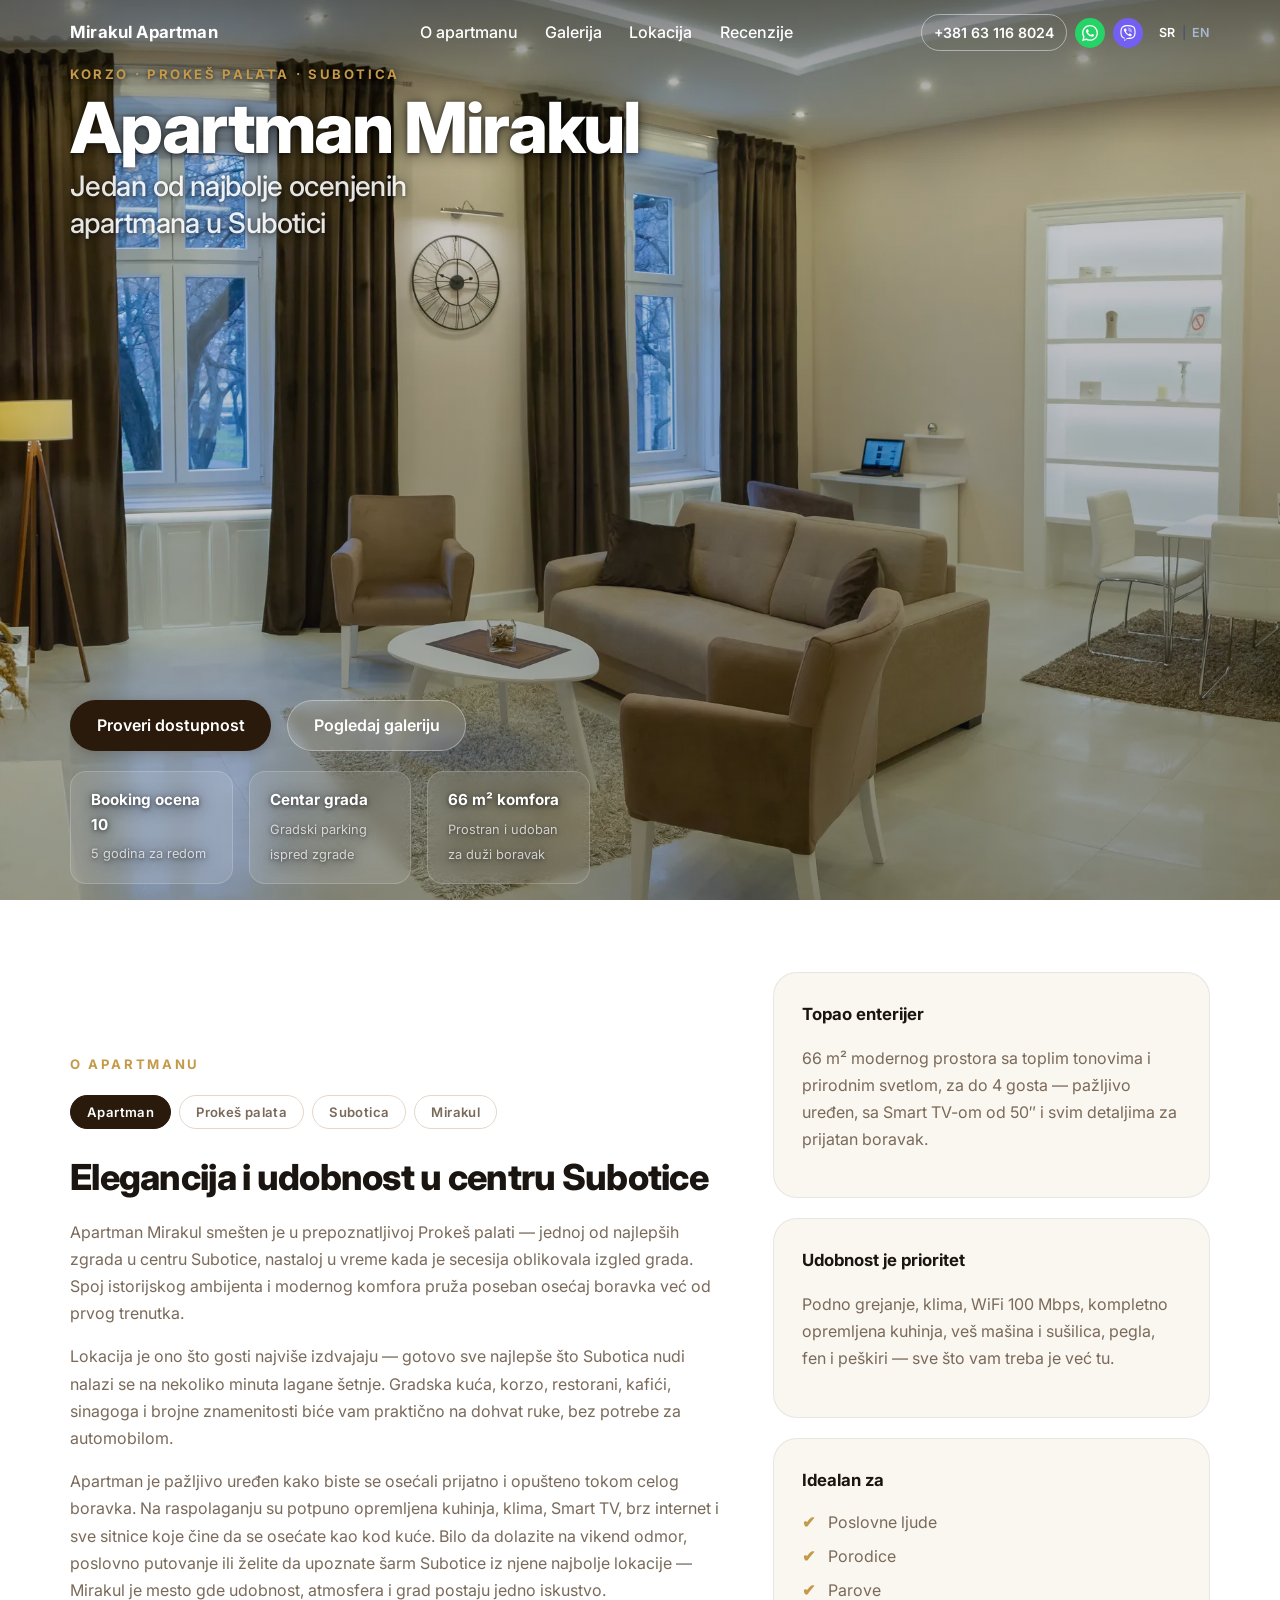
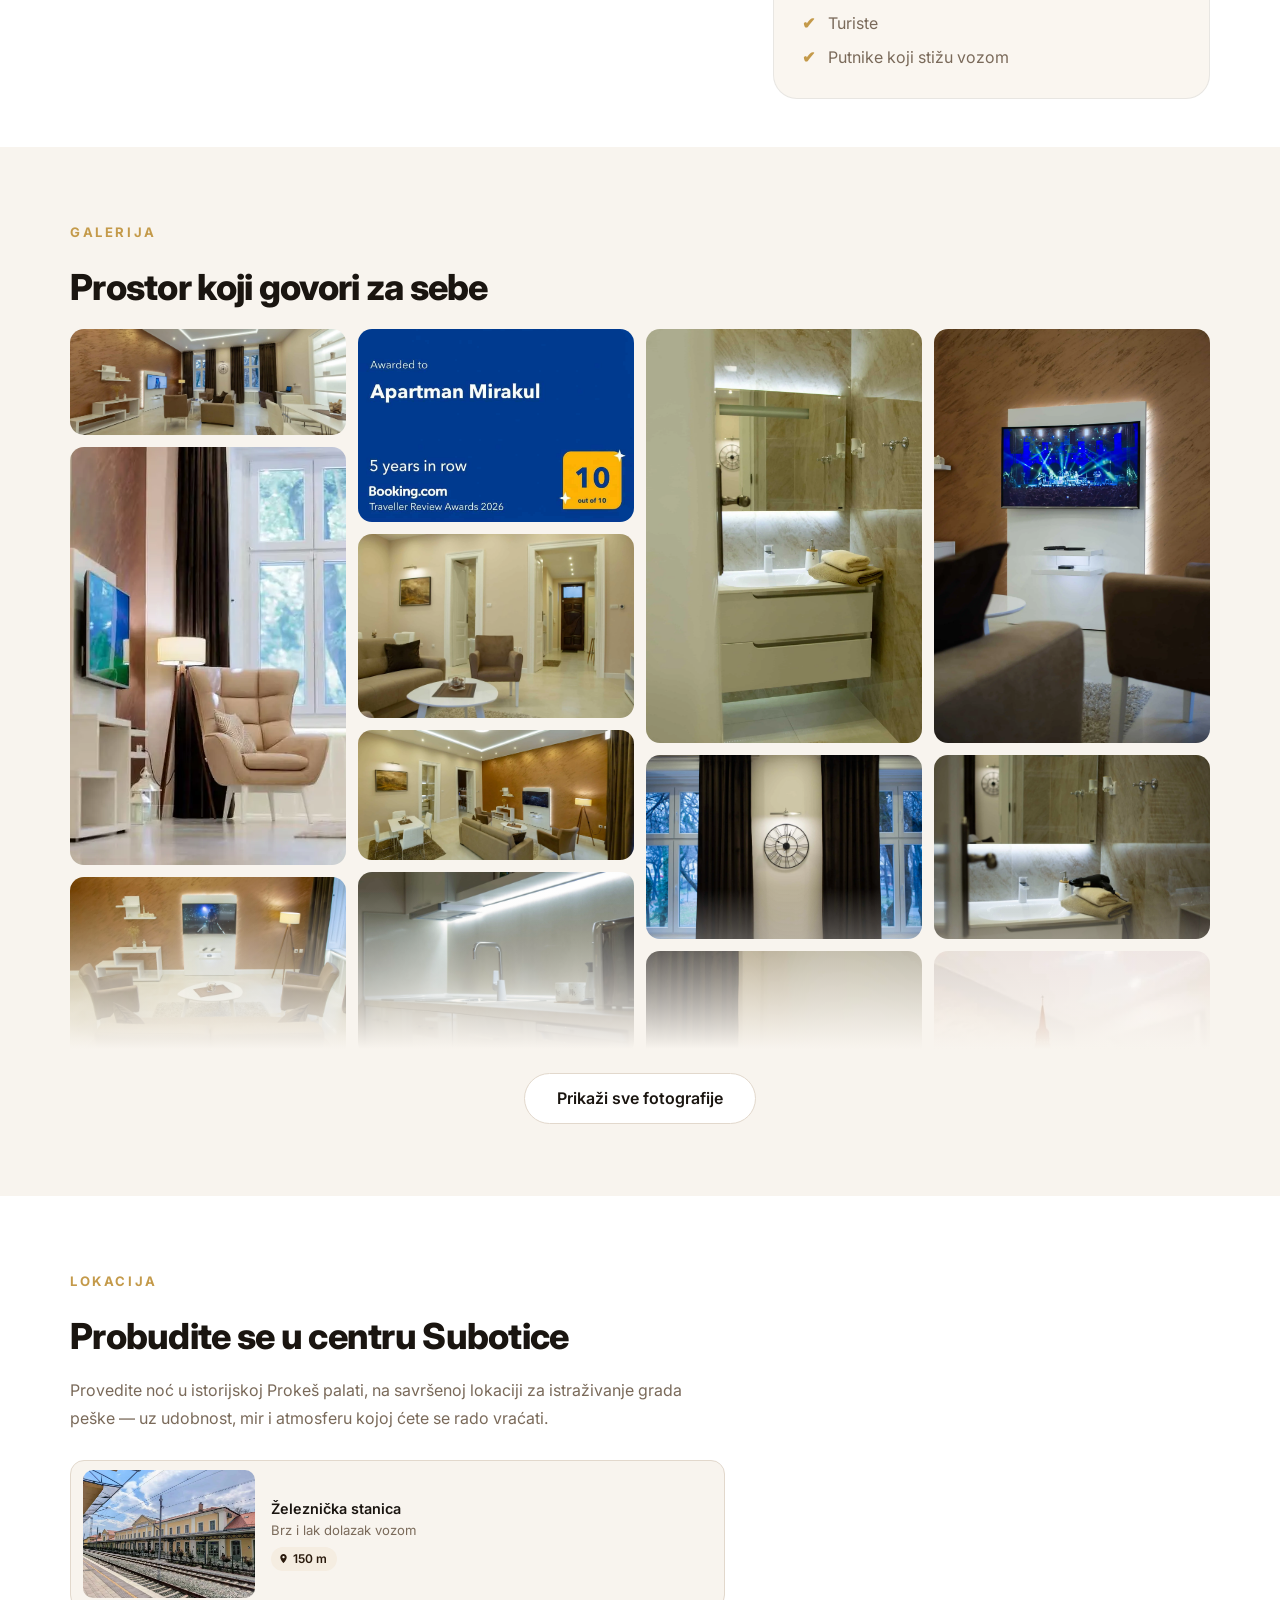
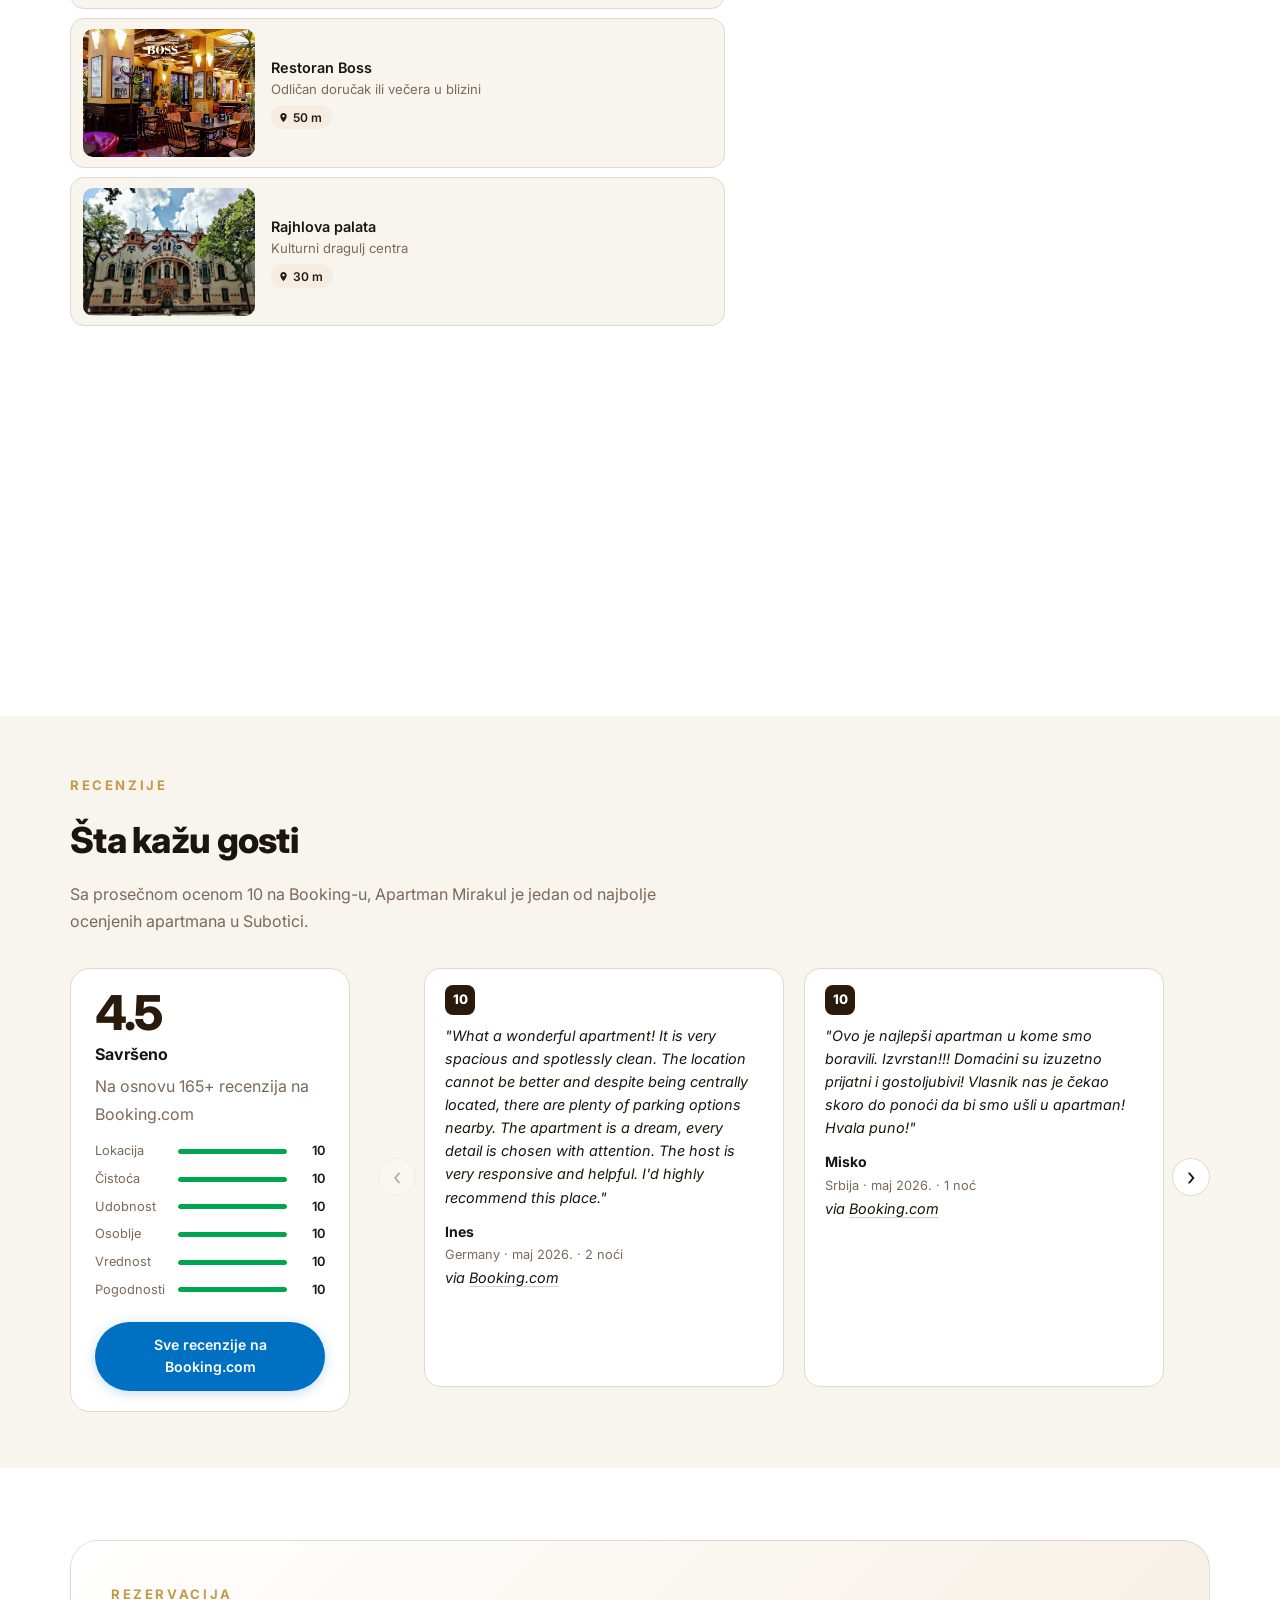
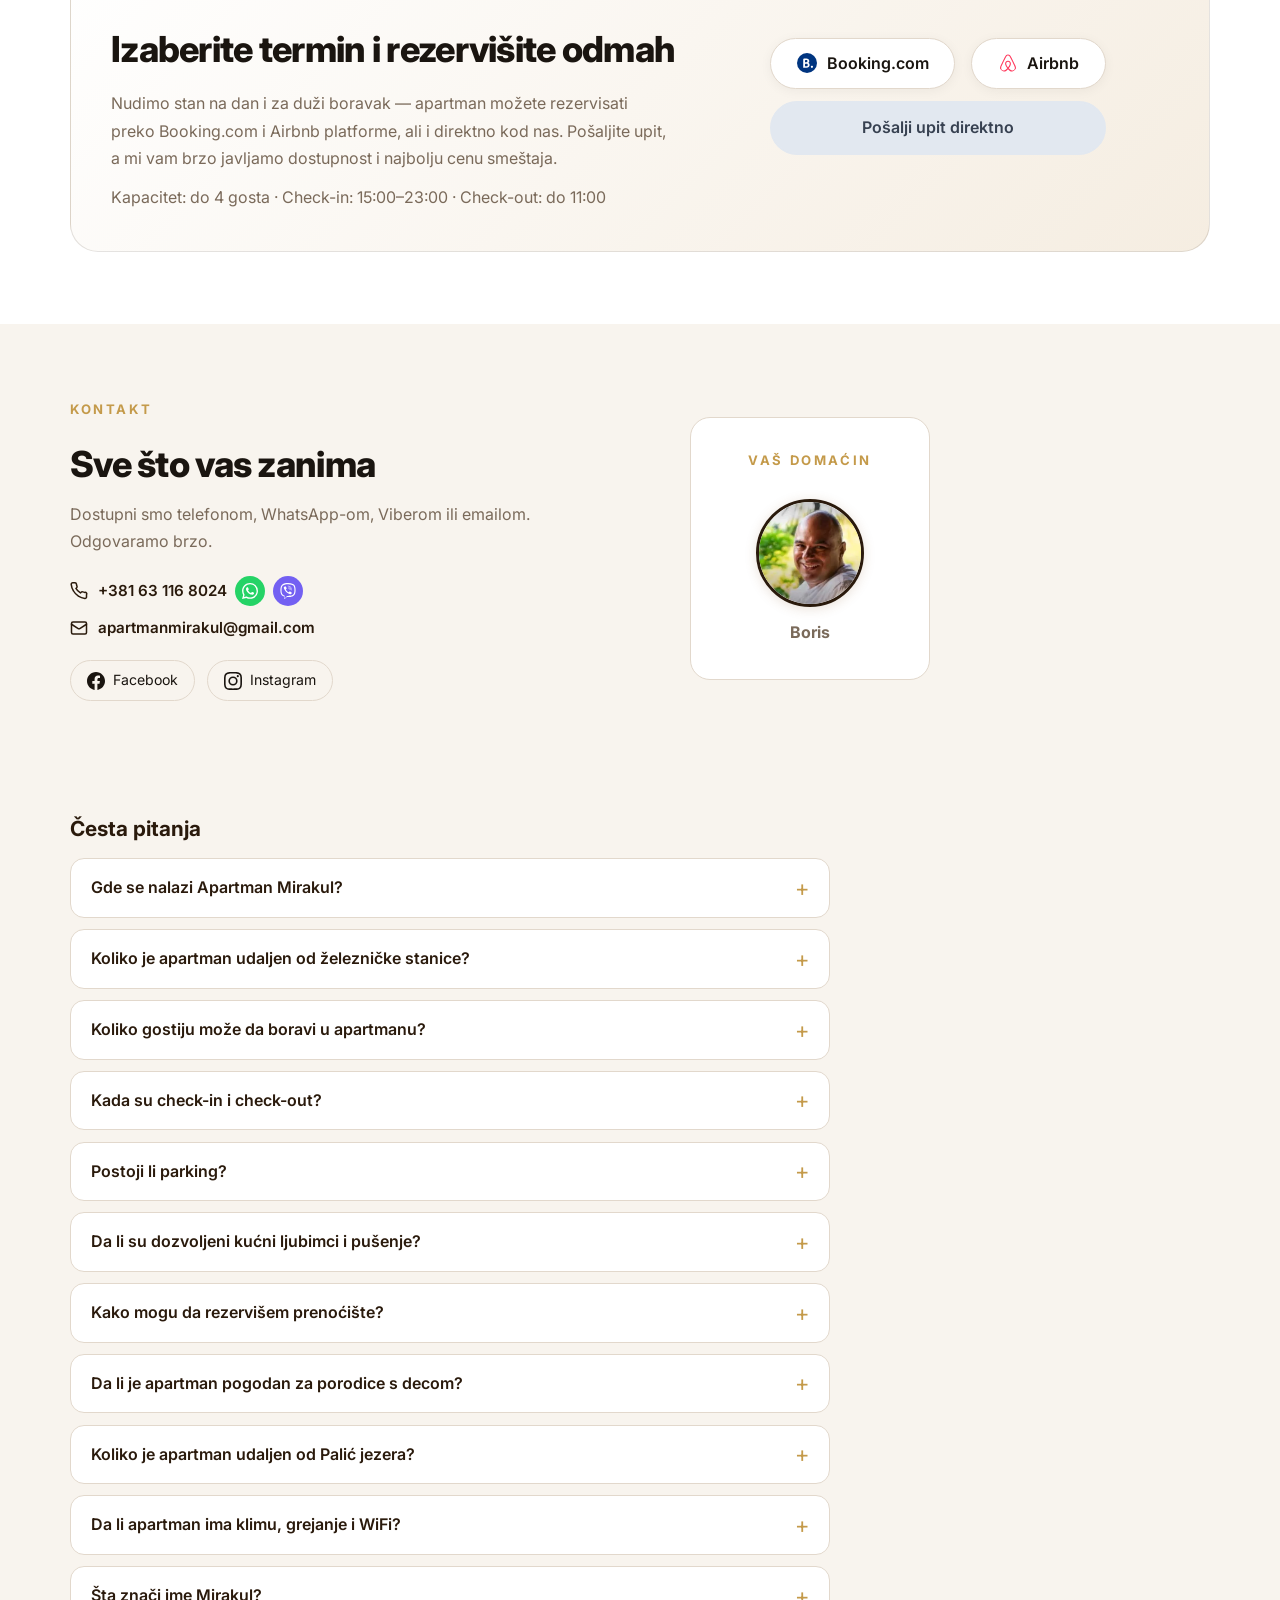
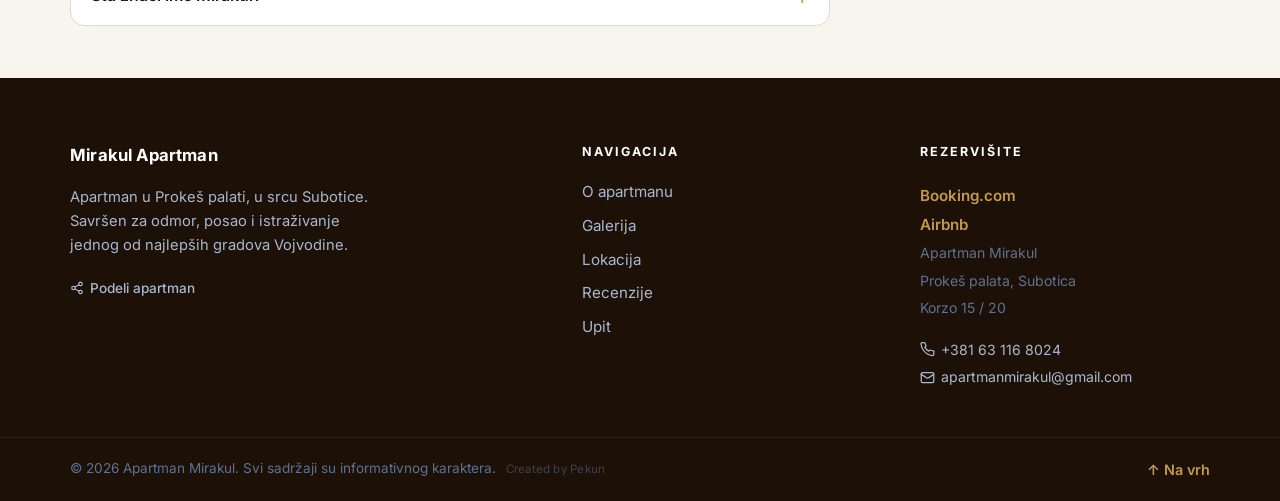
==== index.html @ 8bbc0424 "header: dodaj WhatsApp/Viber ikonice pored telefona + ispravi netačan Viber logo na zvanični" ====
<!DOCTYPE html>
<html lang="sr">
<head>
  <!-- Google tag (gtag.js) -->
  <script async src="https://www.googletagmanager.com/gtag/js?id=G-V2HG1VDQZF"></script>
  <script>
    window.dataLayer = window.dataLayer || [];
    function gtag(){dataLayer.push(arguments);}
    gtag('js', new Date());
    gtag('config', 'G-V2HG1VDQZF');
  </script>
  <meta charset="UTF-8" />
  <meta name="viewport" content="width=device-width, initial-scale=1.0" />
  <meta name="theme-color" content="#2A1A0C" />
  <title>Apartman Mirakul | Smeštaj i prenoćište u centru Subotice</title>
  <meta name="description" content="Apartman Mirakul — smeštaj i prenoćište u centru Subotice (Prokeš palata, Korzo). Booking ocena 10, nadomak železničke stanice. Rezervišite direktno." />

  <!-- Open Graph -->
  <meta property="og:type" content="website" />
  <meta property="og:title" content="Apartman Mirakul | Smeštaj u centru Subotice" />
  <meta property="og:description" content="Elegantno uređen apartman u srcu Subotice — Prokeš palata, Korzo. Booking ocena 10, 165 recenzije. Rezervišite odmah." />
  <meta property="og:image" content="https://apartmanmirakul.rs/images/apartman-mirakul-dnevni-boravak-panorama.webp" />
  <meta property="og:locale" content="sr_RS" />
  <meta property="og:url" content="https://apartmanmirakul.rs/" />

  <!-- hreflang -->
  <link rel="alternate" hreflang="sr" href="https://apartmanmirakul.rs/" />
  <link rel="alternate" hreflang="en" href="https://apartmanmirakul.rs/index-en.html" />
  <link rel="alternate" hreflang="x-default" href="https://apartmanmirakul.rs/" />

  <!-- Structured data -->
  <script type="application/ld+json">
  {
    "@context": "https://schema.org",
    "@type": "LodgingBusiness",
    "name": "Apartman Mirakul",
    "image": "https://apartmanmirakul.rs/images/apartman-mirakul-dnevni-boravak-panorama.webp",
    "url": "https://apartmanmirakul.rs/",
    "description": "Elegantno uređen apartman u srcu Subotice, smešten u Prokeš palati na Korzu. Booking ocena 10 pet godina za redom.",
    "address": {
      "@type": "PostalAddress",
      "streetAddress": "Korzo 15/20",
      "addressLocality": "Subotica",
      "addressRegion": "Severna Bačka",
      "postalCode": "24000",
      "addressCountry": "RS"
    },
    "telephone": "+381631168024",
    "priceRange": "od 45 €",
    "geo": {
      "@type": "GeoCoordinates",
      "latitude": "46.1006",
      "longitude": "19.6636"
    },
    "aggregateRating": {
      "@type": "AggregateRating",
      "ratingValue": "10",
      "bestRating": "10",
      "reviewCount": "165"
    },
    "review": [
      { "@type": "Review", "author": { "@type": "Person", "name": "Ines" }, "datePublished": "2026-05-01", "reviewRating": { "@type": "Rating", "ratingValue": "10", "bestRating": "10" }, "reviewBody": "What a wonderful apartment! It is very spacious and spotlessly clean. The location cannot be better and despite being centrally located, there are plenty of parking options nearby. The apartment is a dream, every detail is chosen with attention. The host is very responsive and helpful." },
      { "@type": "Review", "author": { "@type": "Person", "name": "Daniil" }, "datePublished": "2026-04-01", "reviewRating": { "@type": "Rating", "ratingValue": "10", "bestRating": "10" }, "reviewBody": "Location in the city center but it's pretty quiet there, train station is 2 minutes away, all places of interest are nearby. Apartment looks luxury, very clean. The host is kind, he met and walked us to the place, explained all the details. Bed and pillows very comfortable. Thanks a lot for the good stay!" },
      { "@type": "Review", "author": { "@type": "Person", "name": "Nenad" }, "datePublished": "2026-03-01", "reviewRating": { "@type": "Rating", "ratingValue": "10", "bestRating": "10" }, "reviewBody": "Beautifully presented and refurbished throughout, a great deal of attention to detail has gone into everything. The bed and seating is very comfortable. Location is perfect in the heart of town with everything to hand and the mainline train station is less than a 5 minute walk." },
      { "@type": "Review", "author": { "@type": "Person", "name": "Adil" }, "datePublished": "2025-12-01", "reviewRating": { "@type": "Rating", "ratingValue": "10", "bestRating": "10" }, "reviewBody": "Apartment was great, pretty clean, you feel royal with the high roof and spacious living room, right in the heart of Subotica. Shops and restaurants right next to the apartment building, public parking in front. 140 years old building! Host was really great and accommodating." },
      { "@type": "Review", "author": { "@type": "Person", "name": "Olivier" }, "datePublished": "2025-06-01", "reviewRating": { "@type": "Rating", "ratingValue": "10", "bestRating": "10" }, "reviewBody": "Honestly one of the most beautiful apartments I've stayed in in my whole life! Plus the host is very nice, responsive, and helpful. He kept a parking spot for us right in front of the apartment and helped us pay for it. I highly recommend!" },
      { "@type": "Review", "author": { "@type": "Person", "name": "Martijn" }, "datePublished": "2025-06-01", "reviewRating": { "@type": "Rating", "ratingValue": "10", "bestRating": "10" }, "reviewBody": "Amazing apartment, very spacious, modern and clean. It is located inside a beautiful old building. Friendly hosts. Great location next to the train station. Subotica and this apartment exceeded our expectations. Highly recommended." }
    ],
    "amenityFeature": [
      { "@type": "LocationFeatureSpecification", "name": "Wi-Fi", "value": "100 Mbps" },
      { "@type": "LocationFeatureSpecification", "name": "Kompletno opremljena kuhinja", "value": true },
      { "@type": "LocationFeatureSpecification", "name": "Klima uređaj", "value": true },
      { "@type": "LocationFeatureSpecification", "name": "Podno grejanje", "value": true },
      { "@type": "LocationFeatureSpecification", "name": "Smart TV 50\"", "value": true },
      { "@type": "LocationFeatureSpecification", "name": "Veš mašina i sušilica", "value": true },
      { "@type": "LocationFeatureSpecification", "name": "Pegla", "value": true },
      { "@type": "LocationFeatureSpecification", "name": "Fen", "value": true },
      { "@type": "LocationFeatureSpecification", "name": "Peškiri", "value": true },
      { "@type": "LocationFeatureSpecification", "name": "Besprekorna čistoća", "value": true }
    ]
  }
  </script>

  <!-- Structured data: FAQ -->
  <script type="application/ld+json">
  {
    "@context": "https://schema.org",
    "@type": "FAQPage",
    "mainEntity": [
      { "@type": "Question", "name": "Gde se nalazi Apartman Mirakul?", "acceptedAnswer": { "@type": "Answer", "text": "Apartman se nalazi u samom centru Subotice, u istorijskoj Prokeš palati na Korzu. Gradska kuća, Sinagoga, restorani i kafići su na nekoliko minuta hoda, a železnička stanica je u neposrednoj blizini." } },
      { "@type": "Question", "name": "Koliko je apartman udaljen od železničke stanice?", "acceptedAnswer": { "@type": "Answer", "text": "Železnička stanica Subotica je svega stotinak metara od apartmana — do smeštaja stižete peške za nekoliko minuta, bez potrebe za taksijem. Idealno ako dolazite vozom: brzi voz Soko saobraća do Novog Sada i Beograda, a svakodnevna linija povezuje Suboticu sa Segedinom." } },
      { "@type": "Question", "name": "Koliko gostiju može da boravi u apartmanu?", "acceptedAnswer": { "@type": "Answer", "text": "Apartman prima do 4 gosta i pogodan je za parove, porodice i poslovne goste koji traže smeštaj u centru Subotice." } },
      { "@type": "Question", "name": "Kada su check-in i check-out?", "acceptedAnswer": { "@type": "Answer", "text": "Prijava (check-in) je od 15:00 do 23:00, a odjava (check-out) do 11:00. Vreme možemo prilagoditi po dogovoru, u skladu sa raspoloživošću." } },
      { "@type": "Question", "name": "Postoji li parking?", "acceptedAnswer": { "@type": "Answer", "text": "Ispred zgrade je gradski parking. Radnim danima i subotom se naplaćuje, dok je nedeljom i praznicima besplatan." } },
      { "@type": "Question", "name": "Da li su dozvoljeni kućni ljubimci i pušenje?", "acceptedAnswer": { "@type": "Answer", "text": "Apartman je za nepušače, a kućni ljubimci nažalost nisu dozvoljeni — kako bismo svim gostima obezbedili čist i prijatan prostor." } },
      { "@type": "Question", "name": "Kako mogu da rezervišem prenoćište?", "acceptedAnswer": { "@type": "Answer", "text": "Rezervaciju možete obaviti direktno — telefonom, putem WhatsApp-a, Vibera ili emaila — ili preko Booking.com." } },
      { "@type": "Question", "name": "Da li je apartman pogodan za porodice s decom?", "acceptedAnswer": { "@type": "Answer", "text": "Da. Apartman prima do 4 gosta i pogodan je za porodice — na zahtev je dostupan i dečiji krevetić. Centralna lokacija znači da su park, restorani i znamenitosti na nekoliko minuta hoda." } },
      { "@type": "Question", "name": "Koliko je apartman udaljen od Palić jezera?", "acceptedAnswer": { "@type": "Answer", "text": "Palić jezero je oko 8 km od apartmana — petnaestak minuta vožnje. Idealno za poludnevni izlet: plaže, zoološki vrt i Aqua park." } },
      { "@type": "Question", "name": "Da li apartman ima klimu, grejanje i WiFi?", "acceptedAnswer": { "@type": "Answer", "text": "Da — apartman ima klima uređaj, podno grejanje, brz WiFi, Smart TV i potpuno opremljenu kuhinju, pa je udoban tokom cele godine." } },
      { "@type": "Question", "name": "Šta znači ime Mirakul?", "acceptedAnswer": { "@type": "Answer", "text": "Ime dolazi od latinske reči miraculum (čudo) — izraza koji je u ovim krajevima i danas deo svakodnevnog govora, a dodatno ga je proslavio Gibonni svojim istoimenim hitom iz 2001. godine. Za našu porodicu, prilika da kupimo baš ovaj stan u Prokeš palati bila je pravi mali mirakul — otuda i ime apartmana." } }
    ]
  }
  </script>

  <link rel="preconnect" href="https://fonts.googleapis.com" />
  <link rel="preconnect" href="https://fonts.gstatic.com" crossorigin />
  <link rel="preload" as="style" href="https://fonts.googleapis.com/css2?family=Inter:wght@400;500;600;700;800&display=swap" />
  <link href="https://fonts.googleapis.com/css2?family=Inter:wght@400;500;600;700;800&display=swap" rel="stylesheet" media="print" onload="this.media='all'" />
  <noscript><link href="https://fonts.googleapis.com/css2?family=Inter:wght@400;500;600;700;800&display=swap" rel="stylesheet" /></noscript>
  <link rel="canonical" href="https://apartmanmirakul.rs/" />
  <link rel="manifest" href="manifest.json" />
  <meta name="apple-mobile-web-app-title" content="Mirakul" />
  <link rel="icon" href="favicon.png" type="image/png" />
  <link rel="icon" href="favicon.svg" type="image/svg+xml" />
  <link rel="apple-touch-icon" href="apple-touch-icon.png" />
  <link rel="preload" as="image" href="images/DV778820-Pano.webp" fetchpriority="high" />
  <link rel="stylesheet" href="styles.css" />
</head>
<body>
  <header class="site-header">
    <div class="container header-inner">
      <a href="#hero" class="brand">
        <span class="brand-name">Mirakul Apartman</span>
      </a>
      <button class="nav-toggle" aria-label="Otvori meni" aria-expanded="false" aria-controls="nav-list">
        <svg xmlns="http://www.w3.org/2000/svg" width="28" height="28" viewBox="0 0 24 24" fill="none" stroke="currentColor" stroke-width="2.2" stroke-linecap="round">
          <line x1="3" y1="6" x2="21" y2="6"/>
          <line x1="3" y1="12" x2="21" y2="12"/>
          <line x1="3" y1="18" x2="21" y2="18"/>
        </svg>
      </button>
      <nav class="nav-list" id="nav-list">
        <a href="#about">O apartmanu</a>
        <a href="#gallery">Galerija</a>
        <a href="#location">Lokacija</a>
        <a href="#reviews">Recenzije</a>
        <a class="btn btn-primary nav-cta nav-cta-dropdown" href="#booking">Rezerviši</a>
      </nav>
      <div class="header-cta">
        <a class="header-phone" href="tel:+381631168024">+381 63 116 8024</a>
        <a href="https://wa.me/381631168024" target="_blank" rel="noopener" class="msg-badge wa" id="track-wa-header" title="WhatsApp">
          <svg xmlns="http://www.w3.org/2000/svg" width="16" height="16" viewBox="0 0 24 24" fill="currentColor"><path d="M17.472 14.382c-.297-.149-1.758-.867-2.03-.967-.273-.099-.471-.148-.67.15-.197.297-.767.966-.94 1.164-.173.199-.347.223-.644.075-.297-.15-1.255-.463-2.39-1.475-.883-.788-1.48-1.761-1.653-2.059-.173-.297-.018-.458.13-.606.134-.133.298-.347.446-.52.149-.174.198-.298.298-.497.099-.198.05-.371-.025-.52-.075-.149-.669-1.612-.916-2.207-.242-.579-.487-.5-.669-.51-.173-.008-.371-.01-.57-.01-.198 0-.52.074-.792.372-.272.297-1.04 1.016-1.04 2.479 0 1.462 1.065 2.875 1.213 3.074.149.198 2.096 3.2 5.077 4.487.709.306 1.262.489 1.694.625.712.227 1.36.195 1.871.118.571-.085 1.758-.719 2.006-1.413.248-.694.248-1.289.173-1.413-.074-.124-.272-.198-.57-.347m-5.421 7.403h-.004a9.87 9.87 0 0 1-5.031-1.378l-.361-.214-3.741.982.998-3.648-.235-.374a9.86 9.86 0 0 1-1.51-5.26c.001-5.45 4.436-9.884 9.888-9.884 2.64 0 5.122 1.03 6.988 2.898a9.825 9.825 0 0 1 2.893 6.994c-.003 5.45-4.437 9.884-9.885 9.884m8.413-18.297A11.815 11.815 0 0 0 12.05 0C5.495 0 .16 5.335.157 11.892c0 2.096.547 4.142 1.588 5.945L.057 24l6.305-1.654a11.882 11.882 0 0 0 5.683 1.448h.005c6.554 0 11.89-5.335 11.893-11.893a11.821 11.821 0 0 0-3.48-8.413z"/></svg>
        </a>
        <a href="viber://chat?number=%2B381631168024" class="msg-badge viber" id="track-viber-header" title="Viber">
          <svg xmlns="http://www.w3.org/2000/svg" width="16" height="16" viewBox="0 0 24 24" fill="currentColor"><path d="M11.4 0C9.473.028 5.333.344 3.02 2.467 1.302 4.187.696 6.7.633 9.817.57 12.933.488 18.776 6.12 20.36h.003l-.004 2.416s-.037.977.61 1.177c.777.242 1.234-.5 1.98-1.302.407-.44.972-1.084 1.397-1.58 3.85.326 6.812-.416 7.15-.525.776-.252 5.176-.816 5.892-6.657.74-6.02-.36-9.83-2.34-11.546-.596-.55-3.006-2.3-8.375-2.323 0 0-.395-.025-1.037-.017zm.058 1.693c.545-.004.88.017.88.017 4.542.02 6.717 1.388 7.222 1.846 1.675 1.435 2.53 4.868 1.906 9.897v.002c-.604 4.878-4.174 5.184-4.832 5.395-.28.09-2.882.737-6.153.524 0 0-2.436 2.94-3.197 3.704-.12.12-.26.167-.352.144-.13-.033-.166-.188-.165-.414l.02-4.018c-4.762-1.32-4.485-6.292-4.43-8.895.054-2.604.543-4.738 1.996-6.173 1.96-1.773 5.474-2.018 7.11-2.03zm.38 2.602c-.167 0-.303.135-.304.302 0 .167.133.303.3.305 1.624.01 2.946.537 4.028 1.592 1.073 1.046 1.62 2.468 1.633 4.334.002.167.14.3.307.3.166-.002.3-.138.3-.304-.014-1.984-.618-3.596-1.816-4.764-1.19-1.16-2.692-1.753-4.447-1.765zm-3.96.695c-.19-.032-.4.005-.616.117l-.01.002c-.43.247-.816.562-1.146.932-.002.004-.006.004-.008.008-.267.323-.42.638-.46.948-.008.046-.01.093-.007.14 0 .136.022.27.065.4l.013.01c.135.48.473 1.276 1.205 2.604.42.768.903 1.5 1.446 2.186.27.344.56.673.87.984l.132.132c.31.308.64.6.984.87.686.543 1.418 1.027 2.186 1.447 1.328.733 2.126 1.07 2.604 1.206l.01.014c.13.042.265.064.402.063.046.002.092 0 .138-.008.31-.036.627-.19.948-.46.004 0 .003-.002.008-.005.37-.33.683-.72.93-1.148l.003-.01c.225-.432.15-.842-.18-1.12-.004 0-.698-.58-1.037-.83-.36-.255-.73-.492-1.113-.71-.51-.285-1.032-.106-1.248.174l-.447.564c-.23.283-.657.246-.657.246-3.12-.796-3.955-3.955-3.955-3.955s-.037-.426.248-.656l.563-.448c.277-.215.456-.737.17-1.248-.217-.383-.454-.756-.71-1.115-.25-.34-.826-1.033-.83-1.035-.137-.165-.31-.265-.502-.297zm4.49.88c-.158.002-.29.124-.3.282-.01.167.115.312.282.324 1.16.085 2.017.466 2.645 1.15.63.688.93 1.524.906 2.57-.002.168.13.306.3.31.166.003.305-.13.31-.297.025-1.175-.334-2.193-1.067-2.994-.74-.81-1.777-1.253-3.05-1.346h-.024zm.463 1.63c-.16.002-.29.127-.3.287-.008.167.12.31.288.32.523.028.875.175 1.113.422.24.245.388.62.416 1.164.01.167.15.295.318.287.167-.008.295-.15.287-.317-.03-.644-.215-1.178-.58-1.557-.367-.378-.893-.574-1.52-.607h-.018z"/></svg>
        </a>
      </div>
      <div class="lang-switch">
        <span class="lang-active">SR</span>
        <span>|</span>
        <a href="index-en.html">EN</a>
      </div>
    </div>
  </header>

  <main>
    <section id="hero" class="hero-section">
      <div class="hero-backdrop"></div>
      <div class="container hero-content">
        <span class="eyebrow">Korzo · Prokeš palata · Subotica</span>
        <div class="hero-brand">Apartman Mirakul</div>
        <h1>Jedan od najbolje ocenjenih apartmana u Subotici</h1>
        <div class="hero-actions">
          <a class="btn btn-primary" href="#booking">Proveri dostupnost</a>
          <a class="btn btn-ghost" href="#gallery">Pogledaj galeriju</a>
        </div>
        <div class="hero-meta">
          <div>
            <strong>Booking ocena 10</strong>
            <span>5 godina za redom</span>
          </div>
          <div>
            <strong>Centar grada</strong>
            <span>Gradski parking ispred zgrade</span>
          </div>
          <div>
            <strong>66 m² komfora</strong>
            <span>Prostran i udoban za duži boravak</span>
          </div>
        </div>
      </div>
    </section>

    <section id="about" class="section section-about">
      <div class="container">
        <div class="grid-two">
          <div>
            <span class="eyebrow">O apartmanu</span>
            <div class="about-tabs">
              <button class="about-tab active" onclick="switchAboutTab('apartman', this)">Apartman</button>
              <button class="about-tab" onclick="switchAboutTab('prokes', this)">Prokeš palata</button>
              <button class="about-tab" onclick="switchAboutTab('subotica', this)">Subotica</button>
              <button class="about-tab" onclick="switchAboutTab('mirakul', this)">Mirakul</button>
            </div>

            <div class="about-panel" id="about-apartman">
              <h2>Elegancija i udobnost u centru Subotice</h2>
              <p>Apartman Mirakul smešten je u prepoznatljivoj Prokeš palati — jednoj od najlepših zgrada u centru Subotice, nastaloj u vreme kada je secesija oblikovala izgled grada. Spoj istorijskog ambijenta i modernog komfora pruža poseban osećaj boravka već od prvog trenutka.</p>
              <p>Lokacija je ono što gosti najviše izdvajaju — gotovo sve najlepše što Subotica nudi nalazi se na nekoliko minuta lagane šetnje. Gradska kuća, korzo, restorani, kafići, sinagoga i brojne znamenitosti biće vam praktično na dohvat ruke, bez potrebe za automobilom.</p>
              <p>Apartman je pažljivo uređen kako biste se osećali prijatno i opušteno tokom celog boravka. Na raspolaganju su potpuno opremljena kuhinja, klima, Smart TV, brz internet i sve sitnice koje čine da se osećate kao kod kuće. Bilo da dolazite na vikend odmor, poslovno putovanje ili želite da upoznate šarm Subotice iz njene najbolje lokacije — Mirakul je mesto gde udobnost, atmosfera i grad postaju jedno iskustvo.</p>
            </div>

            <div class="about-panel" id="about-prokes" hidden>
              <h2>Prokeš palata — srce subotičkog Korzoa</h2>
              <p>Prokeš palata podignuta je 1887. godine prema projektu subotičkog arhitekte Géze Koczke. Prostire se između Korzoa, Engelsove ulice i ulice Đure Đakovića, a u vreme izgradnje bila je najveća najamna zgrada u Subotici.</p>
              <p>Građena u duhu italijanske renesanse, sa masivnim prizemljem, rustičnom obradom fasade i lučnim portalima, palata i danas predstavlja jedno od prepoznatljivih zdanja u centru Subotice. Kao prirodan završetak Korzoa, više od jednog veka oblikuje izgled i identitet gradskog jezgra.</p>
              <p>Apartman Mirakul smešten je upravo u Prokeš palati, u samom centru Subotice. Odatle su Gradska kuća, Sinagoga, Rajhlova palata i druge znamenitosti udaljene svega nekoliko minuta hoda, pa vaš boravak počinje u jednom od najznačajnijih istorijskih objekata grada.</p>
            </div>

            <div class="about-panel" id="about-subotica" hidden>
              <h2>Subotica i železnica — grad koji je izrastao uz prugu</h2>
              <p>Dolaskom železnice u drugoj polovini 19. veka, Subotica je od panonske varoši prerasla u jedan od najvećih i najbogatijih gradova tadašnje Ugarske. Železnica je donela trgovinu, industriju i nove stanovnike, pokrenuvši razvoj koji je trajno oblikovao izgled grada.</p>
              <p>Upravo zahvaljujući tom procvatu nastale su mnoge građevine po kojima je Subotica danas poznata — Gradska kuća, Sinagoga, secesijske palate i reprezentativne zgrade Korzoa, među kojima je i Prokeš palata. Kao važan železnički centar, Subotica je bila mesto susreta trgovačkih i kulturnih puteva srednje Evrope.</p>
              <p>I danas je grad odlično povezan železnicom. Brzi voz povezuje Suboticu sa Novim Sadom i Beogradom, svakodnevne linije sa Segedinom, a očekuje se i puna uspostava brze pruge prema Budimpešti. Apartman Mirakul nalazi se na svega nekoliko minuta hoda od železničke stanice u Subotici, pa za mnoge goste boravak praktično počinje već po izlasku iz voza.</p>
            </div>

            <div class="about-panel" id="about-mirakul" hidden>
              <h2>O nazivu Mirakul</h2>
              <p>Reč <em>mirakul</em> stiže iz latinskog <em>miraculum</em> — čudo — i u ovim krajevima je odavno deo svakodnevnog govora, izraz čuđenja i oduševljenja pred nečim posebnim. Dodatno ju je proslavio Gibonni svojim istoimenim hitom iz 2001. godine.</p>
              <p>Spletom srećnih okolnosti dobili smo priliku da kupimo baš ovaj stan u srcu Subotice, u Prokeš palati — i to je za našu porodicu bio pravi mali mirakul. Otuda i ime.</p>
              <p>Trudimo se da svaki gost, čim pređe prag, oseti bar deo tog osećaja: da mu boravak u centru grada, okružen istorijom i pažljivo biranim detaljima, ostane u sećanju kao svoj mali mirakul.</p>
            </div>
          </div>
          <div class="feature-cards">
            <article class="card">
              <h3>Topao enterijer</h3>
              <p>66 m² modernog prostora sa toplim tonovima i prirodnim svetlom, za do 4 gosta — pažljivo uređen, sa Smart TV-om od 50″ i svim detaljima za prijatan boravak.</p>
            </article>
            <article class="card">
              <h3>Udobnost je prioritet</h3>
              <p>Podno grejanje, klima, WiFi 100 Mbps, kompletno opremljena kuhinja, veš mašina i sušilica, pegla, fen i peškiri — sve što vam treba je već tu.</p>
            </article>
            <article class="card">
              <h3>Idealan za</h3>
              <ul class="ideal-for-list">
                <li>Poslovne ljude</li>
                <li>Porodice</li>
                <li>Parove</li>
                <li>Turiste</li>
                <li>Putnike koji stižu vozom</li>
              </ul>
            </article>
          </div>
        </div>
      </div>
    </section>


    <section id="gallery" class="section section-gallery">
      <div class="container">
        <span class="eyebrow">Galerija</span>
        <h2>Prostor koji govori za sebe</h2>
        <div class="gallery-wrapper">
        <div class="gallery-masonry">
          <a href="images/apartman-mirakul-dnevni-boravak-panorama.webp"><img src="images/apartman-mirakul-dnevni-boravak-panorama.webp" alt="Apartman Mirakul - dnevni boravak, panorama" loading="lazy" /></a>
          <a href="images/apartman-mirakul-fotelja-prozor.webp"><img src="images/apartman-mirakul-fotelja-prozor.webp" alt="Apartman Mirakul - fotelja pored prozora" loading="lazy" /></a>
          <a href="images/apartman-mirakul-dnevni-boravak-tv-sofa.webp"><img src="images/apartman-mirakul-dnevni-boravak-tv-sofa.webp" alt="Apartman Mirakul - dnevni boravak sa Smart TV-om" loading="lazy" /></a>
          <a href="images/apartman-mirakul-dnevni-boravak-siri-ugao.webp"><img src="images/apartman-mirakul-dnevni-boravak-siri-ugao.webp" alt="Apartman Mirakul - dnevni boravak i trpezarija" loading="lazy" /></a>
          <a href="images/apartman-mirakul-booking-ocena-10.webp"><img src="images/apartman-mirakul-booking-ocena-10.webp" alt="Booking.com nagrada - Apartman Mirakul, ocena 10" loading="lazy" /></a>
          <a href="images/apartman-mirakul-hodnik-ulazna-vrata.webp"><img src="images/apartman-mirakul-hodnik-ulazna-vrata.webp" alt="Apartman Mirakul - hodnik i ulazna vrata" loading="lazy" /></a>
          <a href="images/apartman-mirakul-enterijer-puni-pogled.webp"><img src="images/apartman-mirakul-enterijer-puni-pogled.webp" alt="Apartman Mirakul - enterijer, puni pogled" loading="lazy" /></a>
          <a href="images/apartman-mirakul-kuhinja.webp"><img src="images/apartman-mirakul-kuhinja.webp" alt="Apartman Mirakul - kuhinja" loading="lazy" /></a>
          <a href="images/apartman-mirakul-spavaca-soba-bracni-krevet.webp"><img src="images/apartman-mirakul-spavaca-soba-bracni-krevet.webp" alt="Apartman Mirakul - spavaca soba, bracni krevet" loading="lazy" /></a>
          <a href="images/apartman-mirakul-kupatilo-lavabo.webp"><img src="images/apartman-mirakul-kupatilo-lavabo.webp" alt="Apartman Mirakul - kupatilo, lavabo" loading="lazy" /></a>
          <a href="images/apartman-mirakul-prozori-zidni-sat.webp"><img src="images/apartman-mirakul-prozori-zidni-sat.webp" alt="Apartman Mirakul - prozori i zidni sat" loading="lazy" /></a>
          <a href="images/apartman-mirakul-radni-sto-laptop.webp"><img src="images/apartman-mirakul-radni-sto-laptop.webp" alt="Apartman Mirakul - radni sto sa laptopom" loading="lazy" /></a>
          <a href="images/apartman-mirakul-smart-tv.webp"><img src="images/apartman-mirakul-smart-tv.webp" alt="Apartman Mirakul - Smart TV 50 inca" loading="lazy" /></a>
          <a href="images/apartman-mirakul-kupatilo-detalji.webp"><img src="images/apartman-mirakul-kupatilo-detalji.webp" alt="Apartman Mirakul - kupatilo, detalji" loading="lazy" /></a>
          <a href="images/apartman-mirakul-logo.webp"><img src="images/apartman-mirakul-logo.webp" alt="Apartman Mirakul - logo, Subotica" loading="lazy" /></a>
          <a href="images/apartman-mirakul-dnevni-boravak-prirodno-svetlo.webp"><img src="images/apartman-mirakul-dnevni-boravak-prirodno-svetlo.webp" alt="Apartman Mirakul - dnevni boravak, prirodno svetlo" loading="lazy" /></a>
        </div>
        <div class="gallery-fade"></div>
        </div>
        <div class="gallery-toggle-wrap">
          <button class="btn btn-secondary gallery-toggle" id="galleryToggle">Prikaži sve fotografije</button>
        </div>
      </div>
    </section>

    <section id="location" class="section section-location">
      <div class="container grid-two reverse-sm">
        <div>
          <span class="eyebrow">Lokacija</span>
          <h2>Probudite se u centru Subotice</h2>
          <p>Provedite noć u istorijskoj Prokeš palati, na savršenoj lokaciji za istraživanje grada peške — uz udobnost, mir i atmosferu kojoj ćete se rado vraćati.</p>
          <ul class="location-list">
            <li>
              <img class="location-thumb" src="images/ZStanica.webp" alt="Železnička stanica Subotica" loading="lazy" />
              <div>
                <strong>Železnička stanica</strong>
                <span>Brz i lak dolazak vozom</span>
                <span class="location-dist">150 m</span>
              </div>
            </li>
            <li>
              <a href="https://www.bosscaffe.com/" target="_blank" rel="noopener" class="location-item-link">
                <img class="location-thumb" src="images/Boss restoran.webp" alt="Boss Caffe, Subotica" loading="lazy" />
                <div>
                  <strong>Restoran Boss</strong>
                  <span>Odličan doručak ili večera u blizini</span>
                  <span class="location-dist">50 m</span>
                </div>
              </a>
            </li>
            <li>
              <img class="location-thumb" src="images/Rajhlova palata.webp" alt="Rajhlova palata, Subotica" loading="lazy" />
              <div>
                <strong>Rajhlova palata</strong>
                <span>Kulturni dragulj centra</span>
                <span class="location-dist">30 m</span>
              </div>
            </li>
            <li>
              <img class="location-thumb" src="images/ulica-starih-zanata.webp" alt="Ulica Starih zanata, Subotica" loading="lazy" />
              <div>
                <strong>Ulica Starih zanata</strong>
                <span>Instagramična lokacija</span>
                <span class="location-dist">100 m</span>
              </div>
            </li>
            <li>
              <img class="location-thumb" src="images/Gradska kuća.webp" alt="Gradska kuća Subotica" loading="lazy" />
              <div>
                <strong>Gradska kuća</strong>
                <span>Simbol Subotice i turistička atrakcija</span>
                <span class="location-dist">300 m</span>
              </div>
            </li>
          </ul>
        </div>
        <div class="location-map">
          <iframe title="Mapa lokacije Apartman Mirakul, Subotica" src="https://maps.google.com/maps?q=Apartman+Mirakul,+Subotica&hl=sr&z=17&output=embed" loading="lazy"></iframe>
        </div>
      </div>
    </section>

    <section id="reviews" class="section section-reviews">
      <div class="container">
        <span class="eyebrow">Recenzije</span>
        <h2>Šta kažu gosti </h2>
        <p class="reviews-intro">Sa prosečnom ocenom 10 na Booking-u, Apartman Mirakul je jedan od najbolje ocenjenih apartmana u Subotici.</p>
        <div class="reviews-layout">
          <div class="reviews-score-card">
            <div class="score-big">10.0</div>
            <div class="score-label">Savršeno</div>
            <p class="score-source">Na osnovu 165+ recenzija na Booking.com</p>
            <div class="score-bars">
              <div class="score-bar-item">
                <span>Lokacija</span>
                <div class="bar-track"><div class="bar-fill" style="width:100%"></div></div>
                <span class="bar-val">10</span>
              </div>
              <div class="score-bar-item">
                <span>Čistoća</span>
                <div class="bar-track"><div class="bar-fill" style="width:100%"></div></div>
                <span class="bar-val">10</span>
              </div>
              <div class="score-bar-item">
                <span>Udobnost</span>
                <div class="bar-track"><div class="bar-fill" style="width:100%"></div></div>
                <span class="bar-val">10</span>
              </div>
              <div class="score-bar-item">
                <span>Osoblje</span>
                <div class="bar-track"><div class="bar-fill" style="width:100%"></div></div>
                <span class="bar-val">10</span>
              </div>
              <div class="score-bar-item">
                <span>Vrednost</span>
                <div class="bar-track"><div class="bar-fill" style="width:100%"></div></div>
                <span class="bar-val">10</span>
              </div>
              <div class="score-bar-item">
                <span>Pogodnosti</span>
                <div class="bar-track"><div class="bar-fill" style="width:100%"></div></div>
                <span class="bar-val">10</span>
              </div>
            </div>
            <a href="https://www.booking.com/Share-hcrB3Bc" target="_blank" rel="noopener" class="btn btn-booking review-btn">Sve recenzije na Booking.com</a>
          </div>
          <div class="review-cards">
            <div class="reviews-carousel-wrap">
              <button class="carousel-btn carousel-prev" aria-label="Prethodna recenzija" disabled>&#8249;</button>
              <div class="reviews-carousel">
                <article class="review-card">
                  <div class="review-rating">10</div>
                  <p>"What a wonderful apartment! It is very spacious and spotlessly clean. The location cannot be better and despite being centrally located, there are plenty of parking options nearby. The apartment is a dream, every detail is chosen with attention. The host is very responsive and helpful. I'd highly recommend this place."</p>
                  <div class="reviewer">
                    <strong>Ines</strong>
                    <span>Germany · maj 2026. · 2 noći</span>
                  </div>
                  <p class="review-source">via <a href="https://www.booking.com/Share-hcrB3Bc" target="_blank" rel="noopener">Booking.com</a></p>
                </article>
                <article class="review-card">
                  <div class="review-rating">10</div>
                  <p>"Ovo je najlepši apartman u kome smo boravili. Izvrstan!!! Domaćini su izuzetno prijatni i gostoljubivi! Vlasnik nas je čekao skoro do ponoći da bi smo ušli u apartman! Hvala puno!"</p>
                  <div class="reviewer">
                    <strong>Misko</strong>
                    <span>Srbija · maj 2026. · 1 noć</span>
                  </div>
                  <p class="review-source">via <a href="https://www.booking.com/Share-hcrB3Bc" target="_blank" rel="noopener">Booking.com</a></p>
                </article>
                <article class="review-card">
                  <div class="review-rating">10</div>
                  <p>"Location in the city center but it's pretty quiet there, trainstation is in 2 minutes, all places of interest are nearby. Apartment looks luxury, very clean. The host is kind, he meet and walked us to the place, explained all the details, shown all the things. My girlfriend especially noted bed and pillows — very comfortable. Thanks a lot for the good stay!"</p>
                  <div class="reviewer">
                    <strong>Daniil</strong>
                    <span>Mađarska · 1 noć · april 2026.</span>
                  </div>
                  <p class="review-source">via <a href="https://www.booking.com/Share-hcrB3Bc" target="_blank" rel="noopener">Booking.com</a></p>
                </article>
                <article class="review-card">
                  <div class="review-rating">10</div>
                  <p>"Beautifully presented and refurbished throughout, a great deal of attention to detail has gone into everything. The bed and seating is very comfortable. Location is perfect in the heart of town with everything to hand and the mainline train station is less than a 5 minute walk."</p>
                  <div class="reviewer">
                    <strong>Nenad</strong>
                    <span>Ujedinjeno Kraljevstvo · 3 noći · mart 2026.</span>
                  </div>
                  <p class="review-source">via <a href="https://www.booking.com/Share-hcrB3Bc" target="_blank" rel="noopener">Booking.com</a></p>
                </article>
                <article class="review-card">
                  <div class="review-rating">10</div>
                  <p>"Apartment was great, pretty clean, you feel royal with the high roof and spacious living room, right in the heart of Subotica. Shops and restaurants right next to the apartment building, public parking in front of the building, 140 years old building! Host was really great and accommodating — thumbs up for him!"</p>
                  <div class="reviewer">
                    <strong>Adil</strong>
                    <span>Poljska · 1 noć · decembar 2025.</span>
                  </div>
                  <p class="review-source">via <a href="https://www.booking.com/Share-hcrB3Bc" target="_blank" rel="noopener">Booking.com</a></p>
                </article>
                <article class="review-card">
                  <div class="review-rating">10</div>
                  <p>"This apartment is excellent! The interior design was beautiful, modern, and very well thought out. Everything was spotlessly clean, which made us feel comfortable from the moment we arrived. What really impressed me were the many thoughtful extras that we didn't expect — they truly made our stay even more enjoyable. It's clear that a lot of care went into making this place feel like a home away from home. Highly recommended, and I would definitely stay here again!"</p>
                  <div class="reviewer">
                    <strong>Veljkovic</strong>
                    <span>Srbija · 1 noć · oktobar 2025.</span>
                  </div>
                  <p class="review-source">via <a href="https://www.booking.com/Share-hcrB3Bc" target="_blank" rel="noopener">Booking.com</a></p>
                </article>
                <article class="review-card">
                  <div class="review-rating">10</div>
                  <p>"Honestly one of the most beautiful apartments I've stayed in in my whole life! Plus the host is very nice, responsive, and helpful. He kept a parking spot for us right in front of the apartment and helped us pay for it. I highly recommend!"</p>
                  <div class="reviewer">
                    <strong>Olivier</strong>
                    <span>Kanada · 1 noć · jun 2025.</span>
                  </div>
                  <p class="review-source">via <a href="https://www.booking.com/Share-hcrB3Bc" target="_blank" rel="noopener">Booking.com</a></p>
                </article>
                <article class="review-card">
                  <div class="review-rating">10</div>
                  <p>"Amazing apartment, very spacious, modern and clean. It is located inside a beautiful old building. Friendly hosts. Great location next to the train station. When direct trains from Budapest return I will certainly come back to this place. Subotica and this apartment exceeded our expectations. Highly recommended."</p>
                  <div class="reviewer">
                    <strong>Martijn</strong>
                    <span>Holandija · 1 noć · jun 2025.</span>
                  </div>
                  <p class="review-source">via <a href="https://www.booking.com/Share-hcrB3Bc" target="_blank" rel="noopener">Booking.com</a></p>
                </article>
              </div>
              <button class="carousel-btn carousel-next" aria-label="Sledeća recenzija">&#8250;</button>
            </div>
            <div class="carousel-dots"></div>
          </div>
        </div>
      </div>
    </section>

    <section id="booking" class="section section-booking">
      <div class="container booking-card">
        <div>
          <span class="eyebrow">Rezervacija</span>
          <h2>Izaberite termin i rezervišite odmah</h2>
          <p>Nudimo stan na dan i za duži boravak — apartman možete rezervisati preko Booking.com i Airbnb platforme, ali i direktno kod nas. Pošaljite upit, a mi vam brzo javljamo dostupnost i najbolju cenu smeštaja.</p>
          <p class="booking-meta"><span>Kapacitet: do 4 gosta</span><span>Check-in: 15:00–23:00</span><span>Check-out: do 11:00</span></p>
        </div>
        <div class="booking-actions">
          <div class="booking-platform-row">
            <a class="btn platform-badge platform-badge-booking" href="https://www.booking.com/Share-hcrB3Bc" target="_blank" rel="noopener">
              <img src="images/icon-booking.svg" alt="" width="20" height="20" loading="lazy" />
              Booking.com
            </a>
            <a class="btn platform-badge platform-badge-airbnb" href="https://www.airbnb.com/rooms/1218246486942867435" target="_blank" rel="noopener">
              <img src="images/icon-airbnb.svg" alt="" width="20" height="20" loading="lazy" />
              Airbnb
            </a>
          </div>
          <button class="btn btn-ghost-dark booking-inquiry-btn" id="openInquiryModal">Pošalji upit direktno</button>
        </div>
      </div>
    </section>

    <section id="contact" class="section section-contact">
      <div class="container">
        <div class="contact-intro">
          <div class="contact-info">
          <span class="eyebrow">Kontakt</span>
          <h2>Sve što vas zanima</h2>
          <p>Dostupni smo telefonom, WhatsApp-om, Viberom ili emailom. Odgovaramo brzo.</p>
          <div class="contact-direct">
            <div class="phone-row">
              <a href="tel:+381631168024" class="contact-direct-link" id="track-phone-contact">
                <svg xmlns="http://www.w3.org/2000/svg" width="18" height="18" viewBox="0 0 24 24" fill="none" stroke="currentColor" stroke-width="2" stroke-linecap="round" stroke-linejoin="round"><path d="M22 16.92v3a2 2 0 0 1-2.18 2 19.79 19.79 0 0 1-8.63-3.07A19.5 19.5 0 0 1 4.69 12 19.79 19.79 0 0 1 1.61 3.18 2 2 0 0 1 3.6 1h3a2 2 0 0 1 2 1.72c.127.96.361 1.903.7 2.81a2 2 0 0 1-.45 2.11L7.91 8.59a16 16 0 0 0 6 6l.95-.95a2 2 0 0 1 2.11-.45c.907.339 1.85.573 2.81.7A2 2 0 0 1 22 16.92z"/></svg>
                +381 63 116 8024
              </a>
              <a href="https://wa.me/381631168024" target="_blank" rel="noopener" class="msg-badge wa" id="track-wa-contact" title="WhatsApp">
                <svg xmlns="http://www.w3.org/2000/svg" width="16" height="16" viewBox="0 0 24 24" fill="currentColor"><path d="M17.472 14.382c-.297-.149-1.758-.867-2.03-.967-.273-.099-.471-.148-.67.15-.197.297-.767.966-.94 1.164-.173.199-.347.223-.644.075-.297-.15-1.255-.463-2.39-1.475-.883-.788-1.48-1.761-1.653-2.059-.173-.297-.018-.458.13-.606.134-.133.298-.347.446-.52.149-.174.198-.298.298-.497.099-.198.05-.371-.025-.52-.075-.149-.669-1.612-.916-2.207-.242-.579-.487-.5-.669-.51-.173-.008-.371-.01-.57-.01-.198 0-.52.074-.792.372-.272.297-1.04 1.016-1.04 2.479 0 1.462 1.065 2.875 1.213 3.074.149.198 2.096 3.2 5.077 4.487.709.306 1.262.489 1.694.625.712.227 1.36.195 1.871.118.571-.085 1.758-.719 2.006-1.413.248-.694.248-1.289.173-1.413-.074-.124-.272-.198-.57-.347m-5.421 7.403h-.004a9.87 9.87 0 0 1-5.031-1.378l-.361-.214-3.741.982.998-3.648-.235-.374a9.86 9.86 0 0 1-1.51-5.26c.001-5.45 4.436-9.884 9.888-9.884 2.64 0 5.122 1.03 6.988 2.898a9.825 9.825 0 0 1 2.893 6.994c-.003 5.45-4.437 9.884-9.885 9.884m8.413-18.297A11.815 11.815 0 0 0 12.05 0C5.495 0 .16 5.335.157 11.892c0 2.096.547 4.142 1.588 5.945L.057 24l6.305-1.654a11.882 11.882 0 0 0 5.683 1.448h.005c6.554 0 11.89-5.335 11.893-11.893a11.821 11.821 0 0 0-3.48-8.413z"/></svg>
              </a>
              <a href="viber://chat?number=%2B381631168024" class="msg-badge viber" id="track-viber-contact" title="Viber">
                <svg xmlns="http://www.w3.org/2000/svg" width="16" height="16" viewBox="0 0 24 24" fill="currentColor"><path d="M11.4 0C9.473.028 5.333.344 3.02 2.467 1.302 4.187.696 6.7.633 9.817.57 12.933.488 18.776 6.12 20.36h.003l-.004 2.416s-.037.977.61 1.177c.777.242 1.234-.5 1.98-1.302.407-.44.972-1.084 1.397-1.58 3.85.326 6.812-.416 7.15-.525.776-.252 5.176-.816 5.892-6.657.74-6.02-.36-9.83-2.34-11.546-.596-.55-3.006-2.3-8.375-2.323 0 0-.395-.025-1.037-.017zm.058 1.693c.545-.004.88.017.88.017 4.542.02 6.717 1.388 7.222 1.846 1.675 1.435 2.53 4.868 1.906 9.897v.002c-.604 4.878-4.174 5.184-4.832 5.395-.28.09-2.882.737-6.153.524 0 0-2.436 2.94-3.197 3.704-.12.12-.26.167-.352.144-.13-.033-.166-.188-.165-.414l.02-4.018c-4.762-1.32-4.485-6.292-4.43-8.895.054-2.604.543-4.738 1.996-6.173 1.96-1.773 5.474-2.018 7.11-2.03zm.38 2.602c-.167 0-.303.135-.304.302 0 .167.133.303.3.305 1.624.01 2.946.537 4.028 1.592 1.073 1.046 1.62 2.468 1.633 4.334.002.167.14.3.307.3.166-.002.3-.138.3-.304-.014-1.984-.618-3.596-1.816-4.764-1.19-1.16-2.692-1.753-4.447-1.765zm-3.96.695c-.19-.032-.4.005-.616.117l-.01.002c-.43.247-.816.562-1.146.932-.002.004-.006.004-.008.008-.267.323-.42.638-.46.948-.008.046-.01.093-.007.14 0 .136.022.27.065.4l.013.01c.135.48.473 1.276 1.205 2.604.42.768.903 1.5 1.446 2.186.27.344.56.673.87.984l.132.132c.31.308.64.6.984.87.686.543 1.418 1.027 2.186 1.447 1.328.733 2.126 1.07 2.604 1.206l.01.014c.13.042.265.064.402.063.046.002.092 0 .138-.008.31-.036.627-.19.948-.46.004 0 .003-.002.008-.005.37-.33.683-.72.93-1.148l.003-.01c.225-.432.15-.842-.18-1.12-.004 0-.698-.58-1.037-.83-.36-.255-.73-.492-1.113-.71-.51-.285-1.032-.106-1.248.174l-.447.564c-.23.283-.657.246-.657.246-3.12-.796-3.955-3.955-3.955-3.955s-.037-.426.248-.656l.563-.448c.277-.215.456-.737.17-1.248-.217-.383-.454-.756-.71-1.115-.25-.34-.826-1.033-.83-1.035-.137-.165-.31-.265-.502-.297zm4.49.88c-.158.002-.29.124-.3.282-.01.167.115.312.282.324 1.16.085 2.017.466 2.645 1.15.63.688.93 1.524.906 2.57-.002.168.13.306.3.31.166.003.305-.13.31-.297.025-1.175-.334-2.193-1.067-2.994-.74-.81-1.777-1.253-3.05-1.346h-.024zm.463 1.63c-.16.002-.29.127-.3.287-.008.167.12.31.288.32.523.028.875.175 1.113.422.24.245.388.62.416 1.164.01.167.15.295.318.287.167-.008.295-.15.287-.317-.03-.644-.215-1.178-.58-1.557-.367-.378-.893-.574-1.52-.607h-.018z"/></svg>
              </a>
            </div>
            <a href="mailto:apartmanmirakul@gmail.com" class="contact-direct-link" id="track-email-contact">
              <svg xmlns="http://www.w3.org/2000/svg" width="18" height="18" viewBox="0 0 24 24" fill="none" stroke="currentColor" stroke-width="2" stroke-linecap="round" stroke-linejoin="round"><rect width="20" height="16" x="2" y="4" rx="2"/><path d="m22 7-8.97 5.7a1.94 1.94 0 0 1-2.06 0L2 7"/></svg>
              apartmanmirakul@gmail.com
            </a>
          </div>
          <div class="social-links">
            <a href="https://www.facebook.com/apartmanmirakul" target="_blank" rel="noopener" class="social-link" id="track-fb">
              <svg xmlns="http://www.w3.org/2000/svg" width="18" height="18" viewBox="0 0 24 24" fill="currentColor"><path d="M24 12.073c0-6.627-5.373-12-12-12s-12 5.373-12 12c0 5.99 4.388 10.954 10.125 11.854v-8.385H7.078v-3.47h3.047V9.43c0-3.007 1.792-4.669 4.533-4.669 1.312 0 2.686.235 2.686.235v2.953H15.83c-1.491 0-1.956.925-1.956 1.874v2.25h3.328l-.532 3.47h-2.796v8.385C19.612 23.027 24 18.062 24 12.073z"/></svg>
              Facebook
            </a>
            <a href="https://www.instagram.com/apartman_mirakul_subotica/" target="_blank" rel="noopener" class="social-link" id="track-insta">
              <svg xmlns="http://www.w3.org/2000/svg" width="18" height="18" viewBox="0 0 24 24" fill="currentColor"><path d="M12 2.163c3.204 0 3.584.012 4.85.07 3.252.148 4.771 1.691 4.919 4.919.058 1.265.069 1.645.069 4.849 0 3.205-.012 3.584-.069 4.849-.149 3.225-1.664 4.771-4.919 4.919-1.266.058-1.644.07-4.85.07-3.204 0-3.584-.012-4.849-.07-3.26-.149-4.771-1.699-4.919-4.92-.058-1.265-.07-1.644-.07-4.849 0-3.204.013-3.583.07-4.849.149-3.227 1.664-4.771 4.919-4.919 1.266-.057 1.645-.069 4.849-.069zM12 0C8.741 0 8.333.014 7.053.072 2.695.272.273 2.69.073 7.052.014 8.333 0 8.741 0 12c0 3.259.014 3.668.072 4.948.2 4.358 2.618 6.78 6.98 6.98C8.333 23.986 8.741 24 12 24c3.259 0 3.668-.014 4.948-.072 4.354-.2 6.782-2.618 6.979-6.98.059-1.28.073-1.689.073-4.948 0-3.259-.014-3.667-.072-4.947-.196-4.354-2.617-6.78-6.979-6.98C15.668.014 15.259 0 12 0zm0 5.838a6.162 6.162 0 100 12.324 6.162 6.162 0 000-12.324zM12 16a4 4 0 110-8 4 4 0 010 8zm6.406-11.845a1.44 1.44 0 100 2.881 1.44 1.44 0 000-2.881z"/></svg>
              Instagram
            </a>
          </div>
          </div><!-- /.contact-info -->
          <div class="host-card">
            <span class="eyebrow">Vaš domaćin</span>
            <img src="images/boris.webp" alt="Boris Matkovic" class="host-photo" />
            <p class="host-name">Boris</p>
          </div>
        </div><!-- /.contact-intro -->
      </div>
    </section>

    <section id="faq" class="section section-faq">
      <div class="container">
        <h2 class="faq-title">Česta pitanja</h2>
        <div class="faq-list">
          <details class="faq-item">
            <summary>Gde se nalazi Apartman Mirakul?</summary>
            <p>Apartman se nalazi u samom centru Subotice, u istorijskoj Prokeš palati na Korzu. Gradska kuća, Sinagoga, restorani i kafići su na nekoliko minuta hoda, a železnička stanica je u neposrednoj blizini.</p>
          </details>
          <details class="faq-item">
            <summary>Koliko je apartman udaljen od železničke stanice?</summary>
            <p>Železnička stanica Subotica je svega stotinak metara od apartmana — do smeštaja stižete peške za nekoliko minuta, bez potrebe za taksijem. Idealno ako dolazite vozom: brzi voz Soko saobraća do Novog Sada i Beograda, a svakodnevna linija povezuje Suboticu sa Segedinom.</p>
          </details>
          <details class="faq-item">
            <summary>Koliko gostiju može da boravi u apartmanu?</summary>
            <p>Apartman prima do 4 gosta i pogodan je za parove, porodice i poslovne goste koji traže smeštaj u centru Subotice.</p>
          </details>
          <details class="faq-item">
            <summary>Kada su check-in i check-out?</summary>
            <p>Prijava (check-in) je od 15:00 do 23:00, a odjava (check-out) do 11:00. Vreme možemo prilagoditi po dogovoru, u skladu sa raspoloživošću.</p>
          </details>
          <details class="faq-item">
            <summary>Postoji li parking?</summary>
            <p>Ispred zgrade je gradski parking. Radnim danima i subotom se naplaćuje, dok je nedeljom i praznicima besplatan.</p>
          </details>
          <details class="faq-item">
            <summary>Da li su dozvoljeni kućni ljubimci i pušenje?</summary>
            <p>Apartman je za nepušače, a kućni ljubimci nažalost nisu dozvoljeni — kako bismo svim gostima obezbedili čist i prijatan prostor.</p>
          </details>
          <details class="faq-item">
            <summary>Kako mogu da rezervišem prenoćište?</summary>
            <p>Rezervaciju možete obaviti direktno — telefonom, putem WhatsApp-a, Vibera ili emaila — ili preko Booking.com.</p>
          </details>
          <details class="faq-item">
            <summary>Da li je apartman pogodan za porodice s decom?</summary>
            <p>Da. Apartman prima do 4 gosta i pogodan je za porodice — na zahtev je dostupan i dečiji krevetić. Centralna lokacija znači da su park, restorani i znamenitosti na nekoliko minuta hoda.</p>
          </details>
          <details class="faq-item">
            <summary>Koliko je apartman udaljen od Palić jezera?</summary>
            <p>Palić jezero je oko 8 km od apartmana — petnaestak minuta vožnje. Idealno za poludnevni izlet: plaže, zoološki vrt i Aqua park.</p>
          </details>
          <details class="faq-item">
            <summary>Da li apartman ima klimu, grejanje i WiFi?</summary>
            <p>Da — apartman ima klima uređaj, podno grejanje, brz WiFi, Smart TV i potpuno opremljenu kuhinju, pa je udoban tokom cele godine.</p>
          </details>
          <details class="faq-item">
            <summary>Šta znači ime Mirakul?</summary>
            <p>Ime dolazi od latinske reči miraculum (čudo) — izraza koji je u ovim krajevima i danas deo svakodnevnog govora, a dodatno ga je proslavio Gibonni svojim istoimenim hitom iz 2001. godine. Za našu porodicu, prilika da kupimo baš ovaj stan u Prokeš palati bila je pravi mali mirakul — otuda i ime apartmana.</p>
          </details>
        </div>
      </div>
    </section>

  <!-- Modal: Upit -->
  <div id="inquiry-modal" class="modal-overlay" role="dialog" aria-modal="true" aria-labelledby="modal-title" hidden>
    <div class="modal-box">
      <div class="modal-header">
        <h2 id="modal-title">Pošaljite nam upit</h2>
        <button class="modal-close" aria-label="Zatvori prozor">
          <svg xmlns="http://www.w3.org/2000/svg" width="22" height="22" viewBox="0 0 24 24" fill="none" stroke="currentColor" stroke-width="2.2" stroke-linecap="round"><line x1="18" y1="6" x2="6" y2="18"/><line x1="6" y1="6" x2="18" y2="18"/></svg>
        </button>
      </div>
      <form class="inquiry-form" action="https://formspree.io/f/xaqvrzva" method="POST">
        <input type="text" name="_gotcha" tabindex="-1" autocomplete="off" style="position:absolute;left:-9999px;opacity:0;height:0;width:0;" aria-hidden="true" />
        <input type="hidden" name="_subject" value="Novi upit — Apartman Mirakul (rezervacija)" />
        <div class="form-group">
          <label for="ime">Ime i prezime</label>
          <input type="text" id="ime" name="ime" placeholder="Vaše ime i prezime" required />
        </div>
        <div class="form-group">
          <label for="kontakt">Email ili telefon</label>
          <input type="text" id="kontakt" name="kontakt" placeholder="vas@email.com ili +381 6X XXX XXXX" required />
        </div>
        <div class="form-row">
          <div class="form-group">
            <label for="checkin">Datum dolaska</label>
            <input type="date" id="checkin" name="checkin" required />
          </div>
          <div class="form-group">
            <label for="checkout">Datum odlaska</label>
            <input type="date" id="checkout" name="checkout" required />
          </div>
        </div>
        <div id="nights-display" class="nights-display" hidden>
          <span id="nights-text"></span>
        </div>
        <input type="hidden" id="nocenja" name="nocenja" />
        <div class="form-row">
          <div class="form-group">
            <label for="odrasli">Odrasli</label>
            <select id="odrasli" name="odrasli" required>
              <option value="1" selected>1 odrasla osoba</option>
              <option value="2">2 odrasle osobe</option>
              <option value="3">3 odrasle osobe</option>
              <option value="4">4 odrasle osobe</option>
            </select>
          </div>
          <div class="form-group">
            <label for="deca">Deca</label>
            <select id="deca" name="deca">
              <option value="0" selected>Bez dece</option>
              <option value="1">1 dete</option>
              <option value="2">2 deteta</option>
              <option value="3">3 dece</option>
            </select>
          </div>
        </div>
        <div id="guests-warning" class="guests-warning" hidden>
          Maksimalan broj gostiju je 4. Smanjite broj odraslih ili dece.
        </div>
        <div class="form-group">
          <label>Ležajevi <span class="label-hint">(šta vam je potrebno)</span></label>
          <div class="bed-options">
            <label class="bed-option">
              <input type="checkbox" name="lezajevi[]" value="Spavaći ležaj" checked />
              <span>🛏 Spavaći ležaj</span>
            </label>
            <label class="bed-option">
              <input type="checkbox" name="lezajevi[]" value="Pomoćni ležaj" />
              <span>🛋 Pomoćni ležaj</span>
            </label>
            <label class="bed-option">
              <input type="checkbox" name="lezajevi[]" value="Dečiji krevetić" />
              <span>🍼 Dečiji krevetić</span>
            </label>
          </div>
          <div id="bed-warning" class="guests-warning" hidden>
            Izaberite bar jedan ležaj (spavaći ili pomoćni). Dečiji krevetić je samo dodatak.
          </div>
        </div>
        <div class="form-group">
          <label for="poruka">Poruka <span class="label-hint">(opciono)</span></label>
          <textarea id="poruka" name="poruka" rows="3" placeholder="Posebni zahtevi, pitanja..."></textarea>
        </div>
        <button type="submit" class="btn btn-primary form-submit">Pošalji upit</button>
        <div id="form-success" class="form-success" hidden>
          Hvala! Vaš upit je primljen. Javićemo vam se uskoro.
        </div>
      </form>
    </div>
  </div>
  </main>

  <footer class="site-footer">
    <div class="container footer-grid">
      <div class="footer-brand">
        <a href="#hero" class="brand footer-brand-link">
          <span class="brand-name">Mirakul Apartman</span>
        </a>
        <p>Apartman u Prokeš palati, u srcu Subotice. Savršen za odmor, posao i istraživanje jednog od najlepših gradova Vojvodine.</p>
        <button class="share-btn" id="shareBtn" hidden>
          <svg xmlns="http://www.w3.org/2000/svg" width="14" height="14" viewBox="0 0 24 24" fill="none" stroke="currentColor" stroke-width="2" stroke-linecap="round" stroke-linejoin="round"><circle cx="18" cy="5" r="3"/><circle cx="6" cy="12" r="3"/><circle cx="18" cy="19" r="3"/><line x1="8.59" y1="13.51" x2="15.42" y2="17.49"/><line x1="15.41" y1="6.51" x2="8.59" y2="10.49"/></svg>
          Podeli apartman
        </button>
      </div>
      <div class="footer-links">
        <h4>Navigacija</h4>
        <ul>
          <li><a href="#about">O apartmanu</a></li>
          <li><a href="#gallery">Galerija</a></li>
          <li><a href="#location">Lokacija</a></li>
          <li><a href="#reviews">Recenzije</a></li>
          <li><a href="#contact">Upit</a></li>
        </ul>
      </div>
      <div class="footer-booking">
        <h4>Rezervišite</h4>
        <a href="https://www.booking.com/Share-hcrB3Bc" target="_blank" rel="noopener" class="footer-platform-link">Booking.com</a>
        <a href="https://www.airbnb.com/rooms/1218246486942867435" target="_blank" rel="noopener" class="footer-platform-link">Airbnb</a>
        <p class="footer-address">Apartman Mirakul</p>
        <p class="footer-address">Prokeš palata, Subotica</p>
        <p class="footer-address">Korzo 15 / 20</p>
        <a href="tel:+381631168024" class="footer-contact-link" id="track-phone-footer">
          <svg xmlns="http://www.w3.org/2000/svg" width="15" height="15" viewBox="0 0 24 24" fill="none" stroke="currentColor" stroke-width="2" stroke-linecap="round" stroke-linejoin="round"><path d="M22 16.92v3a2 2 0 0 1-2.18 2 19.79 19.79 0 0 1-8.63-3.07A19.5 19.5 0 0 1 4.69 12 19.79 19.79 0 0 1 1.61 3.18 2 2 0 0 1 3.6 1h3a2 2 0 0 1 2 1.72c.127.96.361 1.903.7 2.81a2 2 0 0 1-.45 2.11L7.91 8.59a16 16 0 0 0 6 6l.95-.95a2 2 0 0 1 2.11-.45c.907.339 1.85.573 2.81.7A2 2 0 0 1 22 16.92z"/></svg>
          +381 63 116 8024
        </a>
        <a href="mailto:apartmanmirakul@gmail.com" class="footer-contact-link" id="track-email-footer">
          <svg xmlns="http://www.w3.org/2000/svg" width="15" height="15" viewBox="0 0 24 24" fill="none" stroke="currentColor" stroke-width="2" stroke-linecap="round" stroke-linejoin="round"><rect width="20" height="16" x="2" y="4" rx="2"/><path d="m22 7-8.97 5.7a1.94 1.94 0 0 1-2.06 0L2 7"/></svg>
          apartmanmirakul@gmail.com
        </a>
      </div>
    </div>
    <div class="footer-bottom">
      <div class="container footer-bottom-inner">
        <p>&copy; 2026 Apartman Mirakul. Svi sadržaji su informativnog karaktera. <span class="footer-credit">Created by Pekun</span></p>
        <a href="#hero" class="footer-top-link">&#8593; Na vrh</a>
      </div>
    </div>
  </footer>

  <div id="lightbox" class="lightbox" role="dialog" aria-modal="true">
    <button class="lightbox-close" aria-label="Zatvori">&#x2715;</button>
    <button class="lightbox-prev" aria-label="Prethodna">&#8249;</button>
    <button class="lightbox-next" aria-label="Sledeća">&#8250;</button>
    <div class="lightbox-img-wrap">
      <img id="lightbox-img" src="" alt="Apartman Mirakul" />
    </div>
  </div>

  <script src="script.js"></script>
</body>
</html>
---- styles.css ----
:root {
  color-scheme: light;
  font-family: 'Inter', sans-serif;
  font-size: 16px;
  line-height: 1.6;
  color: #1A1510;
  background: #F8F4EE;
  --bg: #F8F4EE;
  --surface: #ffffff;
  --primary: #2A1A0C;
  --accent: #C49A4A;
  --text: #1A1510;
  --muted: #7A6A5A;
  --border: #E2D8CC;
  --footer-bg: #1C1007;
}

* { box-sizing: border-box; }

html {
  scroll-behavior: smooth;
  scroll-padding-top: 72px;
  overflow-x: hidden;
}

body {
  margin: 0;
  min-height: 100%;
  background: var(--bg);
  color: var(--text);
  overflow-x: hidden;
}

img {
  max-width: 100%;
  display: block;
  border-radius: 20px;
}

button, a { font: inherit; }

.container {
  width: min(1140px, calc(100% - 2rem));
  margin: 0 auto;
}

/* ── Header ──────────────────────────────────── */

.site-header {
  position: fixed;
  top: 0;
  left: 0;
  right: 0;
  z-index: 20;
  background: transparent;
  border-bottom: 1px solid transparent;
  transition: background 0.35s ease, box-shadow 0.35s ease, border-color 0.35s ease;
}

.site-header.scrolled {
  backdrop-filter: blur(16px) saturate(1.6);
  -webkit-backdrop-filter: blur(16px) saturate(1.6);
  background: rgba(255, 255, 255, 0.92);
  border-bottom-color: rgba(28, 41, 61, 0.07);
  box-shadow: 0 4px 28px rgba(15, 23, 42, 0.10);
}

.header-inner {
  display: grid;
  grid-template-columns: 1fr auto 1fr auto;
  align-items: center;
  gap: 1rem;
  padding: 0.85rem 0;
}

/* Brand */

.brand {
  display: inline-flex;
  align-items: center;
  gap: 0.6rem;
  text-decoration: none;
  color: var(--text);
}

.brand-mark {
  display: inline-flex;
  align-items: center;
  justify-content: center;
  width: 34px;
  height: 34px;
  background: var(--primary);
  color: #fff;
  border-radius: 10px;
  font-size: 0.88rem;
  font-weight: 800;
  flex-shrink: 0;
  transition: transform 0.22s ease;
}

.brand:hover .brand-mark {
  transform: rotate(-6deg) scale(1.1);
}

.brand-name {
  font-size: 1.05rem;
  font-weight: 700;
  letter-spacing: 0.01em;
}

/* Nav */

.nav-list {
  display: flex;
  align-items: center;
  justify-content: center;
  gap: 0.2rem;
  flex-wrap: wrap;
}

.header-cta {
  display: flex;
  justify-content: flex-end;
  align-items: center;
  gap: 0.5rem;
}

.site-header:not(.scrolled) .brand,
.site-header:not(.scrolled) .nav-toggle {
  color: #fff;
}

@media (min-width: 821px) {
  .site-header:not(.scrolled) .nav-list > a:not(.btn),
  .site-header:not(.scrolled) .header-phone {
    color: #fff;
  }

  .site-header:not(.scrolled) .header-phone {
    border-color: rgba(255, 255, 255, 0.45);
  }

  .site-header:not(.scrolled) .header-phone:hover {
    border-color: #fff;
    color: #fff;
  }

  .site-header:not(.scrolled) .nav-list > a:not(.btn):hover {
    background: rgba(255, 255, 255, 0.12);
    color: #fff;
  }
}

.nav-list > a:not(.btn) {
  position: relative;
  color: var(--text);
  text-decoration: none;
  font-weight: 500;
  padding: 0.4rem 0.75rem;
  border-radius: 8px;
  transition: color 0.18s ease, background 0.18s ease;
}

.nav-list > a:not(.btn)::after {
  content: '';
  position: absolute;
  bottom: 3px;
  left: 0.75rem;
  right: 0.75rem;
  height: 2px;
  background: var(--primary);
  border-radius: 999px;
  transform: scaleX(0);
  transform-origin: left;
  transition: transform 0.22s ease;
}

.nav-list > a:not(.btn):hover {
  color: var(--primary);
  background: rgba(42, 26, 12, 0.06);
}

.nav-list > a:not(.btn):hover::after {
  transform: scaleX(1);
}

/* Buttons */

.btn {
  display: inline-flex;
  align-items: center;
  justify-content: center;
  padding: 0.75rem 1.6rem;
  border-radius: 999px;
  border: 1px solid transparent;
  text-decoration: none;
  font-weight: 600;
  transition: transform 0.2s ease, box-shadow 0.2s ease, background-color 0.2s ease;
}

.btn:hover { transform: translateY(-2px); }
.btn:active { transform: translateY(0); }

.btn-primary {
  background: var(--primary);
  color: #fff;
  box-shadow: 0 2px 12px rgba(42, 26, 12, 0.25);
}

.btn-primary:hover {
  box-shadow: 0 6px 20px rgba(42, 26, 12, 0.35);
}

.btn-secondary {
  background: #fff;
  color: var(--text);
  border-color: var(--border);
}

.btn-booking {
  background: #0071C2;
  color: #fff;
  box-shadow: 0 2px 12px rgba(0, 113, 194, 0.25);
}

.btn-booking:hover {
  box-shadow: 0 6px 20px rgba(0, 113, 194, 0.35);
}

.btn-airbnb {
  background: #FF385C;
  color: #fff;
  box-shadow: 0 2px 12px rgba(255, 56, 92, 0.25);
}

.btn-airbnb:hover {
  box-shadow: 0 6px 20px rgba(255, 56, 92, 0.35);
}

.platform-badge {
  background: #fff;
  color: var(--text);
  border: 1px solid var(--border);
  gap: 0.6rem;
  box-shadow: 0 2px 12px rgba(0, 0, 0, 0.05);
}

.platform-badge img {
  width: 20px;
  height: 20px;
  flex-shrink: 0;
}

.platform-badge-booking:hover {
  border-color: #0071C2;
  box-shadow: 0 6px 20px rgba(0, 113, 194, 0.18);
}

.platform-badge-airbnb:hover {
  border-color: #FF385C;
  box-shadow: 0 6px 20px rgba(255, 56, 92, 0.18);
}

.btn-ghost-dark {
  background: transparent;
  color: var(--text);
  border: 2px solid var(--border);
}

.btn-ghost-dark:hover {
  border-color: var(--primary);
  color: var(--primary);
}

.booking-inquiry-btn {
  text-align: center;
  background: #e2e8f0;
  border-color: #e2e8f0;
  color: #374151;
}

.booking-inquiry-btn:hover {
  background: #cbd5e1;
  border-color: #cbd5e1;
  color: var(--text);
}

.btn-ghost {
  background: rgba(255, 255, 255, 0.14);
  color: #fff;
  border-color: rgba(255, 255, 255, 0.35);
  backdrop-filter: blur(4px);
}

.btn-ghost:hover {
  background: rgba(255, 255, 255, 0.24);
}

.header-phone {
  display: inline-flex;
  align-items: center;
  gap: 0.4rem;
  font-size: 0.88rem;
  font-weight: 600;
  color: var(--text);
  text-decoration: none;
  padding: 0.4rem 0.75rem;
  border-radius: 999px;
  border: 1.5px solid var(--border);
  margin-left: 0.5rem;
  transition: border-color 0.18s, color 0.18s;
  white-space: nowrap;
}

.header-phone:hover {
  border-color: var(--primary);
  color: var(--primary);
}

.nav-cta {
  padding: 0.6rem 1.3rem;
  font-size: 0.9rem;
  margin-left: 0.5rem;
}

.nav-cta-dropdown {
  display: none;
}

/* Mobile toggle */

.nav-toggle {
  display: none;
  border: 0;
  background: transparent;
  cursor: pointer;
  padding: 0.5rem;
  border-radius: 8px;
  transition: background 0.18s;
}

.nav-toggle:hover { background: rgba(0, 0, 0, 0.06); }

.nav-toggle svg {
  display: block;
  color: var(--text);
}

/* ── Hero ─────────────────────────────────────── */

.hero-section {
  position: relative;
  min-height: 100vh;
  color: #ffffff;
  overflow: hidden;
}

.hero-backdrop {
  position: absolute;
  inset: 0;
  background-image:
    linear-gradient(to bottom, rgba(0, 0, 0, 0.40) 0%, rgba(0, 0, 0, 0) 16%),
    linear-gradient(160deg, rgba(6, 14, 30, 0.10) 0%, rgba(6, 14, 30, 0.40) 100%),
    url('images/DV778820-Pano.webp');
  background-size: cover;
  background-position: center;
  filter: saturate(1.08);
}

.hero-content {
  position: relative;
  display: flex;
  flex-direction: column;
  min-height: 100vh;
  padding: 4rem 0 1rem;
  z-index: 1;
  overflow: hidden;
}

.hero-content > * {
  max-width: 100%;
  min-width: 0;
}

.hero-content .eyebrow { margin-bottom: 0.5rem; }

.hero-content .eyebrow,
.hero-brand,
.hero-section h1,
.hero-meta strong,
.hero-meta span {
  text-shadow: 0 2px 16px rgba(0, 0, 0, 0.65), 0 1px 4px rgba(0, 0, 0, 0.55);
}

.eyebrow {
  display: inline-flex;
  margin-bottom: 1rem;
  font-size: 0.82rem;
  font-weight: 700;
  letter-spacing: 0.2em;
  text-transform: uppercase;
  color: var(--accent);
  max-width: 100%;
  overflow: hidden;
  text-overflow: ellipsis;
  white-space: nowrap;
}

.hero-brand {
  font-size: clamp(2.6rem, 5.5vw, 5.5rem);
  font-weight: 800;
  letter-spacing: -0.03em;
  line-height: 1;
  color: #fff;
  margin-bottom: 0.3rem;
}

.hero-section h1 {
  font-size: clamp(1.4rem, 2.2vw, 2.2rem);
  font-weight: 500;
  line-height: 1.3;
  margin: 0;
  opacity: 0.88;
  max-width: 24ch;
  letter-spacing: -0.02em;
}

.hero-section p {
  margin: 1.75rem 0 2.25rem;
  max-width: 600px;
  color: rgba(255, 255, 255, 0.92);
  font-size: 1.1rem;
  line-height: 1.7;
}

.hero-actions {
  display: flex;
  flex-wrap: wrap;
  gap: 1rem;
  margin-top: auto;
}

.hero-meta {
  display: grid;
  grid-template-columns: repeat(3, minmax(0, 1fr));
  gap: 1rem;
  max-width: 520px;
  margin-top: 1.25rem;
}

.hero-meta div,
.hero-meta a {
  background: rgba(255, 255, 255, 0.10);
  border: 1px solid rgba(255, 255, 255, 0.18);
  border-radius: 16px;
  padding: 1rem 1.25rem;
  backdrop-filter: blur(8px);
  text-decoration: none;
  color: inherit;
}

.hero-meta strong {
  display: block;
  font-size: 0.95rem;
  font-weight: 700;
  margin-bottom: 0.2rem;
}

.hero-meta span {
  font-size: 0.8rem;
  color: rgba(255, 255, 255, 0.72);
}

/* ── Sections ─────────────────────────────────── */

.section { padding: 4.5rem 0; overflow-x: hidden; }

.section-about { padding-bottom: 3rem; }

.about-tabs {
  display: flex;
  flex-wrap: wrap;
  gap: 0.5rem;
  margin-top: 0.25rem;
  margin-bottom: 1.75rem;
}

.about-tab {
  padding: 0.35rem 1rem;
  border: 1.5px solid var(--border);
  border-radius: 2rem;
  background: transparent;
  font-size: 0.82rem;
  font-weight: 600;
  letter-spacing: 0.03em;
  color: var(--muted);
  cursor: pointer;
  transition: background 0.18s, border-color 0.18s, color 0.18s;
}

.about-tab:hover {
  border-color: var(--primary);
  color: var(--primary);
}

.about-tab.active {
  background: var(--primary);
  border-color: var(--primary);
  color: #fff;
}

.about-panel {
  animation: aboutFadeIn 0.25s ease;
}

@keyframes aboutFadeIn {
  from { opacity: 0; transform: translateY(5px); }
  to   { opacity: 1; transform: translateY(0); }
}

.section-about,
.section-location,
.section-booking {
  background: #fff;
}

.section-nearby,
.section-gallery {
  background: var(--bg);
}

.grid-two {
  display: grid;
  grid-template-columns: 1.2fr 0.8fr;
  gap: 3rem;
  align-items: center;
}

.grid-two > *,
.booking-card > *,
.contact-layout > *,
.reviews-layout > * {
  min-width: 0;
}

.feature-cards,
.grid-three,
.nearby-grid,
.gallery-grid {
  display: grid;
  gap: 1.25rem;
}

.feature-cards {
  grid-template-columns: 1fr;
}

.grid-three {
  grid-template-columns: repeat(3, minmax(0, 1fr));
}

.nearby-grid {
  grid-template-columns: repeat(2, minmax(0, 1fr));
}

.gallery-grid {
  grid-template-columns: repeat(4, minmax(0, 1fr));
}

/* Masonry gallery */
.gallery-wrapper {
  position: relative;
  max-height: 720px;
  overflow: hidden;
  transition: max-height 0.6s ease;
}

.gallery-wrapper.expanded {
  max-height: 9999px;
}

.gallery-fade {
  position: absolute;
  bottom: 0;
  left: 0;
  right: 0;
  height: 160px;
  background: linear-gradient(to bottom, transparent, var(--bg));
  pointer-events: none;
  transition: opacity 0.4s ease;
}

.gallery-wrapper.expanded .gallery-fade {
  opacity: 0;
}

.gallery-toggle-wrap {
  display: flex;
  justify-content: center;
  margin-top: 1.5rem;
}

.gallery-toggle {
  padding: 0.75rem 2rem;
  font-weight: 600;
}

.gallery-masonry {
  columns: 4 180px;
  column-gap: 0.75rem;
}

.gallery-masonry a {
  display: block;
  break-inside: avoid;
  margin-bottom: 0.75rem;
  border-radius: 14px;
  overflow: hidden;
  cursor: zoom-in;
}

.gallery-masonry img {
  width: 100%;
  height: auto;
  border-radius: 0;
  display: block;
  transition: transform 0.3s ease, opacity 0.2s ease;
}

.gallery-masonry a:hover img {
  transform: scale(1.04);
  opacity: 0.88;
}

/* Lightbox */
.lightbox {
  position: fixed;
  inset: 0;
  z-index: 200;
  background: rgba(8, 12, 22, 0.95);
  display: flex;
  align-items: center;
  justify-content: center;
  opacity: 0;
  pointer-events: none;
  transition: opacity 0.25s ease;
  backdrop-filter: blur(8px);
}

.lightbox.open {
  opacity: 1;
  pointer-events: auto;
}

.lightbox-img-wrap {
  display: flex;
  align-items: center;
  justify-content: center;
  max-width: 92vw;
  max-height: 92vh;
}

.lightbox-img-wrap img {
  max-width: 92vw;
  max-height: 90vh;
  object-fit: contain;
  border-radius: 12px;
  border: none;
  display: block;
}

.lightbox-close,
.lightbox-prev,
.lightbox-next {
  position: absolute;
  background: rgba(255, 255, 255, 0.12);
  border: 1px solid rgba(255, 255, 255, 0.15);
  color: #fff;
  border-radius: 50%;
  cursor: pointer;
  display: flex;
  align-items: center;
  justify-content: center;
  transition: background 0.18s ease;
  font-family: inherit;
}

.lightbox-close:hover,
.lightbox-prev:hover,
.lightbox-next:hover {
  background: rgba(255, 255, 255, 0.24);
}

.lightbox-close {
  top: 1.25rem;
  right: 1.25rem;
  width: 44px;
  height: 44px;
  font-size: 1.1rem;
}

.lightbox-prev,
.lightbox-next {
  top: 50%;
  transform: translateY(-50%);
  width: 52px;
  height: 52px;
  font-size: 1.8rem;
}

.lightbox-prev { left: 1.25rem; }
.lightbox-next { right: 1.25rem; }

.card,
.feature-item,
.nearby-card {
  background: #fff;
  border: 1px solid rgba(28, 41, 61, 0.08);
  border-radius: 24px;
  padding: 1.75rem;
}

.section-about .card {
  background: #faf6f0;
  transition: transform 0.25s ease, box-shadow 0.25s ease;
}

.section-about .card:hover {
  transform: translateY(-4px);
  box-shadow: 0 12px 28px rgba(28, 41, 61, 0.10);
}

.card h3,
.feature-item h3,
.nearby-card h3 {
  margin-top: 0;
  font-size: 1.05rem;
  font-weight: 700;
}

.ideal-for-list {
  list-style: none;
  margin: 0;
  padding: 0;
  display: grid;
  gap: 0.5rem;
}

.ideal-for-list li {
  position: relative;
  padding-left: 1.6rem;
  color: var(--muted);
}

.ideal-for-list li::before {
  content: "✔";
  position: absolute;
  left: 0;
  color: var(--accent);
  font-weight: 700;
}

.feature-icon {
  font-size: 1.6rem;
  margin-bottom: 0.85rem;
  color: var(--primary);
  line-height: 1;
}

.section h2 {
  font-size: clamp(2rem, 2.8vw, 2.8rem);
  font-weight: 800;
  letter-spacing: -0.02em;
  margin-top: 0.5rem;
  margin-bottom: 1.25rem;
  line-height: 1.15;
  overflow-wrap: break-word;
}

.section p {
  color: var(--muted);
  font-size: 1rem;
  line-height: 1.7;
}

/* Reviews */

.section-reviews {
  background: var(--bg);
  padding: 3.5rem 0;
}

.reviews-layout {
  display: grid;
  grid-template-columns: 280px 1fr;
  gap: 1.75rem;
  align-items: start;
  margin-top: 2rem;
}

.reviews-score-card {
  background: #fff;
  border: 1px solid var(--border);
  border-radius: 20px;
  padding: 1.25rem 1.5rem;
  display: flex;
  flex-direction: column;
  gap: 0.35rem;
}

.score-big {
  font-size: 3rem;
  font-weight: 800;
  color: var(--primary);
  line-height: 1;
  letter-spacing: -0.03em;
}

.score-label {
  font-size: 1rem;
  font-weight: 700;
  color: var(--text);
}

.score-source {
  font-size: 0.78rem;
  color: var(--muted);
  margin: 0 0 0.5rem;
}

.score-bars {
  display: grid;
  gap: 0.45rem;
  margin-bottom: 0.5rem;
}

.score-bar-item {
  display: grid;
  grid-template-columns: 75px 1fr 30px;
  align-items: center;
  gap: 0.5rem;
  font-size: 0.8rem;
  color: var(--muted);
}

.bar-track {
  height: 5px;
  background: var(--border);
  border-radius: 999px;
  overflow: hidden;
}

.bar-fill {
  height: 100%;
  background: #00a550;
  border-radius: 999px;
  transition: width 1.1s cubic-bezier(0.22, 0.61, 0.36, 1);
}

.bar-val {
  font-weight: 600;
  color: var(--text);
  text-align: right;
}

.review-btn {
  margin-top: 0.5rem;
  font-size: 0.88rem;
  padding: 0.7rem 1rem;
  text-align: center;
}

.review-cards {
  display: flex;
  flex-direction: column;
  gap: 1rem;
}

.reviews-carousel-wrap {
  display: flex;
  align-items: center;
  gap: 0.5rem;
}

.reviews-carousel {
  flex: 1;
  min-width: 0;
  display: flex;
  gap: 1.25rem;
  overflow-x: auto;
  scroll-snap-type: x mandatory;
  scroll-behavior: smooth;
  scrollbar-width: none;
  -webkit-overflow-scrolling: touch;
}

.reviews-carousel::-webkit-scrollbar {
  display: none;
}

.reviews-carousel .review-card {
  flex: 0 0 calc(50% - 0.625rem);
  scroll-snap-align: start;
}

.carousel-btn {
  flex-shrink: 0;
  width: 38px;
  height: 38px;
  border-radius: 50%;
  background: #fff;
  border: 1px solid var(--border);
  cursor: pointer;
  font-size: 1.5rem;
  line-height: 1;
  display: flex;
  align-items: center;
  justify-content: center;
  color: var(--text);
  transition: background 0.18s, border-color 0.18s, color 0.18s;
}

.carousel-btn:hover {
  background: var(--bg);
  border-color: var(--primary);
  color: var(--primary);
}

.carousel-btn:disabled {
  opacity: 0.3;
  cursor: default;
  pointer-events: none;
}

.carousel-dots {
  display: none;
  justify-content: center;
  gap: 0.5rem;
}

.carousel-dot {
  width: 7px;
  height: 7px;
  border-radius: 50%;
  background: var(--border);
  border: none;
  cursor: pointer;
  padding: 0;
  transition: background 0.2s, transform 0.2s;
}

.carousel-dot.active {
  background: var(--primary);
  transform: scale(1.3);
}

@media (max-width: 640px) {
  .reviews-carousel .review-card {
    flex: 0 0 100%;
  }

  .carousel-btn {
    display: none;
  }

  .carousel-dots {
    display: flex;
  }
}

.review-card {
  background: #fff;
  border: 1px solid var(--border);
  border-radius: 16px;
  padding: 1rem 1.25rem;
}

.review-rating {
  display: inline-flex;
  align-items: center;
  justify-content: center;
  width: 30px;
  height: 30px;
  background: var(--primary);
  color: #fff;
  font-weight: 800;
  font-size: 0.82rem;
  border-radius: 8px;
  margin-bottom: 0.6rem;
}

.review-card p {
  font-size: 0.9rem;
  color: var(--text);
  line-height: 1.6;
  margin: 0 0 0.75rem;
  font-style: italic;
}

.reviewer {
  display: flex;
  flex-direction: column;
  gap: 0.15rem;
}

.reviewer strong {
  font-size: 0.88rem;
  color: var(--text);
}

.reviewer span {
  font-size: 0.8rem;
  color: var(--muted);
}

.review-source {
  margin: 0.5rem 0 0;
  font-size: 0.72rem;
  font-style: italic;
  color: rgba(42, 26, 12, 0.38);
}

.review-source a {
  color: inherit;
  text-decoration: none;
  border-bottom: 1px solid rgba(42, 26, 12, 0.2);
  transition: color 0.2s, border-color 0.2s;
}

.review-source a:hover {
  color: rgba(42, 26, 12, 0.65);
  border-color: rgba(42, 26, 12, 0.45);
}

/* Location */

.location-map iframe {
  width: 100%;
  height: 420px;
  border: 0;
  border-radius: 20px;
}

.location-list {
  list-style: none;
  padding: 0;
  margin: 1.75rem 0 0;
  display: grid;
  gap: 0.6rem;
}

.location-list li {
  display: flex;
  align-items: center;
  gap: 1rem;
  padding: 0.6rem 0.75rem;
  background: var(--bg);
  border-radius: 14px;
  border: 1px solid var(--border);
}

.location-item-link {
  display: flex;
  align-items: center;
  gap: 1rem;
  text-decoration: none;
  color: inherit;
  width: 100%;
}

.location-item-link:hover .location-thumb {
  opacity: 0.85;
}

.location-thumb {
  width: 172px;
  height: 128px;
  object-fit: cover;
  border-radius: 10px;
  flex-shrink: 0;
}

.location-dist {
  display: inline-flex;
  align-items: center;
  gap: 0.25rem;
  margin-top: 0.35rem;
  font-size: 0.75rem;
  font-weight: 600;
  color: var(--primary);
  background: #F5EDE1;
  border-radius: 999px;
  padding: 0.15rem 0.6rem 0.15rem 0.45rem;
  width: fit-content;
}

.location-dist::before {
  content: '';
  display: inline-block;
  width: 11px;
  height: 11px;
  background: url("data:image/svg+xml,%3Csvg xmlns='http://www.w3.org/2000/svg' viewBox='0 0 24 24' fill='%232A1A0C'%3E%3Cpath d='M12 2C8.13 2 5 5.13 5 9c0 5.25 7 13 7 13s7-7.75 7-13c0-3.87-3.13-7-7-7zm0 9.5c-1.38 0-2.5-1.12-2.5-2.5s1.12-2.5 2.5-2.5 2.5 1.12 2.5 2.5-1.12 2.5-2.5 2.5z'/%3E%3C/svg%3E") no-repeat center / contain;
  flex-shrink: 0;
}

.location-list li strong {
  display: block;
  font-size: 0.9rem;
  font-weight: 600;
  color: var(--text);
}

.location-list li span:not(.location-dist) {
  display: block;
  font-size: 0.82rem;
  color: var(--muted);
}

/* Booking */

.booking-card {
  display: grid;
  grid-template-columns: 1.1fr 0.9fr;
  gap: 2rem;
  align-items: center;
  background: linear-gradient(135deg, #fff 0%, #F5EDE1 100%);
  border: 1px solid rgba(42, 26, 12, 0.12);
  border-radius: 28px;
  padding: 2.5rem;
}

.booking-platform-row {
  display: flex;
  gap: 1rem;
}

.booking-actions {
  display: inline-flex;
  flex-direction: column;
  gap: 0.75rem;
  margin: 0 auto;
  max-width: 100%;
}

/* ── Contact ─────────────────────────────── */

.section-contact { background: var(--bg); }

.contact-intro {
  display: grid;
  grid-template-columns: 1fr 240px;
  gap: 2rem 4rem;
  align-items: center;
  max-width: 860px;
}

.contact-info h2 {
  margin-bottom: 0.75rem;
}

/* ── Modal ─────────────────────────────── */

.modal-overlay {
  position: fixed;
  inset: 0;
  background: rgba(20, 10, 4, 0.6);
  backdrop-filter: blur(4px);
  z-index: 1000;
  display: flex;
  align-items: center;
  justify-content: center;
  padding: 16px;
}

.modal-overlay[hidden] { display: none; }

.modal-box {
  background: #fff;
  border-radius: 20px;
  width: 100%;
  max-width: 560px;
  max-height: 90vh;
  overflow-y: auto;
  box-shadow: 0 24px 64px rgba(0,0,0,0.22);
}

.modal-header {
  display: flex;
  align-items: center;
  justify-content: space-between;
  padding: 24px 28px 0;
  position: sticky;
  top: 0;
  background: #fff;
  z-index: 1;
  padding-bottom: 16px;
  border-bottom: 1px solid var(--border);
}

.modal-header h2 {
  font-size: 1.2rem;
  margin: 0;
}

.modal-close {
  background: none;
  border: none;
  cursor: pointer;
  padding: 4px;
  color: var(--text-muted);
  border-radius: 8px;
  display: flex;
  align-items: center;
  transition: color 0.18s, background 0.18s;
}

.modal-close:hover {
  color: var(--text);
  background: var(--surface);
}

.modal-box .inquiry-form {
  padding: 24px 28px 28px;
}

.social-links {
  display: flex;
  gap: 0.75rem;
  margin-top: 1.25rem;
}

.social-link {
  display: inline-flex;
  align-items: center;
  gap: 0.5rem;
  padding: 0.5rem 1rem;
  border-radius: 100px;
  border: 1px solid var(--border);
  font-size: 0.88rem;
  color: var(--text);
  text-decoration: none;
  transition: background 0.18s, border-color 0.18s;
}

.social-link:hover {
  background: var(--surface);
  border-color: var(--text-muted);
}

.booking-meta {
  font-size: 0.82rem;
  color: var(--muted);
  margin-top: -0.25rem;
  margin-bottom: 0;
  display: flex;
  flex-wrap: wrap;
  align-items: center;
  gap: 0;
}

.booking-meta span + span::before {
  content: '\00a0·\00a0';
}

@media (max-width: 560px) {
  .booking-meta {
    flex-direction: column;
    align-items: flex-start;
    gap: 0.15rem;
  }

  .booking-meta span + span::before {
    content: none;
  }
}

.inquiry-form {
  background: #fff;
  border: 1px solid var(--border);
  border-radius: 24px;
  padding: 2rem;
  display: flex;
  flex-direction: column;
  gap: 1rem;
}

.form-row {
  display: grid;
  grid-template-columns: 1fr 1fr;
  gap: 1rem;
}

.form-group {
  display: flex;
  flex-direction: column;
  gap: 0.4rem;
}

.form-group label {
  font-size: 0.85rem;
  font-weight: 600;
  color: var(--text);
}

.label-hint {
  font-weight: 400;
  color: var(--muted);
}

.form-group input,
.form-group select,
.form-group textarea {
  padding: 0.75rem 1rem;
  border: 1px solid var(--border);
  border-radius: 12px;
  font: inherit;
  font-size: 0.95rem;
  color: var(--text);
  background: var(--bg);
  transition: border-color 0.18s ease, box-shadow 0.18s ease;
  outline: none;
  width: 100%;
}

.form-group input[type="date"] {
  position: relative;
  cursor: pointer;
}

.form-group input[type="date"]::-webkit-calendar-picker-indicator {
  position: absolute;
  top: 0;
  left: 0;
  right: 0;
  bottom: 0;
  width: auto;
  height: auto;
  opacity: 0;
  cursor: pointer;
}

.form-group input:focus,
.form-group select:focus,
.form-group textarea:focus {
  border-color: var(--primary);
  box-shadow: 0 0 0 3px rgba(42, 26, 12, 0.1);
}

.form-group textarea {
  resize: vertical;
  min-height: 90px;
}

.bed-options {
  display: flex;
  flex-wrap: wrap;
  gap: 0.65rem;
  margin-top: 0.25rem;
}

.bed-option {
  display: flex;
  align-items: center;
  gap: 0;
  cursor: pointer;
}

.bed-option input[type="checkbox"] {
  display: none;
}

.bed-option span {
  display: inline-flex;
  align-items: center;
  gap: 0.4rem;
  padding: 0.6rem 1rem;
  border: 1.5px solid var(--border);
  border-radius: 999px;
  font-size: 0.9rem;
  color: var(--muted);
  background: var(--bg);
  transition: border-color 0.18s, background 0.18s, color 0.18s;
  user-select: none;
}

.bed-option input:checked + span {
  border-color: var(--primary);
  background: #F5EDE1;
  color: var(--primary);
  font-weight: 600;
}

.bed-option:hover span {
  border-color: var(--primary);
}

.bed-option.disabled {
  cursor: not-allowed;
  pointer-events: none;
}

.bed-option.disabled span {
  opacity: 0.35;
  border-color: var(--border);
  background: transparent;
  color: var(--muted);
}

.form-hint {
  font-size: 0.8rem;
  color: var(--muted);
  margin: -0.5rem 0 0;
}

.nights-display {
  background: #F5EDE1;
  border: 1px solid rgba(42, 26, 12, 0.2);
  border-radius: 10px;
  padding: 0.7rem 1rem;
  font-size: 0.92rem;
  color: var(--primary);
  font-weight: 600;
}

.guests-warning {
  background: #FBF3E3;
  border: 1px solid #C49A4A;
  border-radius: 10px;
  padding: 0.7rem 1rem;
  font-size: 0.88rem;
  color: #856404;
}

.form-submit {
  width: 100%;
  padding: 0.9rem;
  font-size: 1rem;
  margin-top: 0.25rem;
}

.form-success {
  background: #d1fae5;
  border: 1px solid #6ee7b7;
  border-radius: 10px;
  padding: 0.85rem 1rem;
  font-size: 0.92rem;
  color: #065f46;
  text-align: center;
}

@media (max-width: 980px) {
  .contact-layout {
    grid-template-columns: 1fr;
    gap: 2rem;
  }
}

@media (max-width: 640px) {
  .contact-intro {
    grid-template-columns: 1fr;
  }

  .host-card {
    flex-direction: row;
    gap: 1.25rem;
    padding: 1.25rem;
    text-align: left;
    align-items: center;
  }

  .host-photo {
    width: 72px;
    height: 72px;
    flex-shrink: 0;
  }
}

@media (max-width: 560px) {
  .form-row {
    grid-template-columns: 1fr;
  }

  .inquiry-form {
    padding: 1.5rem;
  }
}

/* ── Footer ───────────────────────────────────── */

.site-footer {
  background: var(--footer-bg);
  color: #a8b8d0;
}

.footer-grid {
  display: grid;
  grid-template-columns: 1.6fr 1fr 1fr;
  gap: 3rem;
  padding: 4rem 0 3rem;
}

.footer-brand p {
  margin: 1rem 0 0;
  font-size: 0.92rem;
  line-height: 1.65;
  max-width: 300px;
}

.footer-brand-link {
  color: #fff;
}

.footer-brand-link .brand-mark {
  background: var(--primary);
}

.footer-links h4,
.footer-booking h4 {
  color: #fff;
  font-size: 0.78rem;
  font-weight: 700;
  letter-spacing: 0.16em;
  text-transform: uppercase;
  margin: 0 0 1.1rem;
}

.footer-links ul {
  list-style: none;
  padding: 0;
  margin: 0;
  display: grid;
  gap: 0.5rem;
}

.footer-links ul a {
  color: #a8b8d0;
  text-decoration: none;
  font-size: 0.95rem;
  transition: color 0.18s;
}

.footer-links ul a:hover { color: #fff; }

.footer-booking {
  display: flex;
  flex-direction: column;
  gap: 0.3rem;
}

.footer-platform-link {
  color: var(--accent);
  text-decoration: none;
  font-weight: 600;
  font-size: 0.95rem;
  transition: opacity 0.18s;
}

.footer-platform-link:hover { opacity: 0.75; }

.footer-address {
  font-size: 0.88rem;
  color: #5e7291;
  margin: 0;
}

.footer-platform-link:last-of-type + .footer-address {
  margin-top: 1rem;
}

.footer-address + .footer-contact-link {
  margin-top: 0.9rem;
}

.footer-contact-link {
  display: inline-flex;
  align-items: center;
  gap: 0.4rem;
  color: #a8b8d0;
  text-decoration: none;
  font-size: 0.88rem;
  transition: color 0.18s;
}

.footer-contact-link:hover { color: #fff; }

.contact-direct {
  display: flex;
  flex-direction: column;
  gap: 0.65rem;
  margin-top: 1.25rem;
}

.contact-direct-link {
  display: inline-flex;
  align-items: center;
  gap: 0.6rem;
  color: var(--primary);
  text-decoration: none;
  font-weight: 600;
  font-size: 0.95rem;
  transition: opacity 0.18s;
}

.contact-direct-link:hover { opacity: 0.75; }

.phone-row {
  display: flex;
  align-items: center;
  gap: 0.5rem;
}

.msg-badge {
  display: inline-flex;
  align-items: center;
  justify-content: center;
  width: 30px;
  height: 30px;
  border-radius: 50%;
  transition: transform 0.18s ease, opacity 0.18s;
}

.msg-badge:hover {
  transform: scale(1.12);
  opacity: 0.85;
}

.msg-badge.wa {
  background: #25D366;
  color: #fff;
}

.msg-badge.viber {
  background: #7360f2;
  color: #fff;
}

.share-btn {
  display: inline-flex;
  align-items: center;
  gap: 0.4rem;
  background: transparent;
  border: none;
  color: #a8b8d0;
  font-size: 0.85rem;
  font-weight: 500;
  cursor: pointer;
  padding: 0;
  margin-top: 1.25rem;
  transition: color 0.18s;
}

.share-btn:hover {
  color: #fff;
}

.lang-switch {
  display: flex;
  align-items: center;
  gap: 0.35rem;
  font-size: 0.78rem;
  font-weight: 600;
  letter-spacing: 0.05em;
  color: #4a5a6a;
}

.lang-switch a {
  color: #a8b8d0;
  text-decoration: none;
  transition: color 0.18s;
}

.lang-switch a:hover {
  color: #fff;
}

.lang-switch .lang-active {
  color: #fff;
}

.host-card {
  display: flex;
  flex-direction: column;
  align-items: center;
  background: var(--surface);
  border: 1px solid var(--border);
  border-radius: 20px;
  padding: 2rem 1.5rem;
  gap: 0.75rem;
}

.host-photo {
  width: 108px;
  height: 108px;
  border-radius: 50%;
  object-fit: cover;
  object-position: center top;
  border: 3px solid var(--primary);
  box-shadow: 0 2px 12px rgba(140,91,47,.18);
}

.host-name {
  margin: 0;
  font-weight: 700;
  font-size: 1rem;
  color: var(--text);
}

.footer-bottom {
  border-top: 1px solid rgba(255, 255, 255, 0.07);
}

.footer-bottom-inner {
  display: flex;
  align-items: center;
  justify-content: space-between;
  gap: 1rem;
  padding: 1.25rem 0;
}

.footer-bottom-inner p {
  margin: 0;
  font-size: 0.85rem;
  color: #5e7291;
}

.footer-top-link {
  color: var(--accent);
  text-decoration: none;
  font-size: 0.9rem;
  font-weight: 600;
  transition: opacity 0.18s;
}

.footer-top-link:hover { opacity: 0.75; }

/* ── Responsive ───────────────────────────────── */

@media (max-width: 980px) {
  .grid-two,
  .feature-cards,
  .grid-three,
  .gallery-grid,
  .booking-card,
  .hero-meta,
  .reviews-layout,
  .contact-layout {
    grid-template-columns: 1fr;
  }

  .contact-layout {
    gap: 2rem;
  }

  .gallery-grid {
    grid-template-columns: repeat(2, 1fr);
  }

  .footer-grid {
    grid-template-columns: 1fr 1fr;
  }

  .footer-brand {
    grid-column: 1 / -1;
  }

  .booking-actions {
    margin: 0;
  }
}

@media (max-width: 820px) {
  .header-inner {
    grid-template-columns: 1fr auto auto;
  }

  .header-cta {
    display: none;
  }

  .lang-switch {
    order: 1;
  }

  .nav-toggle {
    display: inline-flex;
    order: 2;
  }

  .nav-list {
    position: absolute;
    top: calc(100% + 6px);
    right: 0.75rem;
    left: 0.75rem;
    background: rgba(255, 255, 255, 0.98);
    backdrop-filter: blur(20px);
    flex-direction: column;
    padding: 0.75rem;
    border-radius: 20px;
    box-shadow: 0 24px 48px rgba(15, 23, 42, 0.16);
    transform: translateY(-10px) scale(0.97);
    transform-origin: top right;
    opacity: 0;
    pointer-events: none;
    transition: transform 0.22s ease, opacity 0.22s ease;
    gap: 0.2rem;
  }

  .nav-list.open {
    opacity: 1;
    pointer-events: auto;
    transform: translateY(0) scale(1);
  }

  .nav-list > a:not(.btn) {
    width: 100%;
    padding: 0.75rem 1rem;
    border-radius: 12px;
  }

  .nav-list > a:not(.btn)::after {
    display: none;
  }

  .header-phone {
    width: 100%;
    justify-content: center;
    margin-left: 0;
    border: none;
    padding: 0.4rem 0;
  }

  .nav-cta-dropdown {
    display: flex;
    width: 100%;
    justify-content: center;
    margin-left: 0;
    margin-top: 0.3rem;
    padding: 0.85rem;
  }

  .hero-section {
    min-height: 100svh;
  }

  .hero-content {
    min-height: 100svh;
    padding: 4.25rem 0 2rem;
  }

  .hero-actions {
    margin-top: auto;
    padding-bottom: 2rem;
  }

  .hero-meta {
    display: none;
  }

  .footer-grid {
    grid-template-columns: 1fr;
    gap: 2rem;
    padding: 3rem 0 2rem;
  }

  .footer-brand {
    grid-column: auto;
  }
}

@media (max-width: 560px) {
  .nearby-grid {
    grid-template-columns: 1fr;
  }

  .hero-brand {
    font-size: clamp(1.8rem, 8vw, 2.4rem);
  }

  .hero-section h1 {
    font-size: 1.05rem;
    max-width: 100%;
  }

  .hero-actions {
    flex-direction: column;
  }

  .hero-actions .btn {
    width: 100%;
    text-align: center;
  }

  .booking-card {
    padding: 1.75rem;
  }

  .booking-platform-row {
    flex-direction: column;
  }

  .booking-platform-row .btn {
    width: 100%;
    text-align: center;
  }

  .location-thumb {
    width: 88px;
    height: 68px;
  }

  .footer-bottom-inner {
    flex-direction: column;
    align-items: flex-start;
  }
}

@media (max-width: 640px) {
  .feature-cards {
    display: none;
  }

  .gallery-wrapper {
    max-height: none;
    overflow: visible;
  }

  .gallery-masonry {
    display: flex;
    flex-direction: row;
    overflow-x: scroll;
    scroll-snap-type: x mandatory;
    -webkit-overflow-scrolling: touch;
    gap: 0.75rem;
    padding: 0 1rem 1rem;
    scrollbar-width: none;
  }

  .gallery-masonry::-webkit-scrollbar {
    display: none;
  }

  .gallery-masonry a {
    flex: 0 0 80vw;
    scroll-snap-align: center;
    border-radius: 12px;
    overflow: hidden;
    margin-bottom: 0;
  }

  .gallery-masonry img {
    width: 100%;
    height: 260px;
    object-fit: cover;
    border-radius: 12px;
  }

  .gallery-fade {
    display: none;
  }

  .gallery-toggle-wrap {
    display: none;
  }
}

@media (max-width: 400px) {
  .brand-name {
    font-size: 0.88rem;
  }

  .nav-cta {
    padding: 0.5rem 0.9rem;
    font-size: 0.82rem;
  }
}

@media (max-width: 820px) {
  .section { padding: 3.5rem 0; }
  .section-about { padding-bottom: 2.5rem; }
}

@media (max-width: 640px) {
  .section { padding: 2.75rem 0; }
  .section-about { padding-bottom: 2rem; }
}

/* ── FAQ ─────────────────────────────────────── */

.section-faq { background: var(--bg); padding-top: 2.75rem; padding-bottom: 3.25rem; }

.section-faq .faq-title {
  font-size: 1.3rem;
  font-weight: 700;
  letter-spacing: 0;
  margin: 0 0 1.1rem;
  color: var(--primary);
}

.faq-list {
  max-width: 760px;
  margin-top: 0.5rem;
  display: flex;
  flex-direction: column;
  gap: 0.7rem;
}

.faq-item {
  background: #fff;
  border: 1px solid var(--border);
  border-radius: 14px;
  padding: 0 1.25rem;
}

.faq-item summary {
  list-style: none;
  cursor: pointer;
  padding: 1rem 0;
  font-weight: 600;
  color: var(--primary);
  display: flex;
  justify-content: space-between;
  align-items: center;
  gap: 1rem;
}

.faq-item summary::-webkit-details-marker { display: none; }

.faq-item summary::after {
  content: '+';
  font-size: 1.4rem;
  font-weight: 400;
  line-height: 1;
  color: var(--accent);
  flex-shrink: 0;
}

.faq-item[open] summary::after { content: '\2212'; }

.faq-item p {
  margin: 0 0 1.1rem;
  color: var(--muted);
  line-height: 1.65;
  font-size: 0.95rem;
}

.footer-credit {
  opacity: 0.5;
  font-size: 0.85em;
  letter-spacing: 0.02em;
  margin-left: 0.35rem;
}

.reviews-intro {
  max-width: 640px;
  margin: 0 0 1.75rem;
  color: var(--muted);
  font-size: 1.05rem;
  line-height: 1.6;
}

/* Scroll-reveal (dodaje se automatski iz script.js) */

.reveal {
  opacity: 0;
  transform: translateY(24px);
  transition: opacity 0.6s ease, transform 0.6s ease;
}

.reveal.in-view {
  opacity: 1;
  transform: translateY(0);
}
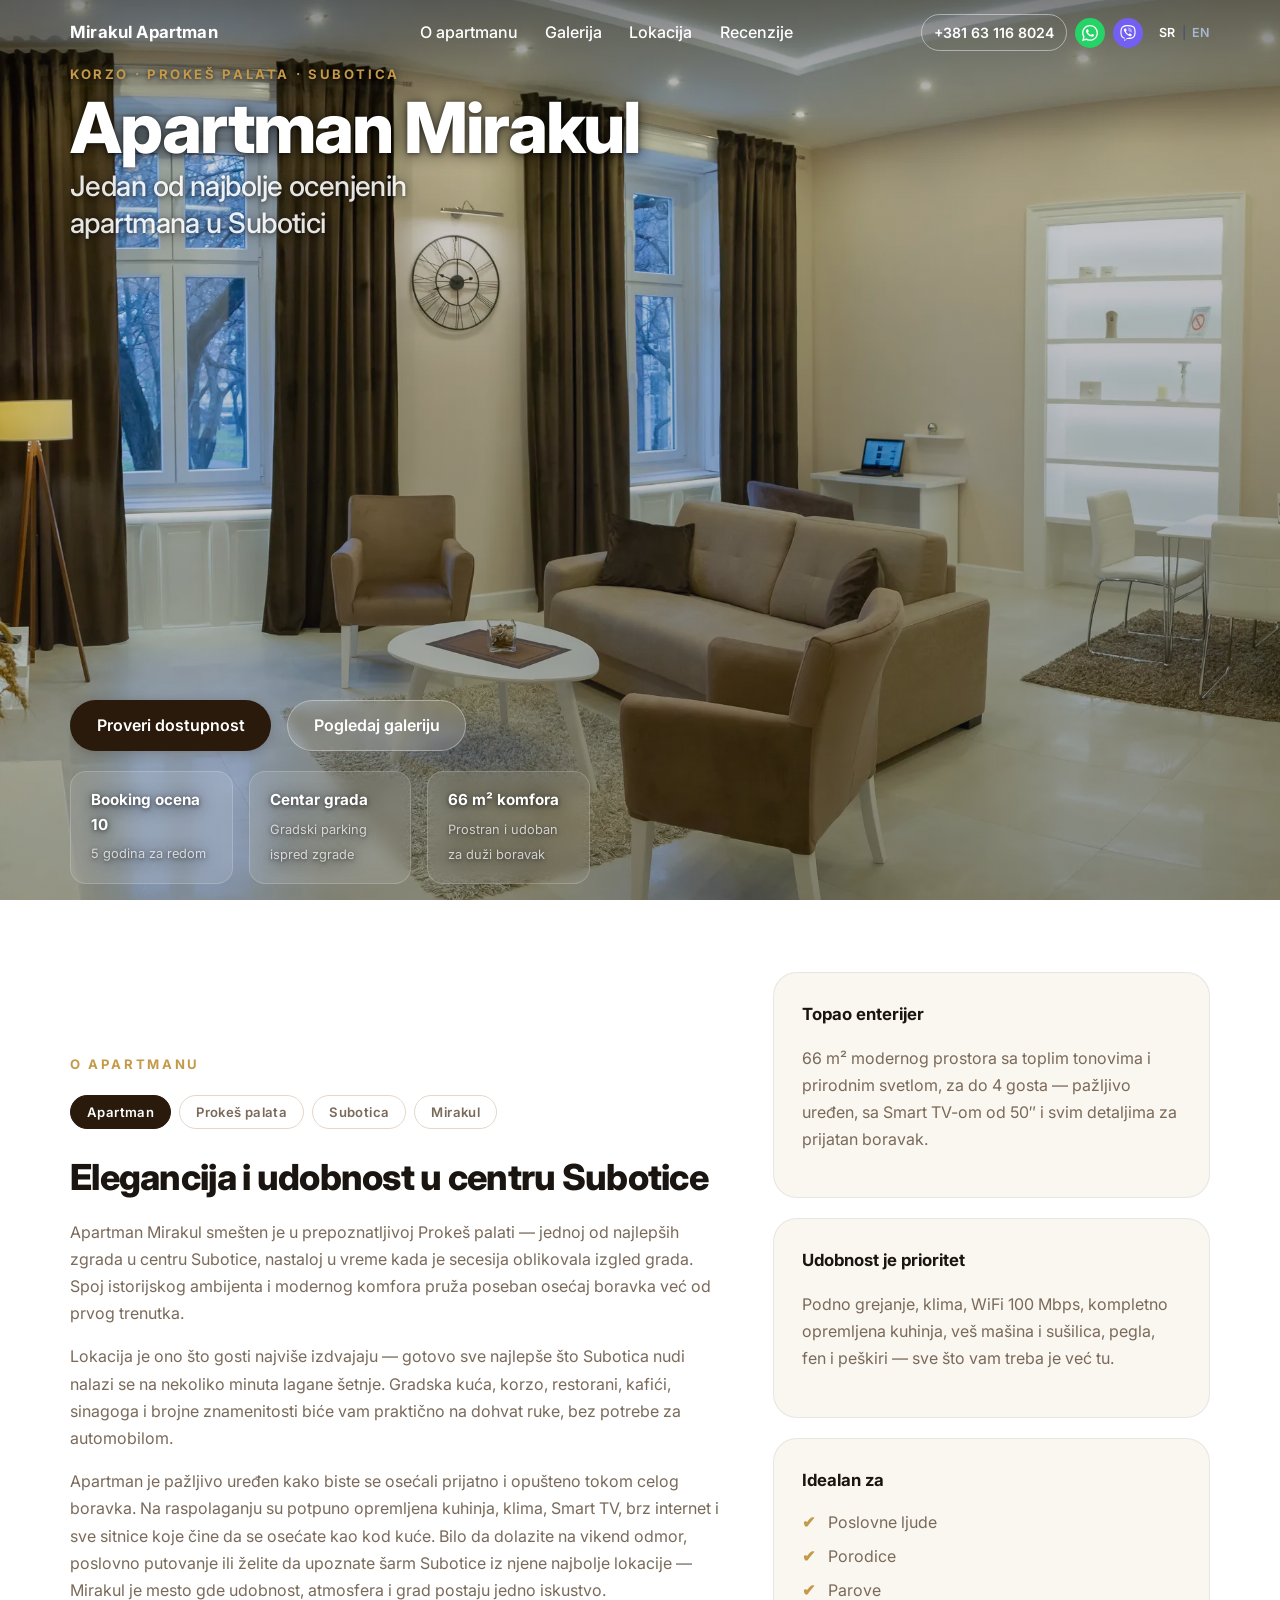
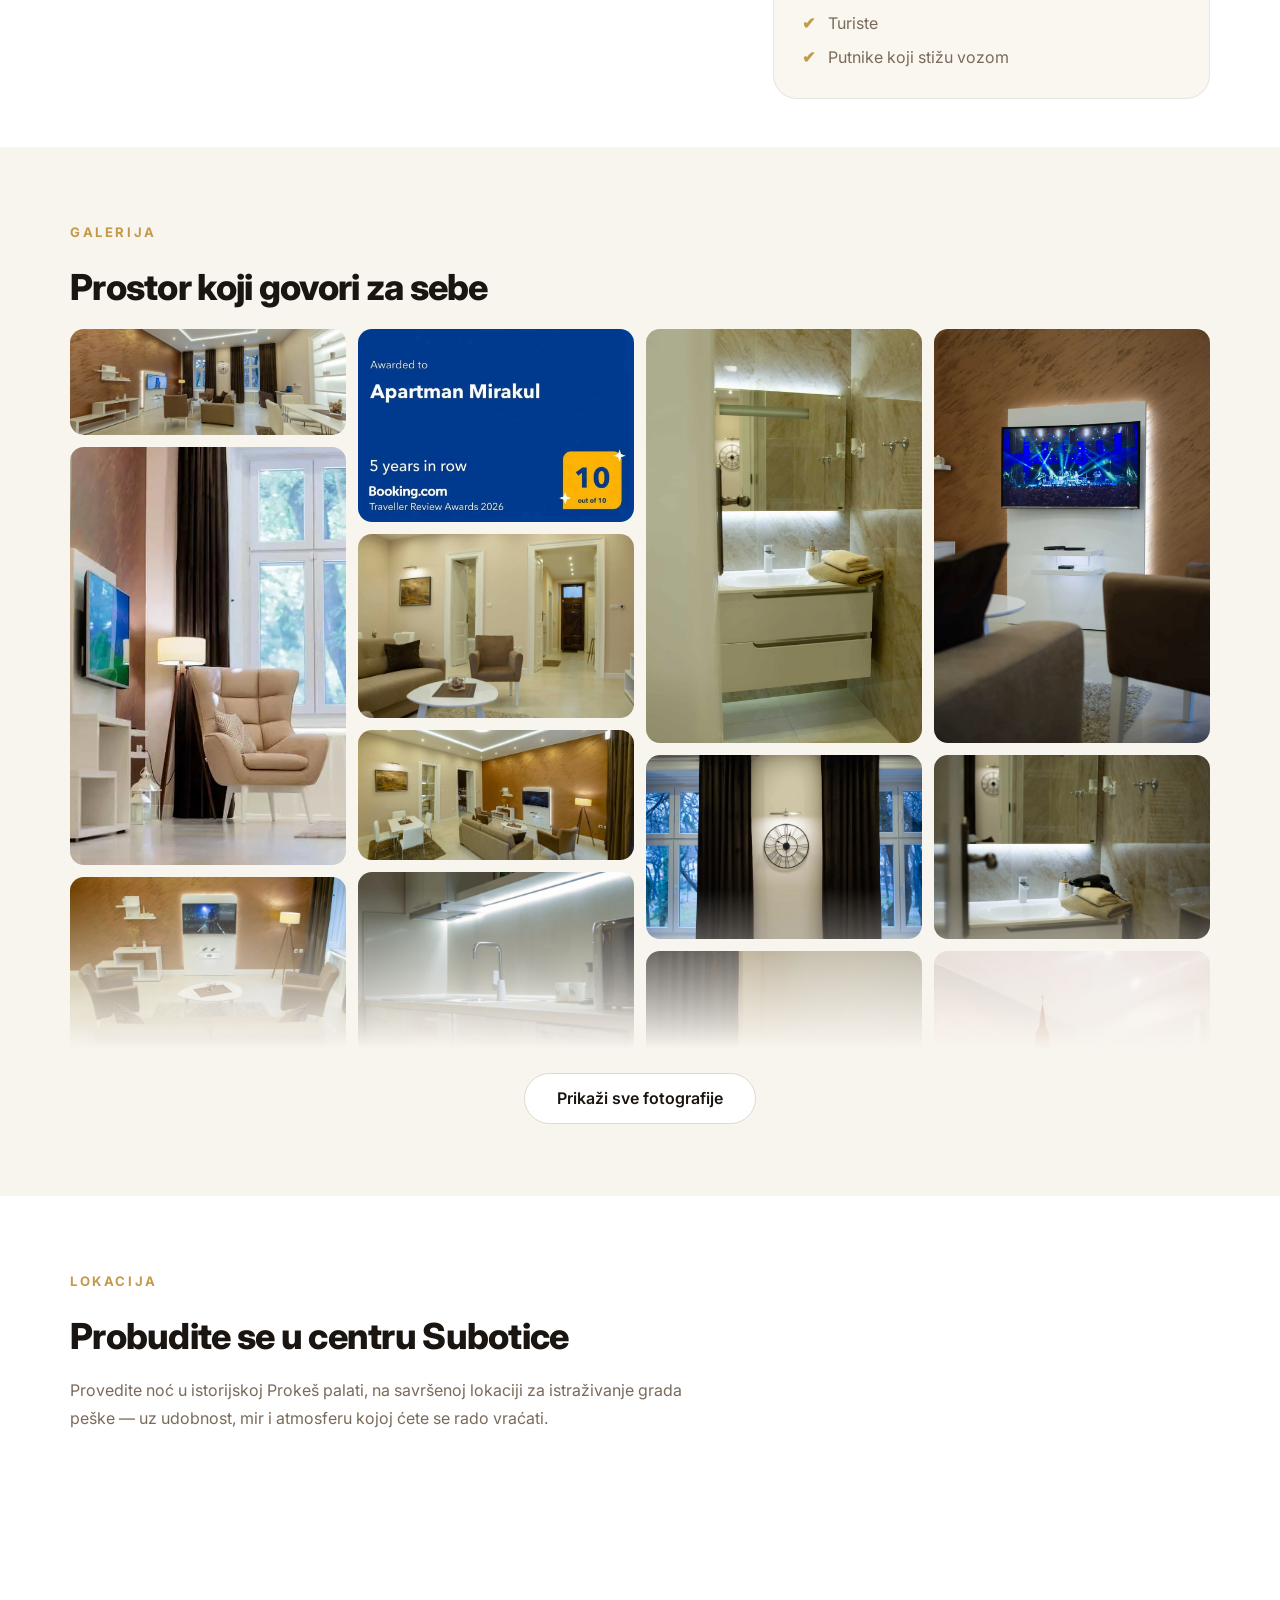
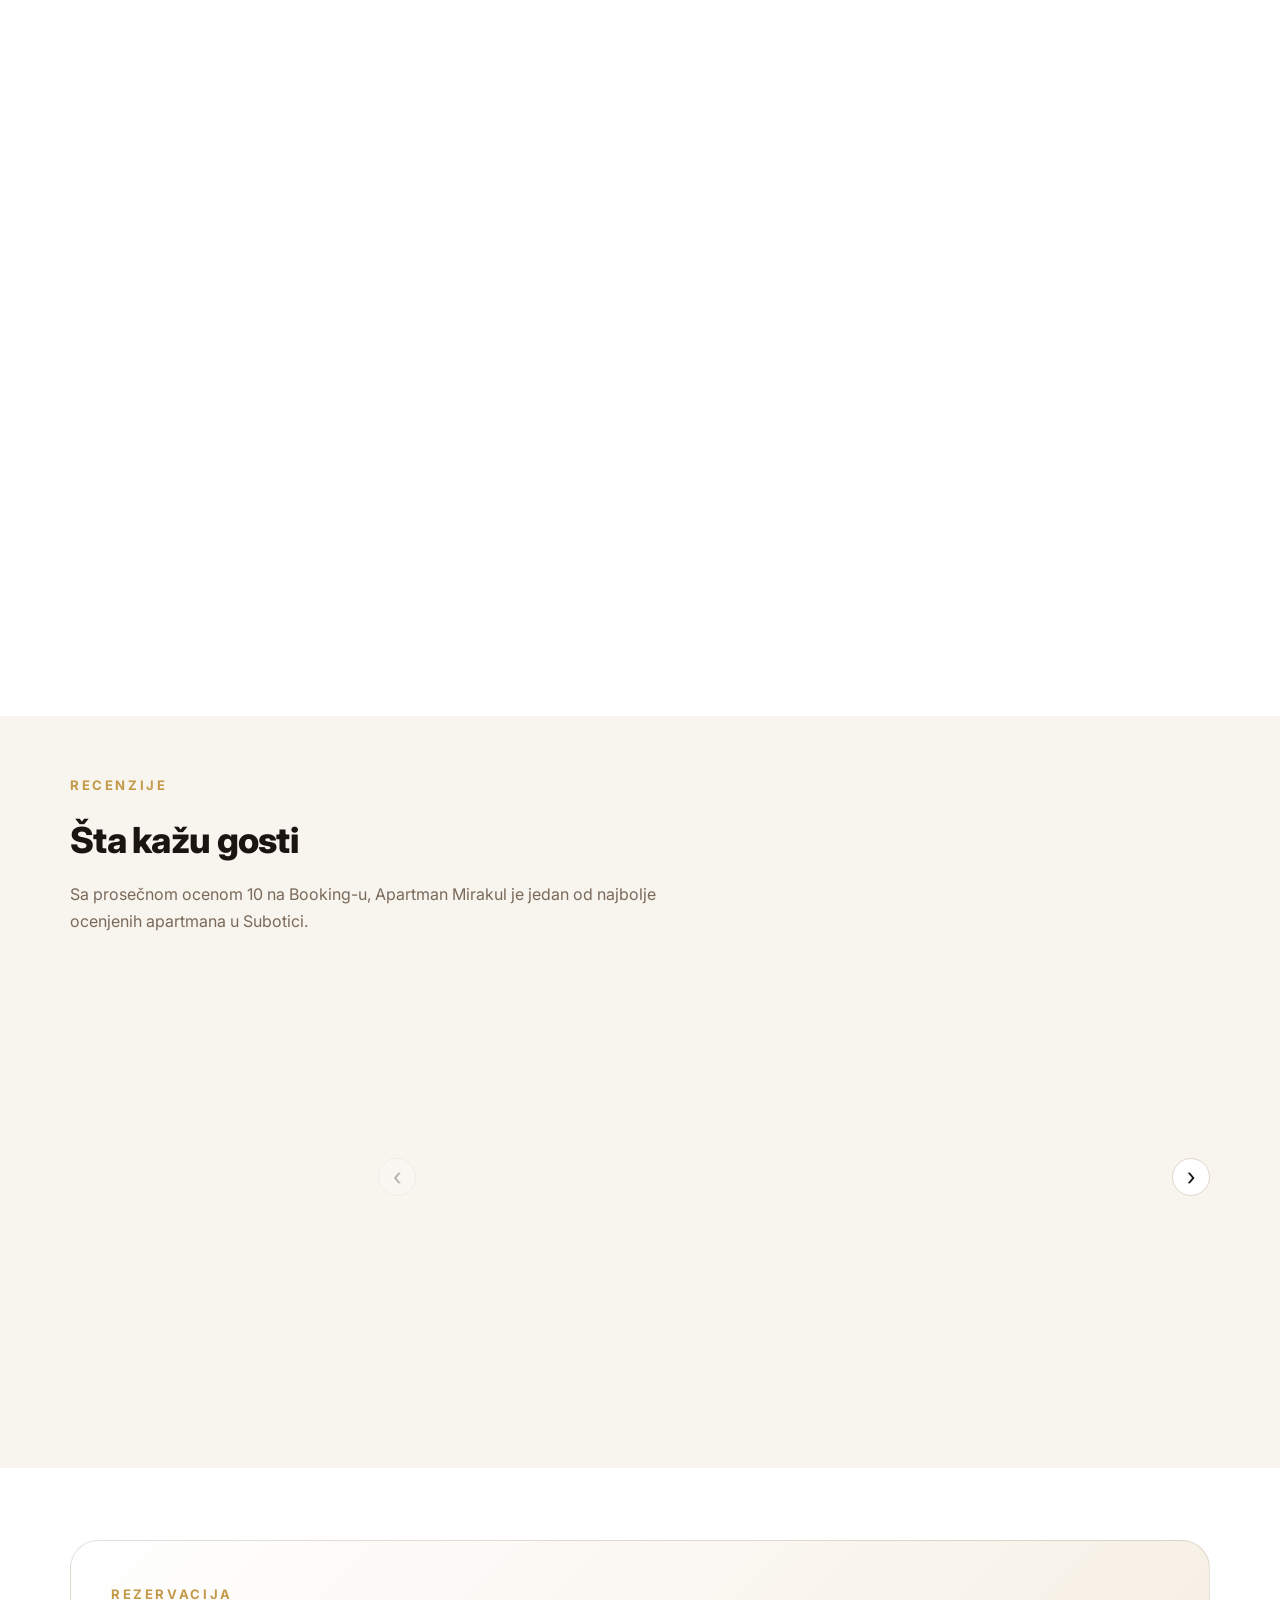
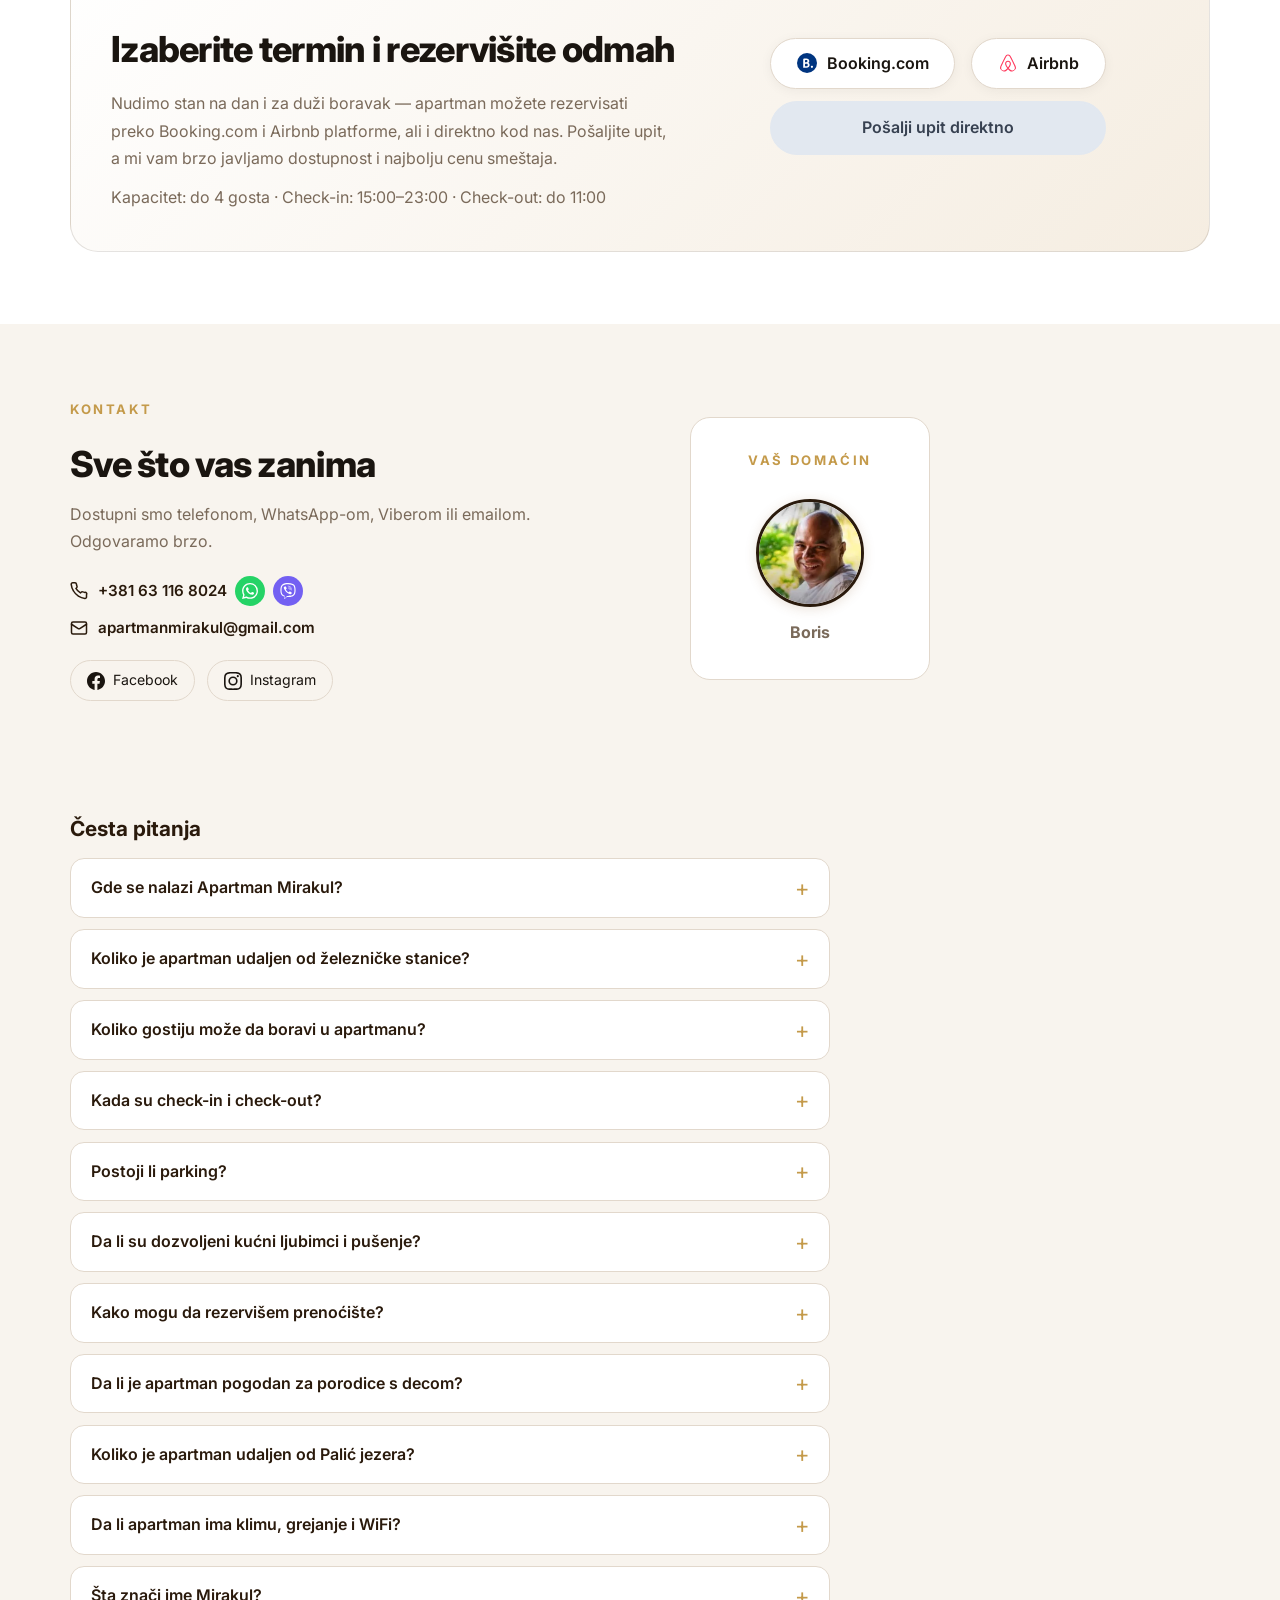
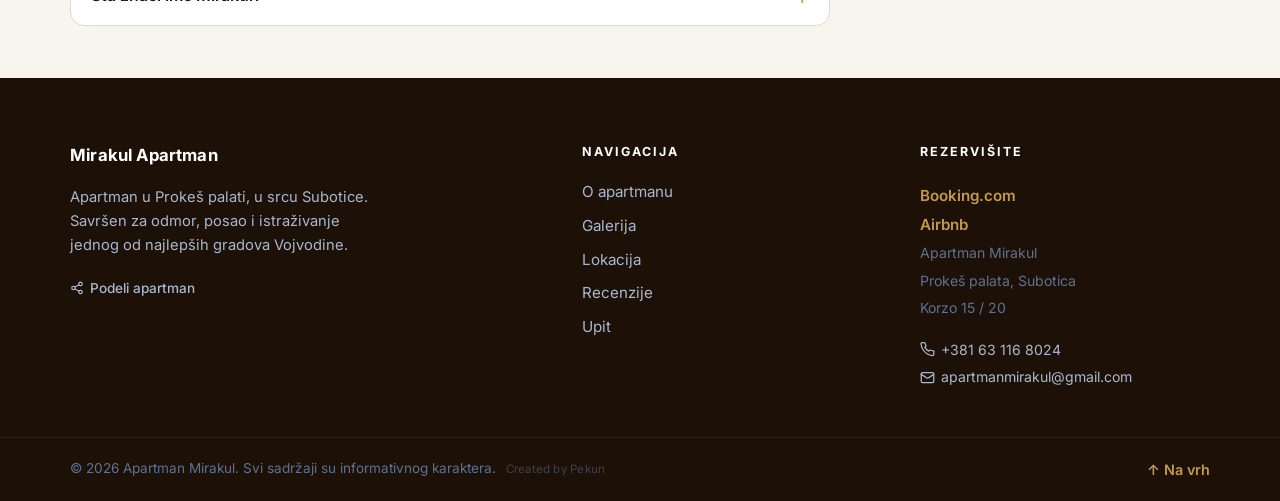
==== commit d75ddd6a: "header: dodaj ikonicu telefona za mobilnu verziju" ====
--- a/index.html
+++ b/index.html
@@ -121,6 +121,9 @@
     <div class="container header-inner">
       <a href="#hero" class="brand">
         <span class="brand-name">Mirakul Apartman</span>
+      </a>
+      <a href="tel:+381631168024" class="header-phone-icon" aria-label="Pozovite nas" id="track-phone-header-icon">
+        <svg xmlns="http://www.w3.org/2000/svg" width="17" height="17" viewBox="0 0 24 24" fill="none" stroke="currentColor" stroke-width="2" stroke-linecap="round" stroke-linejoin="round"><path d="M22 16.92v3a2 2 0 0 1-2.18 2 19.79 19.79 0 0 1-8.63-3.07A19.5 19.5 0 0 1 4.69 12 19.79 19.79 0 0 1 1.61 3.18 2 2 0 0 1 3.6 1h3a2 2 0 0 1 2 1.72c.127.96.361 1.903.7 2.81a2 2 0 0 1-.45 2.11L7.91 8.59a16 16 0 0 0 6 6l.95-.95a2 2 0 0 1 2.11-.45c.907.339 1.85.573 2.81.7A2 2 0 0 1 22 16.92z"/></svg>
       </a>
       <button class="nav-toggle" aria-label="Otvori meni" aria-expanded="false" aria-controls="nav-list">
         <svg xmlns="http://www.w3.org/2000/svg" width="28" height="28" viewBox="0 0 24 24" fill="none" stroke="currentColor" stroke-width="2.2" stroke-linecap="round">
--- a/styles.css
+++ b/styles.css
@@ -125,6 +125,10 @@
   gap: 0.5rem;
 }
 
+.header-phone-icon {
+  display: none;
+}
+
 .site-header:not(.scrolled) .brand,
 .site-header:not(.scrolled) .nav-toggle {
   color: #fff;
@@ -1770,20 +1774,32 @@
 
 @media (max-width: 820px) {
   .header-inner {
-    grid-template-columns: 1fr auto auto;
+    grid-template-columns: 1fr auto auto auto;
   }
 
   .header-cta {
     display: none;
   }
 
+  .header-phone-icon {
+    display: inline-flex;
+    align-items: center;
+    justify-content: center;
+    width: 32px;
+    height: 32px;
+    border-radius: 50%;
+    background: var(--accent);
+    color: #fff;
+    order: 1;
+  }
+
   .lang-switch {
-    order: 1;
+    order: 2;
   }
 
   .nav-toggle {
     display: inline-flex;
-    order: 2;
+    order: 3;
   }
 
   .nav-list {
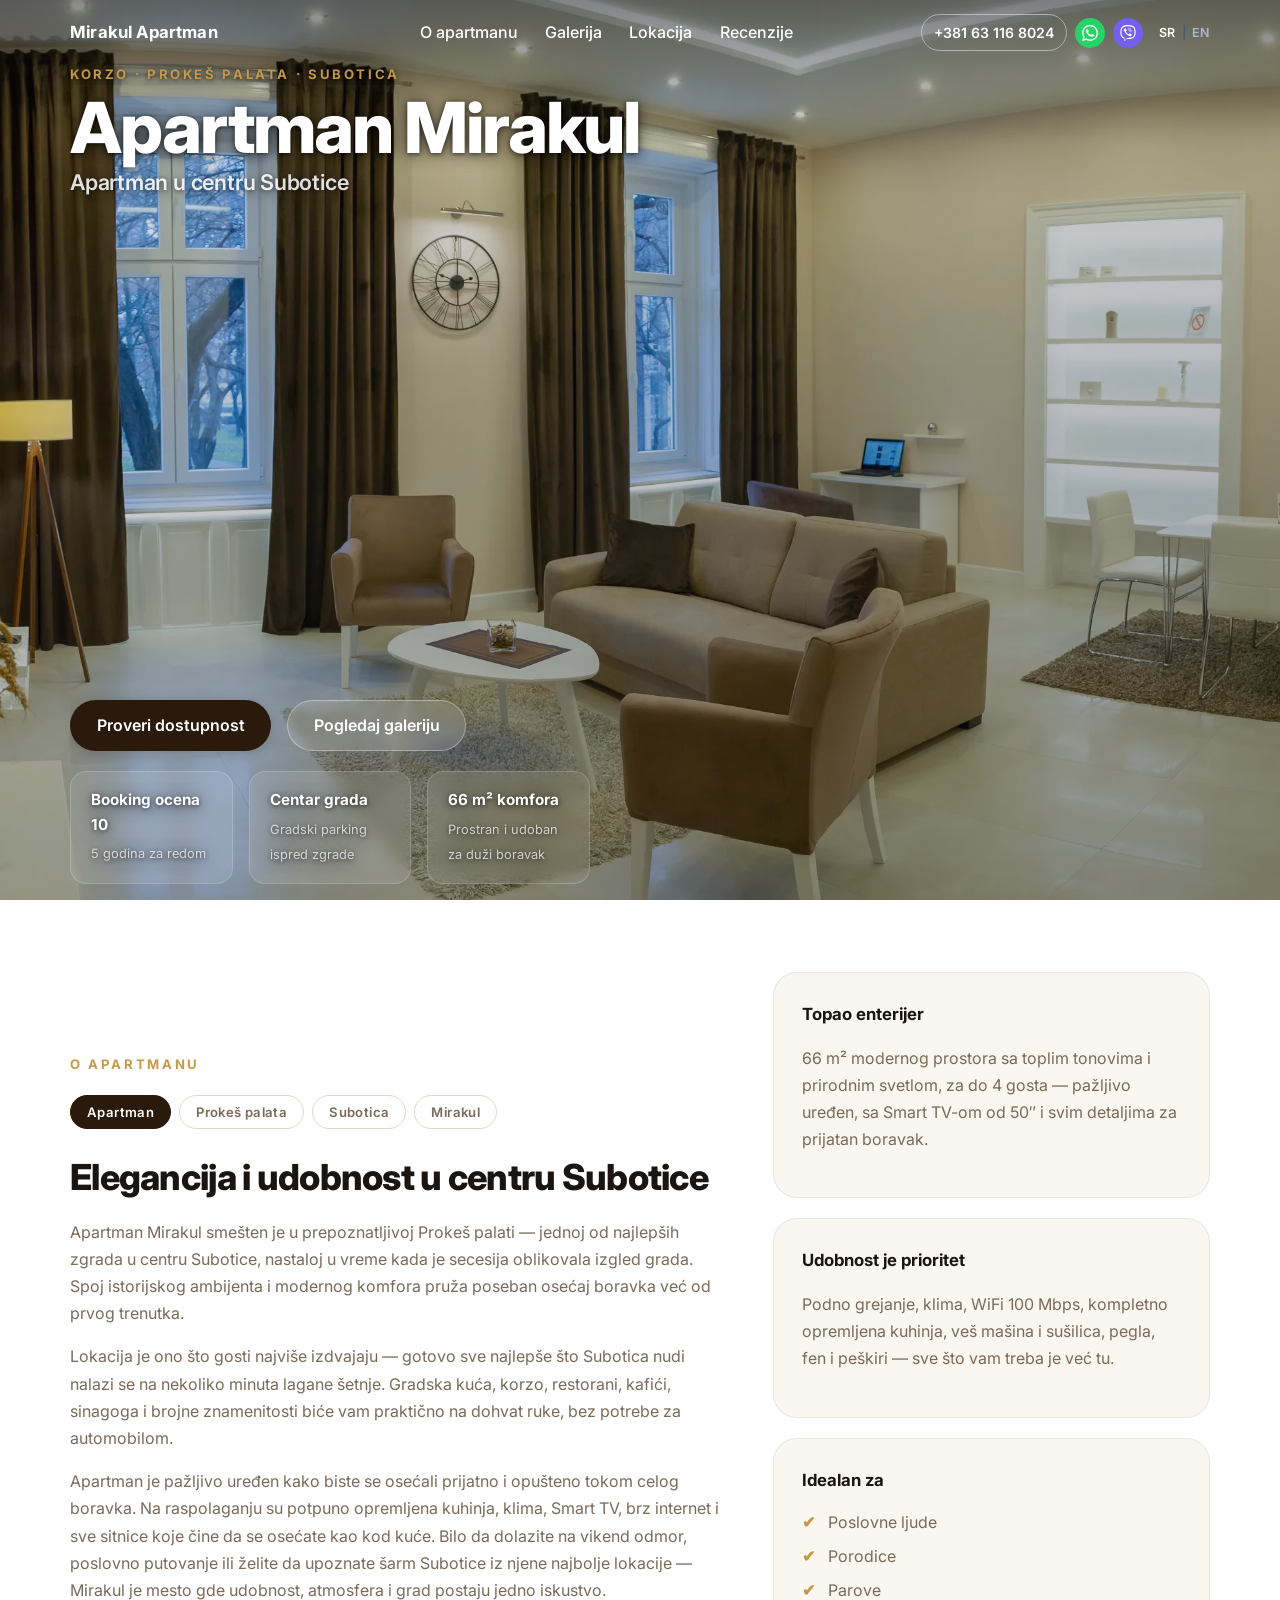
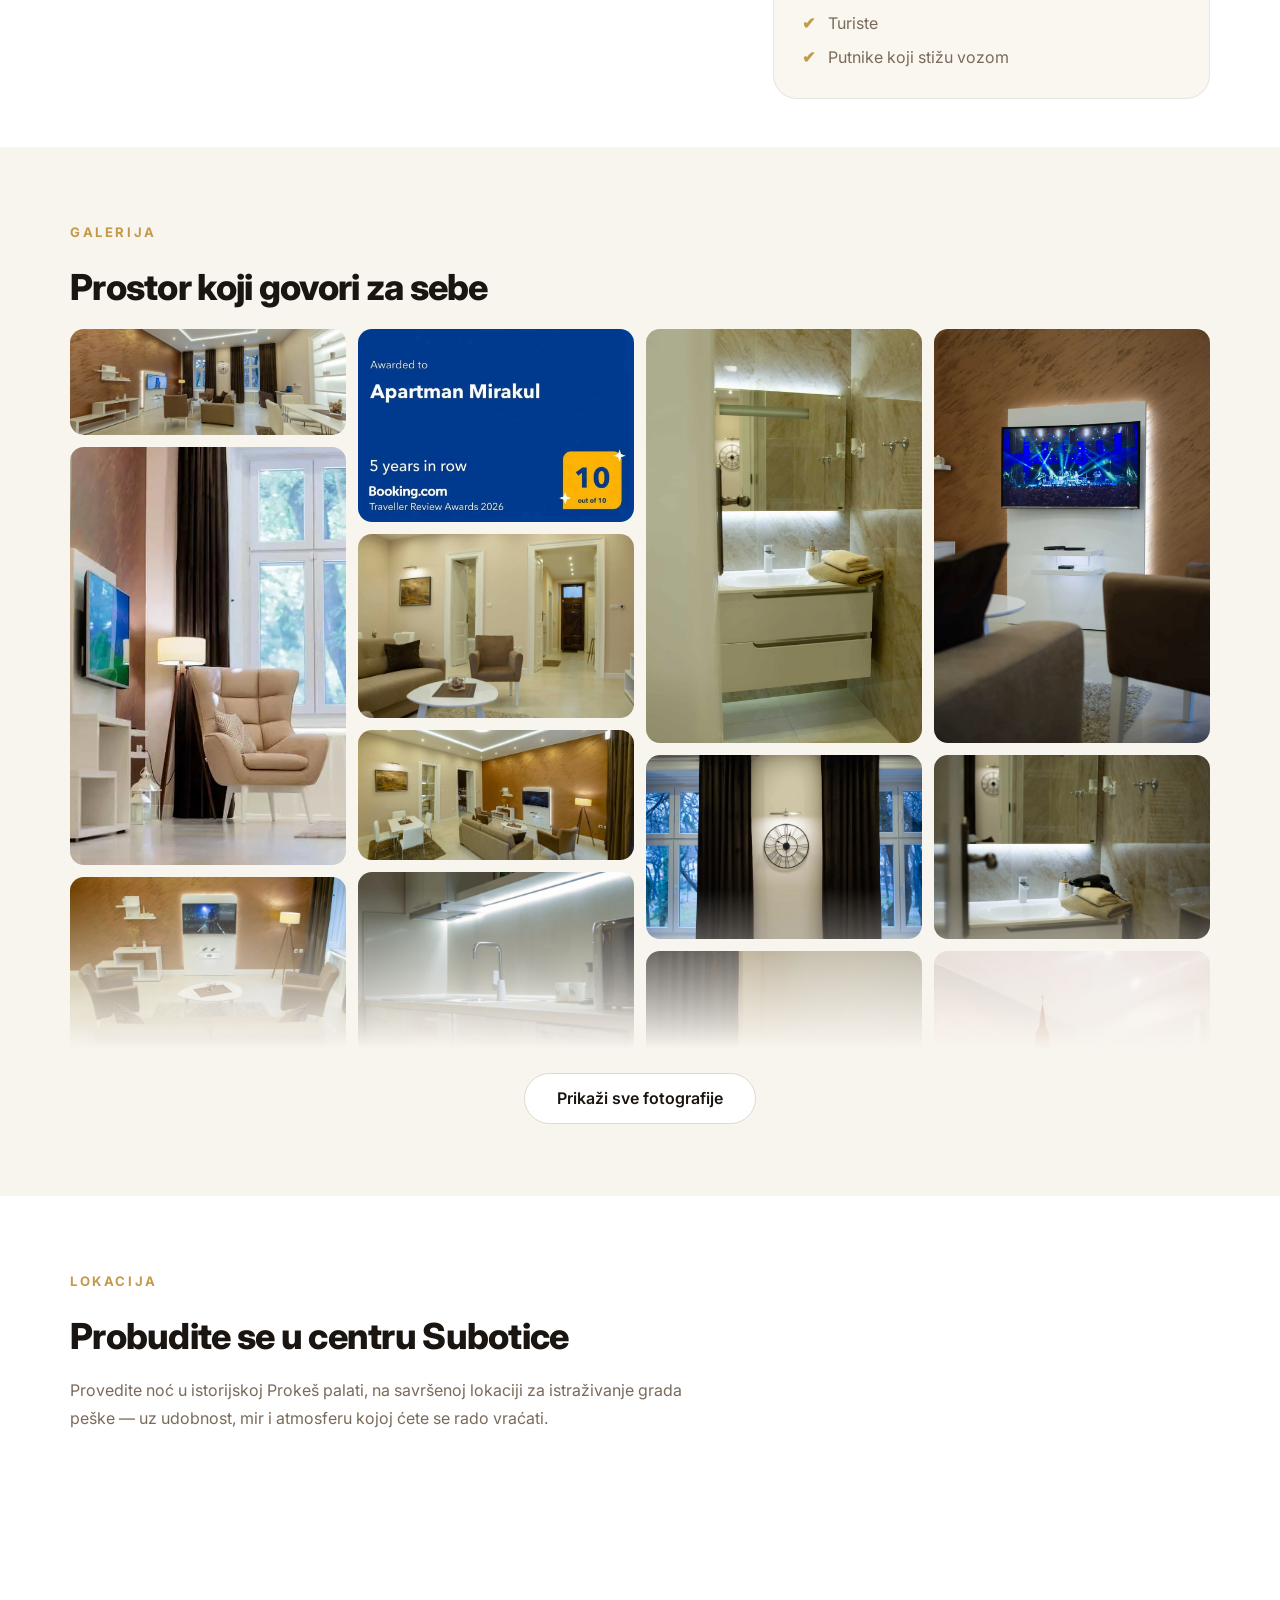
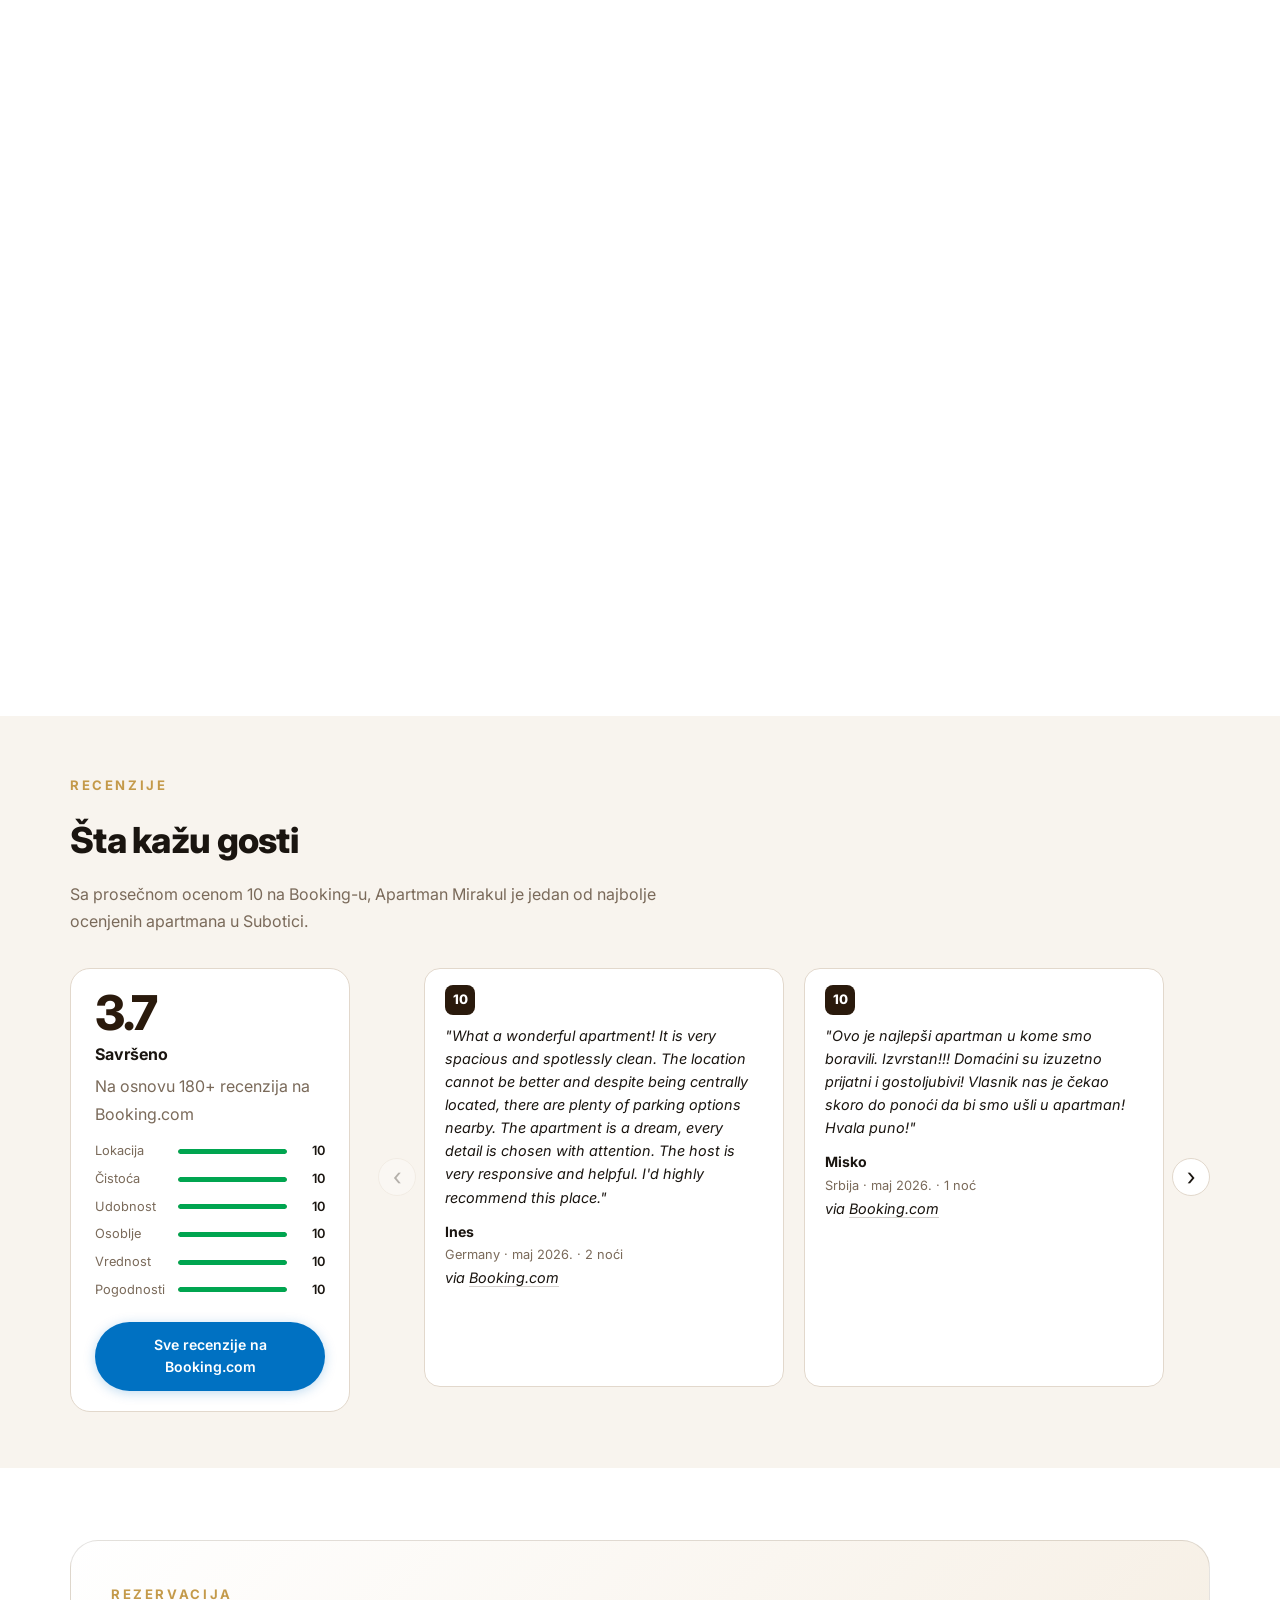
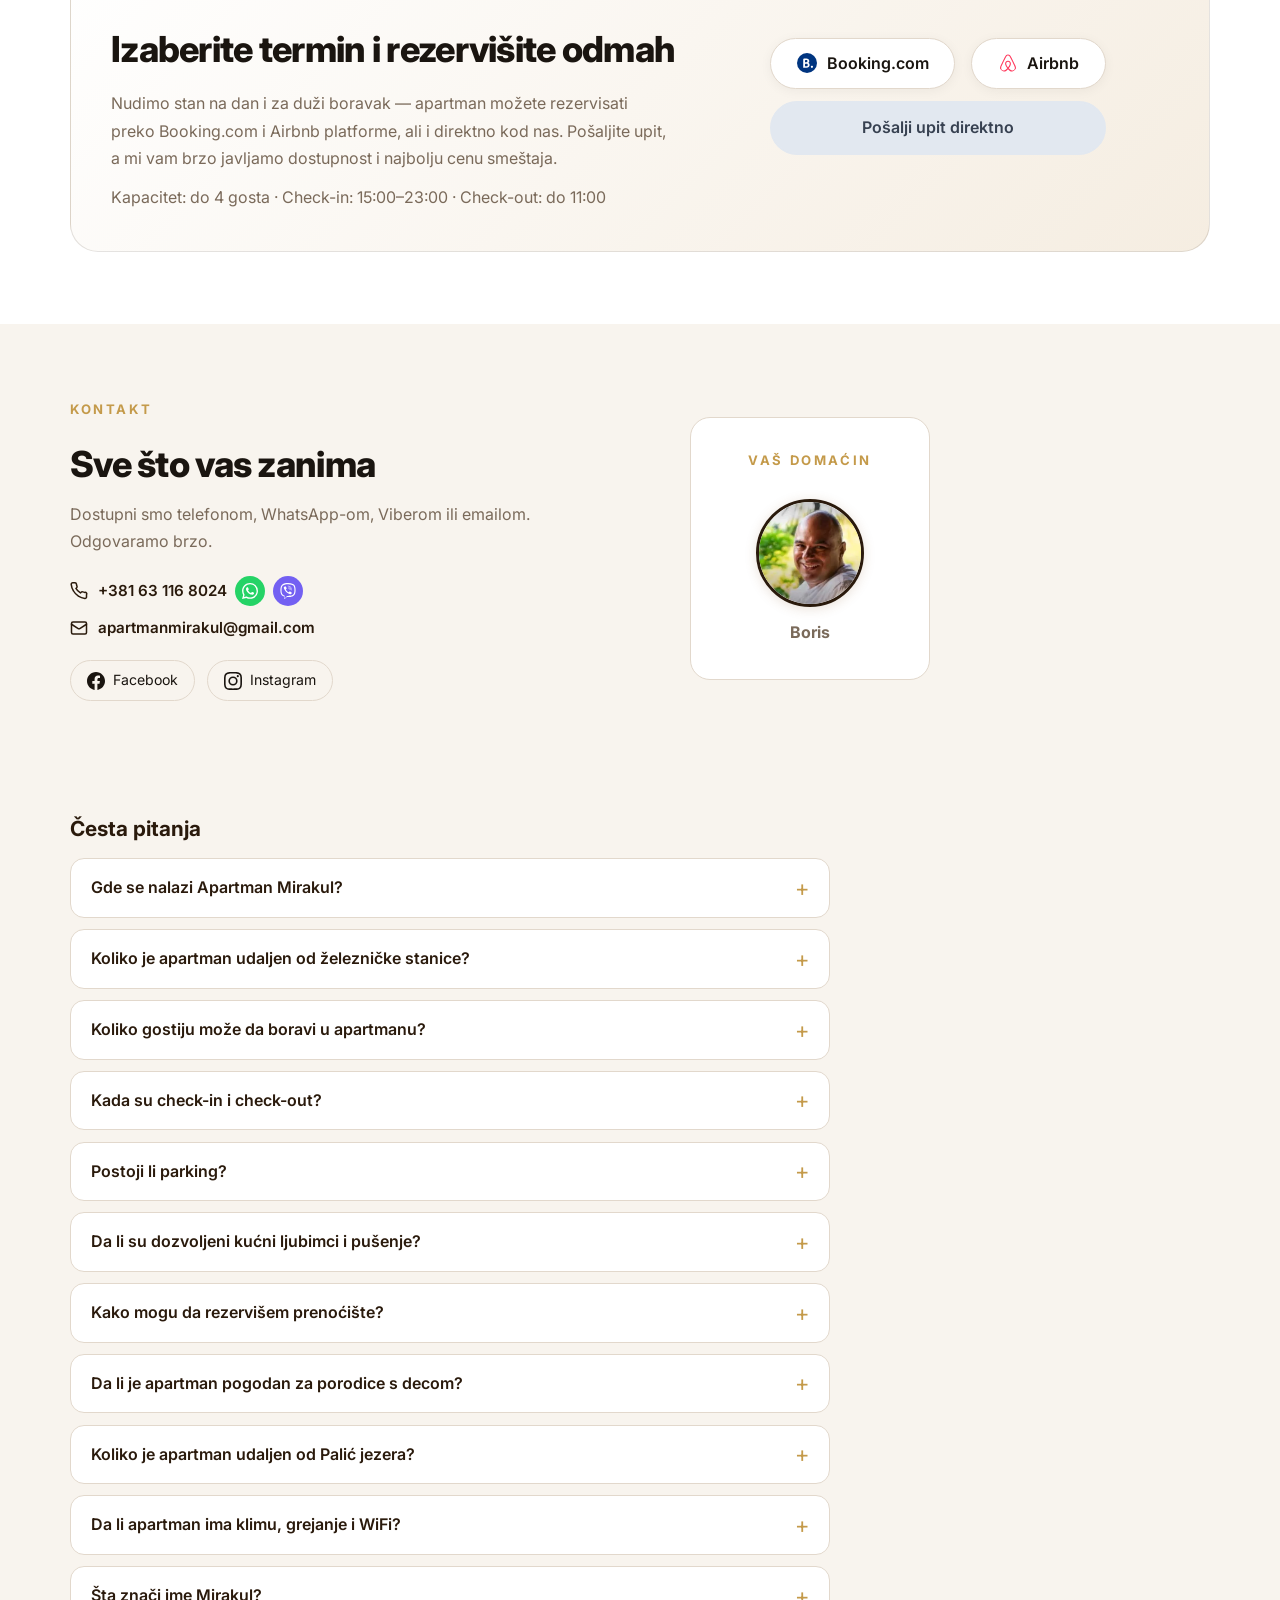
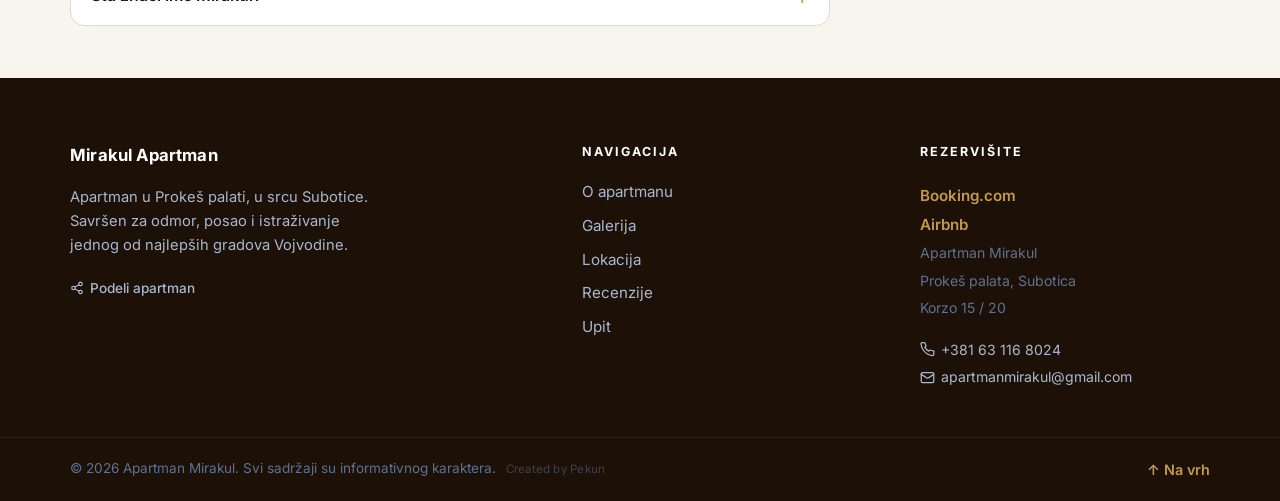
==== commit 2abacbbc: "index.html/en: poboljsaj H1/hero (bez ponavljanja imena); guest.html preimenovan u guest-guide.html " ====
--- a/index.html
+++ b/index.html
@@ -18,7 +18,7 @@
   <!-- Open Graph -->
   <meta property="og:type" content="website" />
   <meta property="og:title" content="Apartman Mirakul | Smeštaj u centru Subotice" />
-  <meta property="og:description" content="Elegantno uređen apartman u srcu Subotice — Prokeš palata, Korzo. Booking ocena 10, 165 recenzije. Rezervišite odmah." />
+  <meta property="og:description" content="Elegantno uređen apartman u srcu Subotice — Prokeš palata, Korzo. Booking ocena 10, 180+ recenzija. Rezervišite odmah." />
   <meta property="og:image" content="https://apartmanmirakul.rs/images/apartman-mirakul-dnevni-boravak-panorama.webp" />
   <meta property="og:locale" content="sr_RS" />
   <meta property="og:url" content="https://apartmanmirakul.rs/" />
@@ -56,7 +56,7 @@
       "@type": "AggregateRating",
       "ratingValue": "10",
       "bestRating": "10",
-      "reviewCount": "165"
+      "reviewCount": "180"
     },
     "review": [
       { "@type": "Review", "author": { "@type": "Person", "name": "Ines" }, "datePublished": "2026-05-01", "reviewRating": { "@type": "Rating", "ratingValue": "10", "bestRating": "10" }, "reviewBody": "What a wonderful apartment! It is very spacious and spotlessly clean. The location cannot be better and despite being centrally located, there are plenty of parking options nearby. The apartment is a dream, every detail is chosen with attention. The host is very responsive and helpful." },
@@ -162,7 +162,7 @@
       <div class="container hero-content">
         <span class="eyebrow">Korzo · Prokeš palata · Subotica</span>
         <div class="hero-brand">Apartman Mirakul</div>
-        <h1>Jedan od najbolje ocenjenih apartmana u Subotici</h1>
+        <h1>Apartman u centru Subotice</h1>
         <div class="hero-actions">
           <a class="btn btn-primary" href="#booking">Proveri dostupnost</a>
           <a class="btn btn-ghost" href="#gallery">Pogledaj galeriju</a>
@@ -346,7 +346,7 @@
           <div class="reviews-score-card">
             <div class="score-big">10.0</div>
             <div class="score-label">Savršeno</div>
-            <p class="score-source">Na osnovu 165+ recenzija na Booking.com</p>
+            <p class="score-source">Na osnovu 180+ recenzija na Booking.com</p>
             <div class="score-bars">
               <div class="score-bar-item">
                 <span>Lokacija</span>
--- a/styles.css
+++ b/styles.css
@@ -420,21 +420,13 @@
 }
 
 .hero-section h1 {
-  font-size: clamp(1.4rem, 2.2vw, 2.2rem);
-  font-weight: 500;
+  font-size: clamp(1.05rem, 1.7vw, 1.35rem);
+  font-weight: 600;
   line-height: 1.3;
-  margin: 0;
-  opacity: 0.88;
-  max-width: 24ch;
-  letter-spacing: -0.02em;
-}
-
-.hero-section p {
-  margin: 1.75rem 0 2.25rem;
-  max-width: 600px;
-  color: rgba(255, 255, 255, 0.92);
-  font-size: 1.1rem;
-  line-height: 1.7;
+  margin: 0 0 0.4rem;
+  opacity: 0.85;
+  white-space: nowrap;
+  letter-spacing: -0.01em;
 }
 
 .hero-actions {
@@ -1679,6 +1671,15 @@
 
 .lang-switch .lang-active {
   color: #fff;
+}
+
+.site-header.scrolled .lang-switch a {
+  color: #B5A896;
+}
+
+.site-header.scrolled .lang-switch a:hover,
+.site-header.scrolled .lang-switch .lang-active {
+  color: var(--primary);
 }
 
 .host-card {
@@ -1893,8 +1894,9 @@
   }
 
   .hero-section h1 {
-    font-size: 1.05rem;
+    font-size: 0.8rem;
     max-width: 100%;
+    white-space: normal;
   }
 
   .hero-actions {
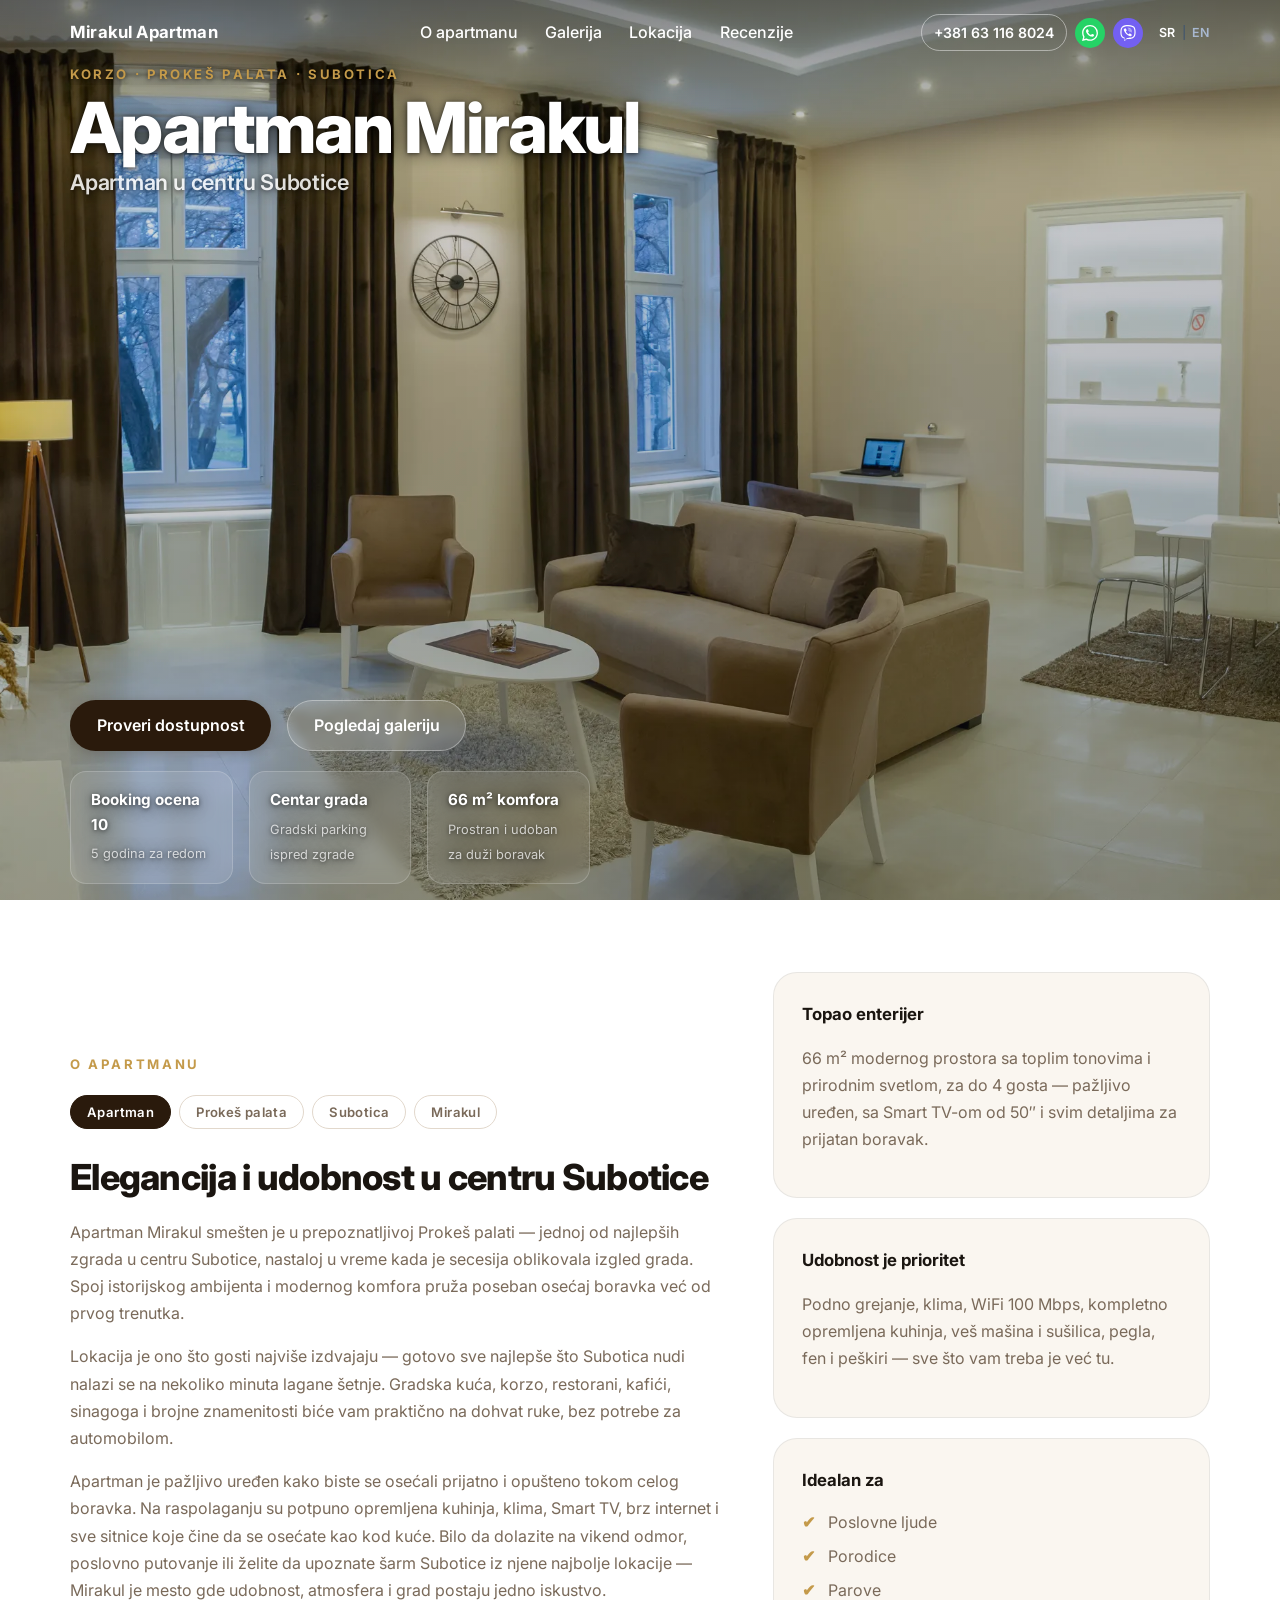
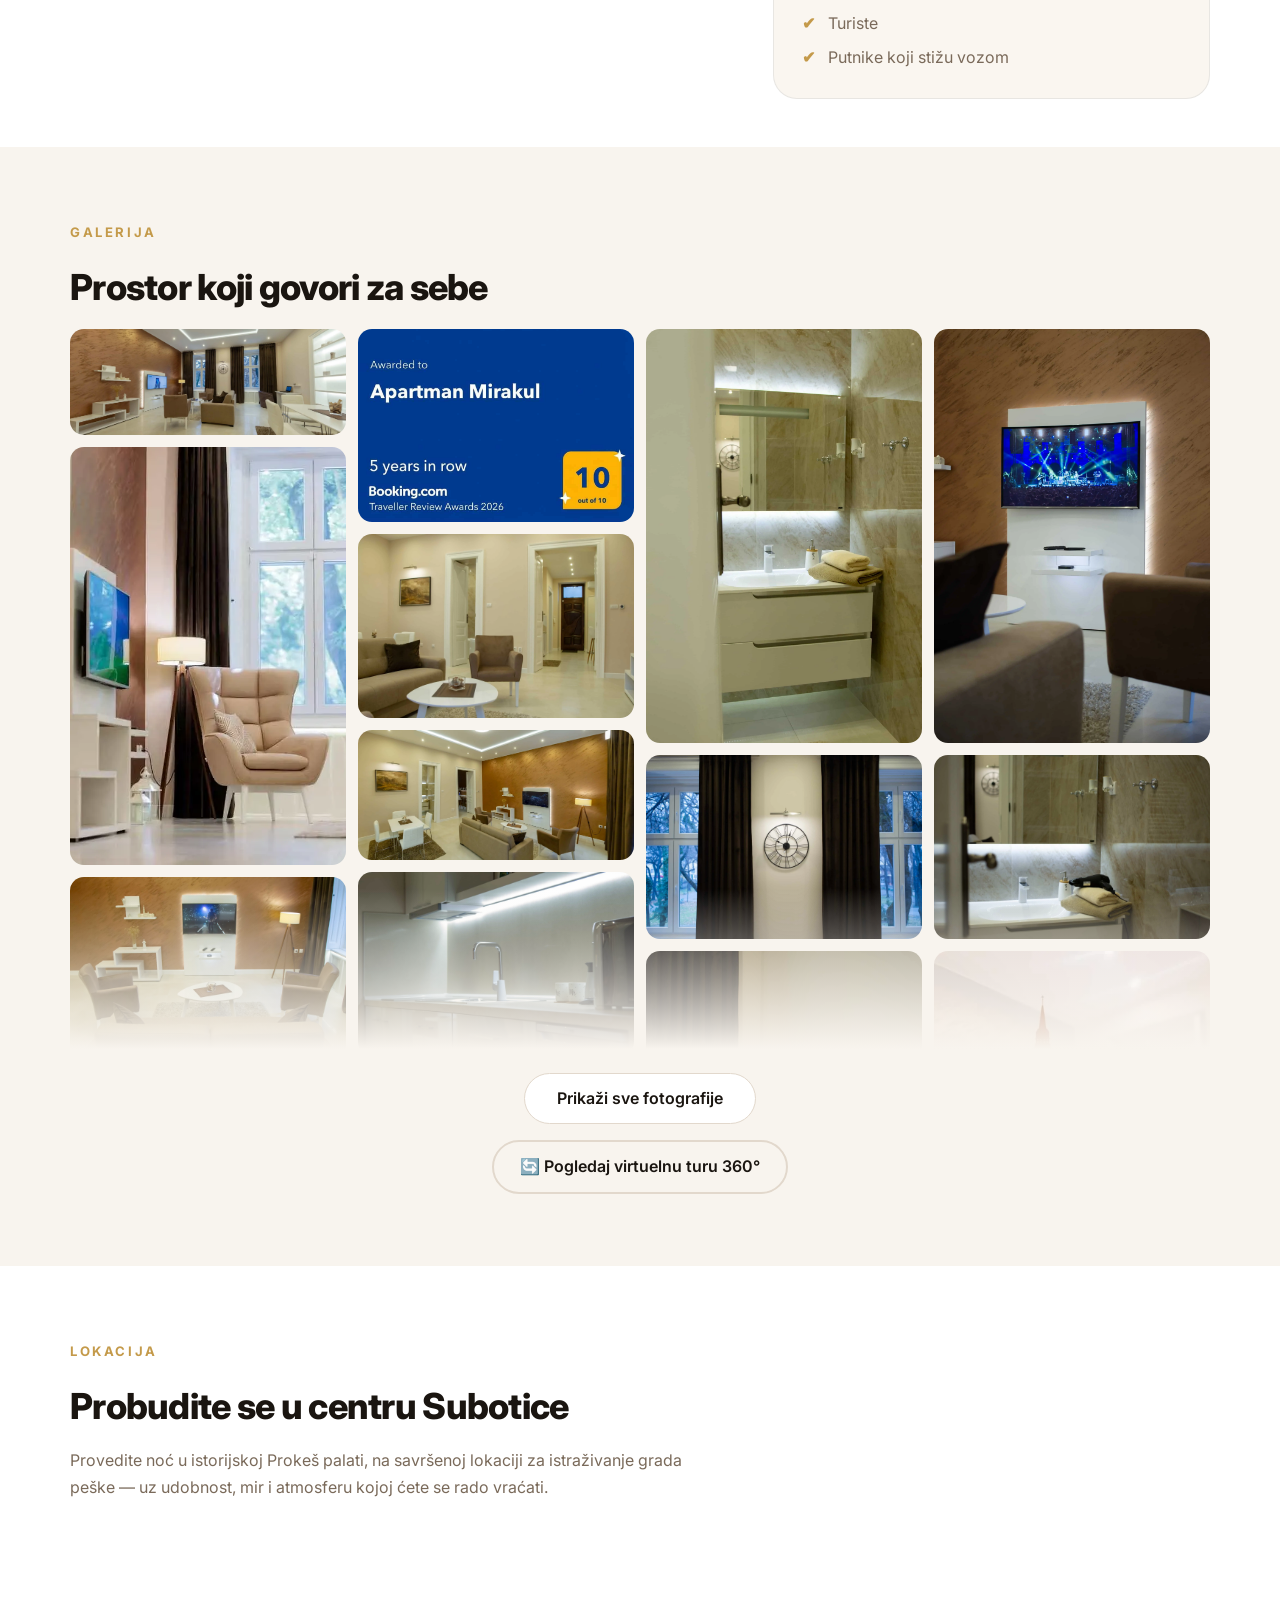
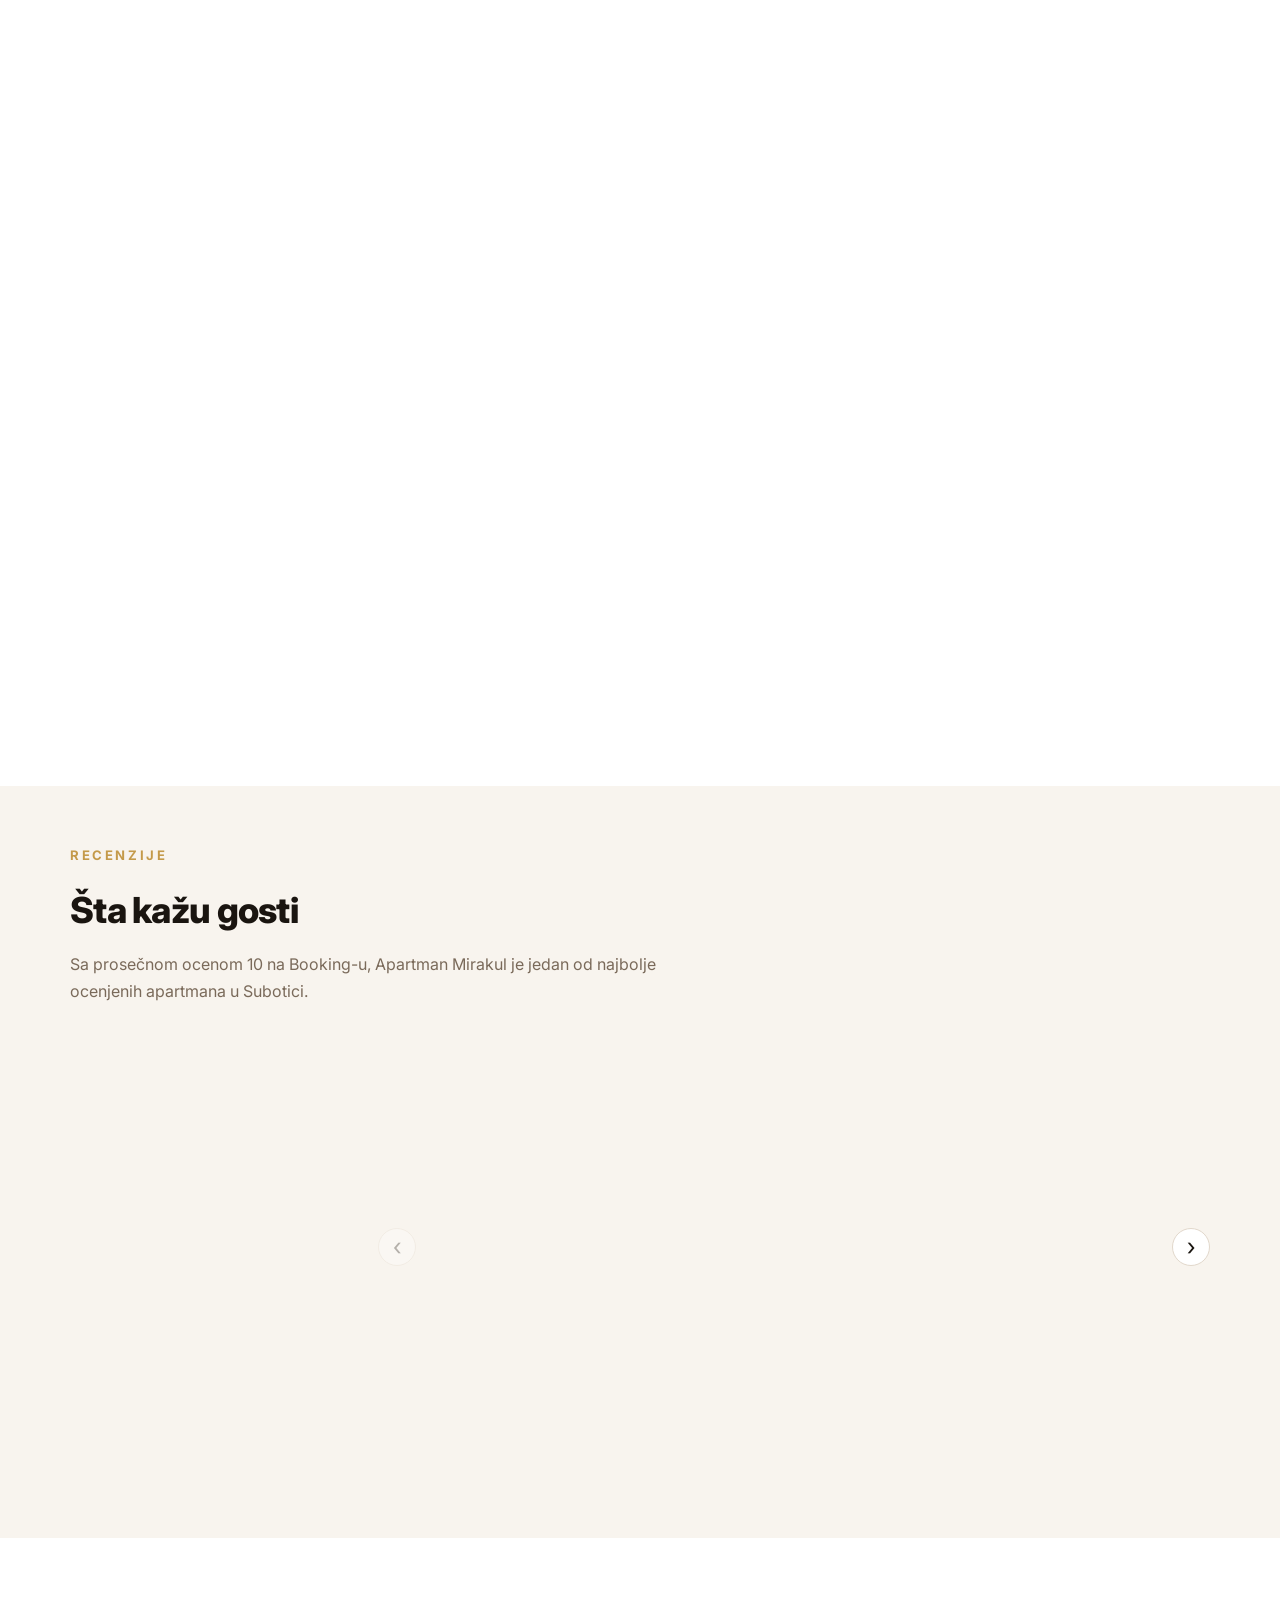
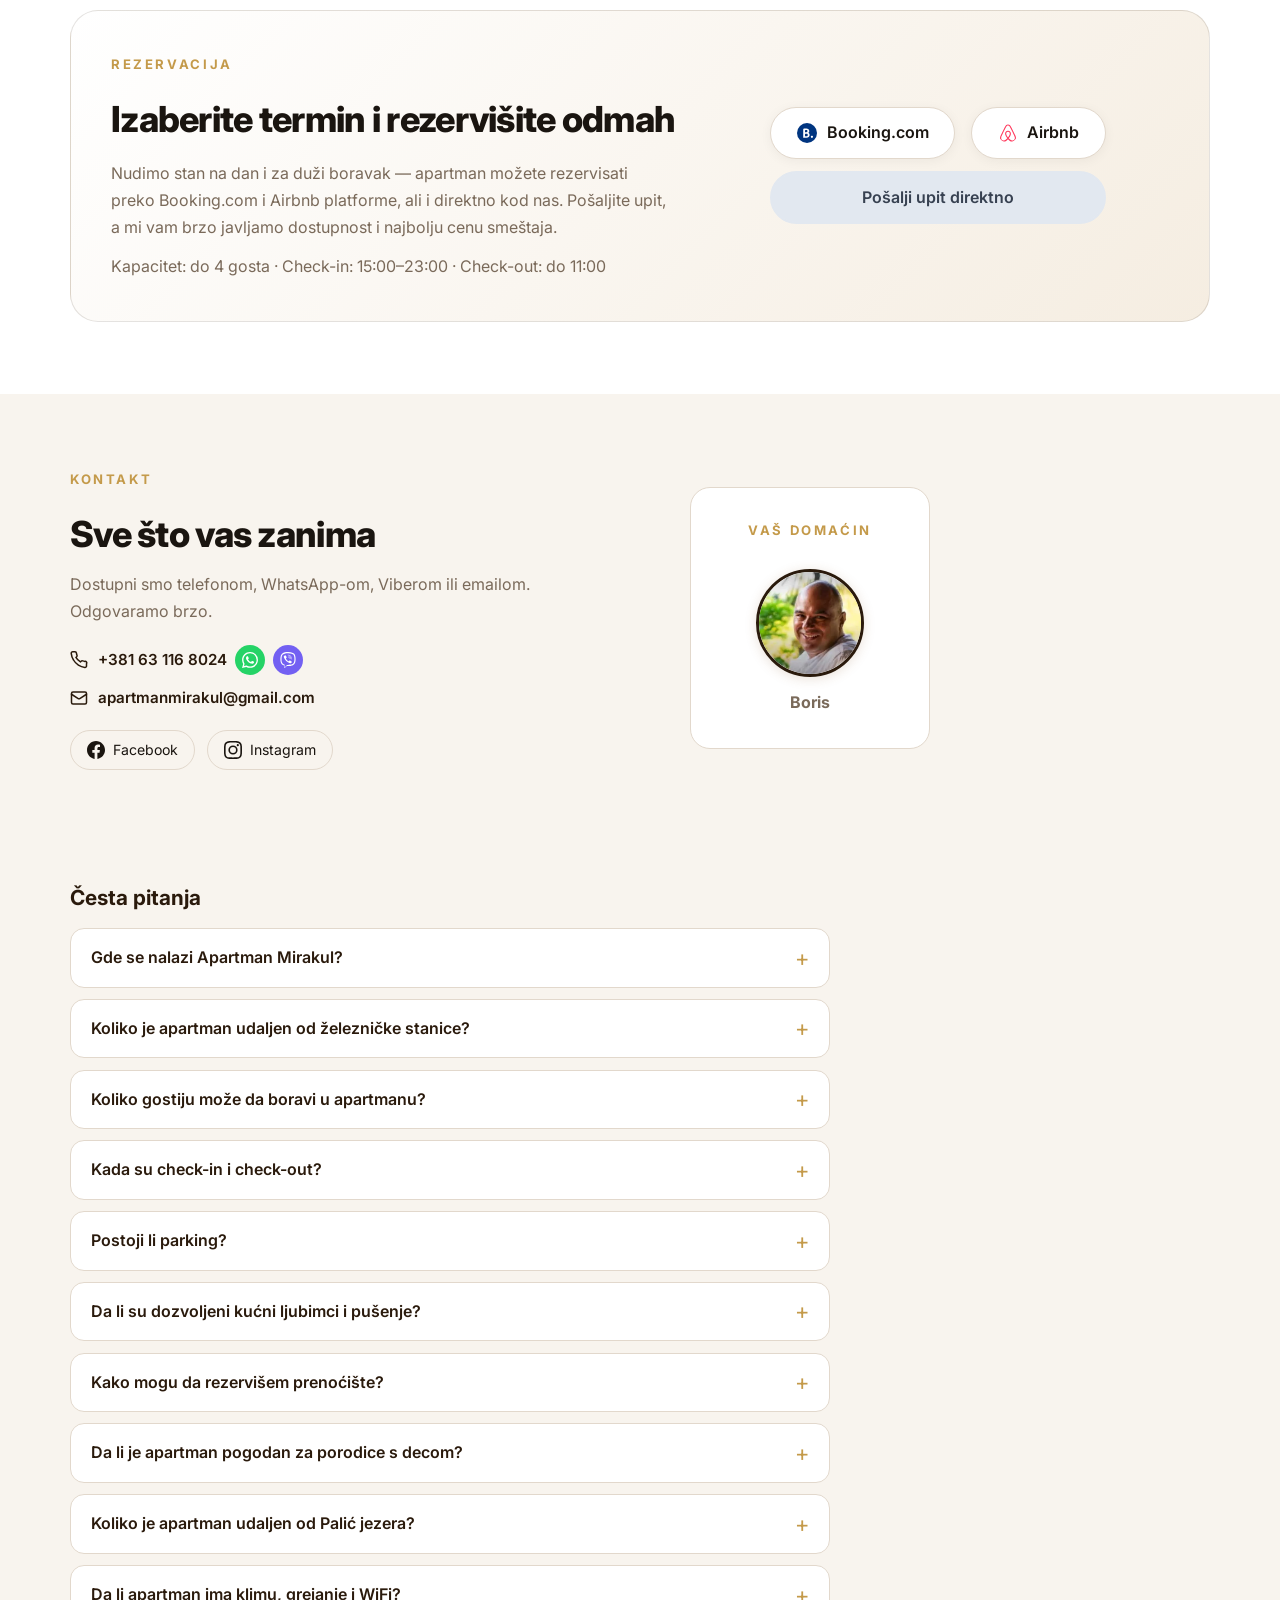
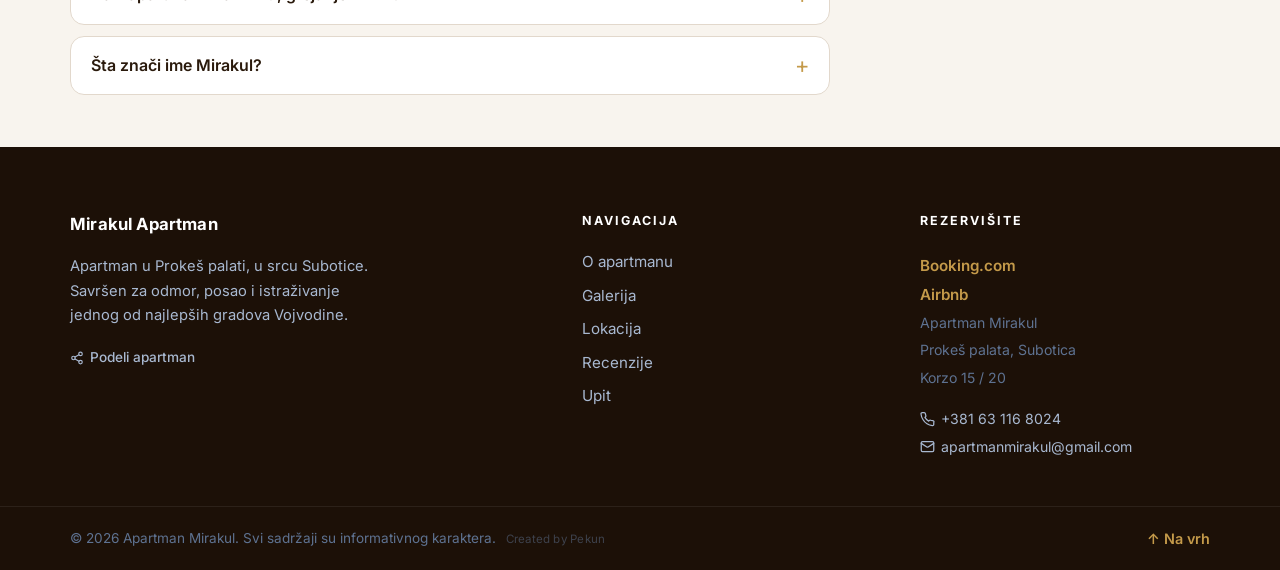
==== commit 8cc265b8: "index.html/en: ubaci Panoee 360 virtuelnu turu (embed) umesto jednostavnog Pannellum prikaza Co-Auth" ====
--- a/index.html
+++ b/index.html
@@ -114,8 +114,7 @@
   <link rel="icon" href="favicon.svg" type="image/svg+xml" />
   <link rel="apple-touch-icon" href="apple-touch-icon.png" />
   <link rel="preload" as="image" href="images/DV778820-Pano.webp" fetchpriority="high" />
-  <link rel="stylesheet" href="styles.css" />
-</head>
+  <link rel="stylesheet" href="styles.css" /></head>
 <body>
   <header class="site-header">
     <div class="container header-inner">
@@ -276,6 +275,9 @@
         </div>
         <div class="gallery-toggle-wrap">
           <button class="btn btn-secondary gallery-toggle" id="galleryToggle">Prikaži sve fotografije</button>
+        </div>
+        <div class="tour360-wrap">
+          <button class="btn btn-ghost-dark" id="tour360Btn">🔄 Pogledaj virtuelnu turu 360°</button>
         </div>
       </div>
     </section>
@@ -733,6 +735,12 @@
     </div>
   </div>
 
+  <div id="tour360Modal" class="tour360-modal" role="dialog" aria-modal="true" hidden>
+    <button class="tour360-close" id="tour360Close" aria-label="Zatvori">&#x2715;</button>
+    <iframe id="tour-embedded" title="Apartman Mirakul — virtuelna tura 360°" data-src="https://tour.panoee.net/iframe/6aa85d6cfe661213c769c5ed?embedFullscreen=1&amp;embedVr=1&amp;embedGyro=1" frameborder="0" scrolling="no" allow="autoplay; accelerometer; gyroscope; fullscreen; xr-spatial-tracking" allowfullscreen></iframe>
+  </div>
+  <script>(function(){var i="tour-embedded",o="https://tour.panoee.net",r=false;function s(v,a){if(!v)return null;var x={};a.forEach(function(k){x[k]=typeof v[k]==="number"?v[k]:null});return x}function ready(f){try{var h=f.contentWindow.location.href;if(h&&h!=="about:blank")r=true}catch(e){r=true}}function send(payload){var el=document.getElementById(i);if(!el||!el.contentWindow)return;try{el.contentWindow.postMessage(payload,o)}catch(t){}}var f=document.getElementById(i);if(f){f.addEventListener("load",function(){r=true});ready(f)}window.addEventListener("message",function(ev){if(!r||!ev.data||ev.data.type!=="devicemotion")return;if(ev.source!==window.parent)return;send(ev.data)},false);window.addEventListener("devicemotion",function(e){if(!r)return;send({type:"devicemotion",deviceMotionEvent:{acceleration:s(e.acceleration,["x","y","z"]),accelerationIncludingGravity:s(e.accelerationIncludingGravity,["x","y","z"]),rotationRate:s(e.rotationRate,["alpha","beta","gamma"]),interval:typeof e.interval==="number"?e.interval:0,timeStamp:e.timeStamp}})},{passive:true})})();</script>
+
   <script src="script.js"></script>
 </body>
 </html>
--- a/styles.css
+++ b/styles.css
@@ -706,6 +706,51 @@
 
 .lightbox-prev { left: 1.25rem; }
 .lightbox-next { right: 1.25rem; }
+
+.tour360-wrap {
+  display: flex;
+  justify-content: center;
+  margin-top: 1rem;
+}
+
+.tour360-modal {
+  position: fixed;
+  inset: 0;
+  z-index: 200;
+  background: #000;
+}
+
+.tour360-modal[hidden] { display: none; }
+
+#tour-embedded {
+  position: absolute;
+  inset: 0;
+  width: 100%;
+  height: 100%;
+  border: 0;
+}
+
+.tour360-close {
+  position: absolute;
+  top: 1.25rem;
+  right: 1.25rem;
+  z-index: 201;
+  background: rgba(255, 255, 255, 0.12);
+  border: 1px solid rgba(255, 255, 255, 0.15);
+  color: #fff;
+  border-radius: 50%;
+  cursor: pointer;
+  width: 44px;
+  height: 44px;
+  font-size: 1.1rem;
+  display: flex;
+  align-items: center;
+  justify-content: center;
+}
+
+.tour360-close:hover {
+  background: rgba(255, 255, 255, 0.24);
+}
 
 .card,
 .feature-item,
@@ -1894,7 +1939,7 @@
   }
 
   .hero-section h1 {
-    font-size: 0.8rem;
+    font-size: 1.05rem;
     max-width: 100%;
     white-space: normal;
   }
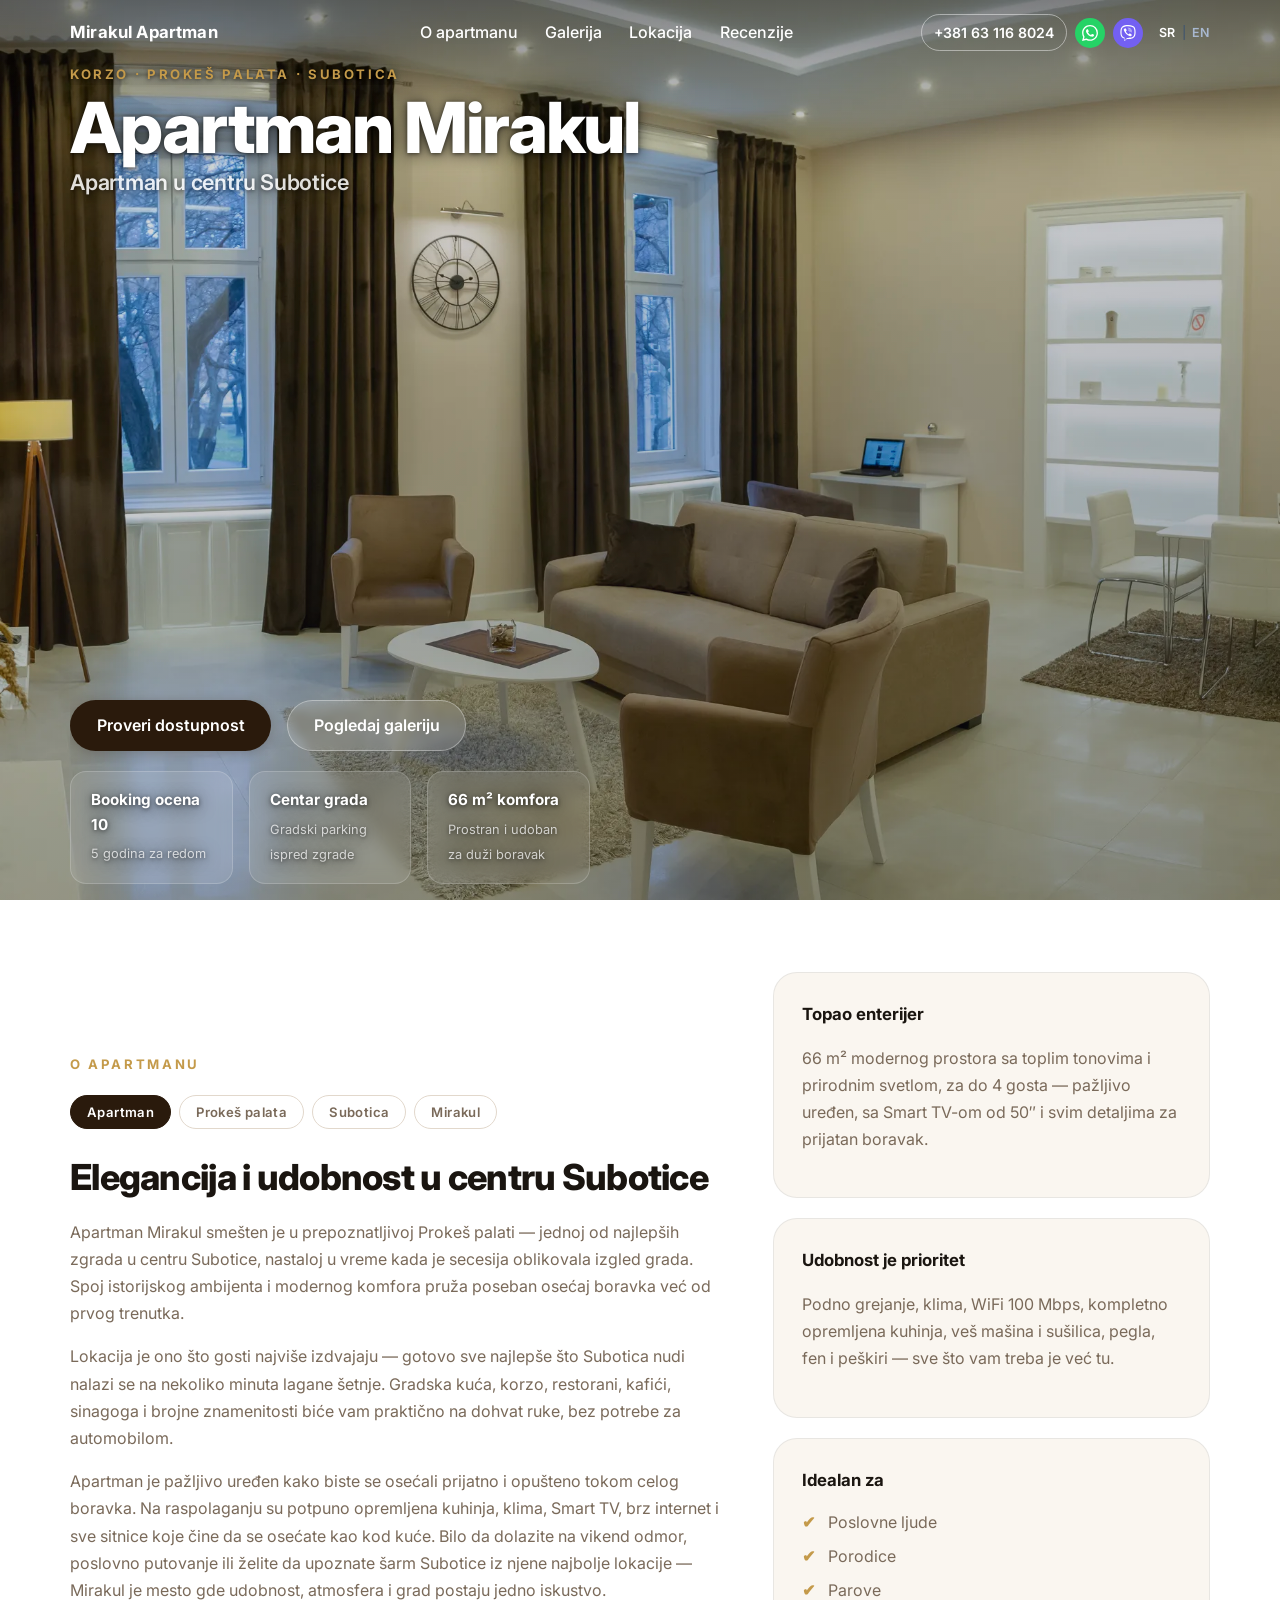
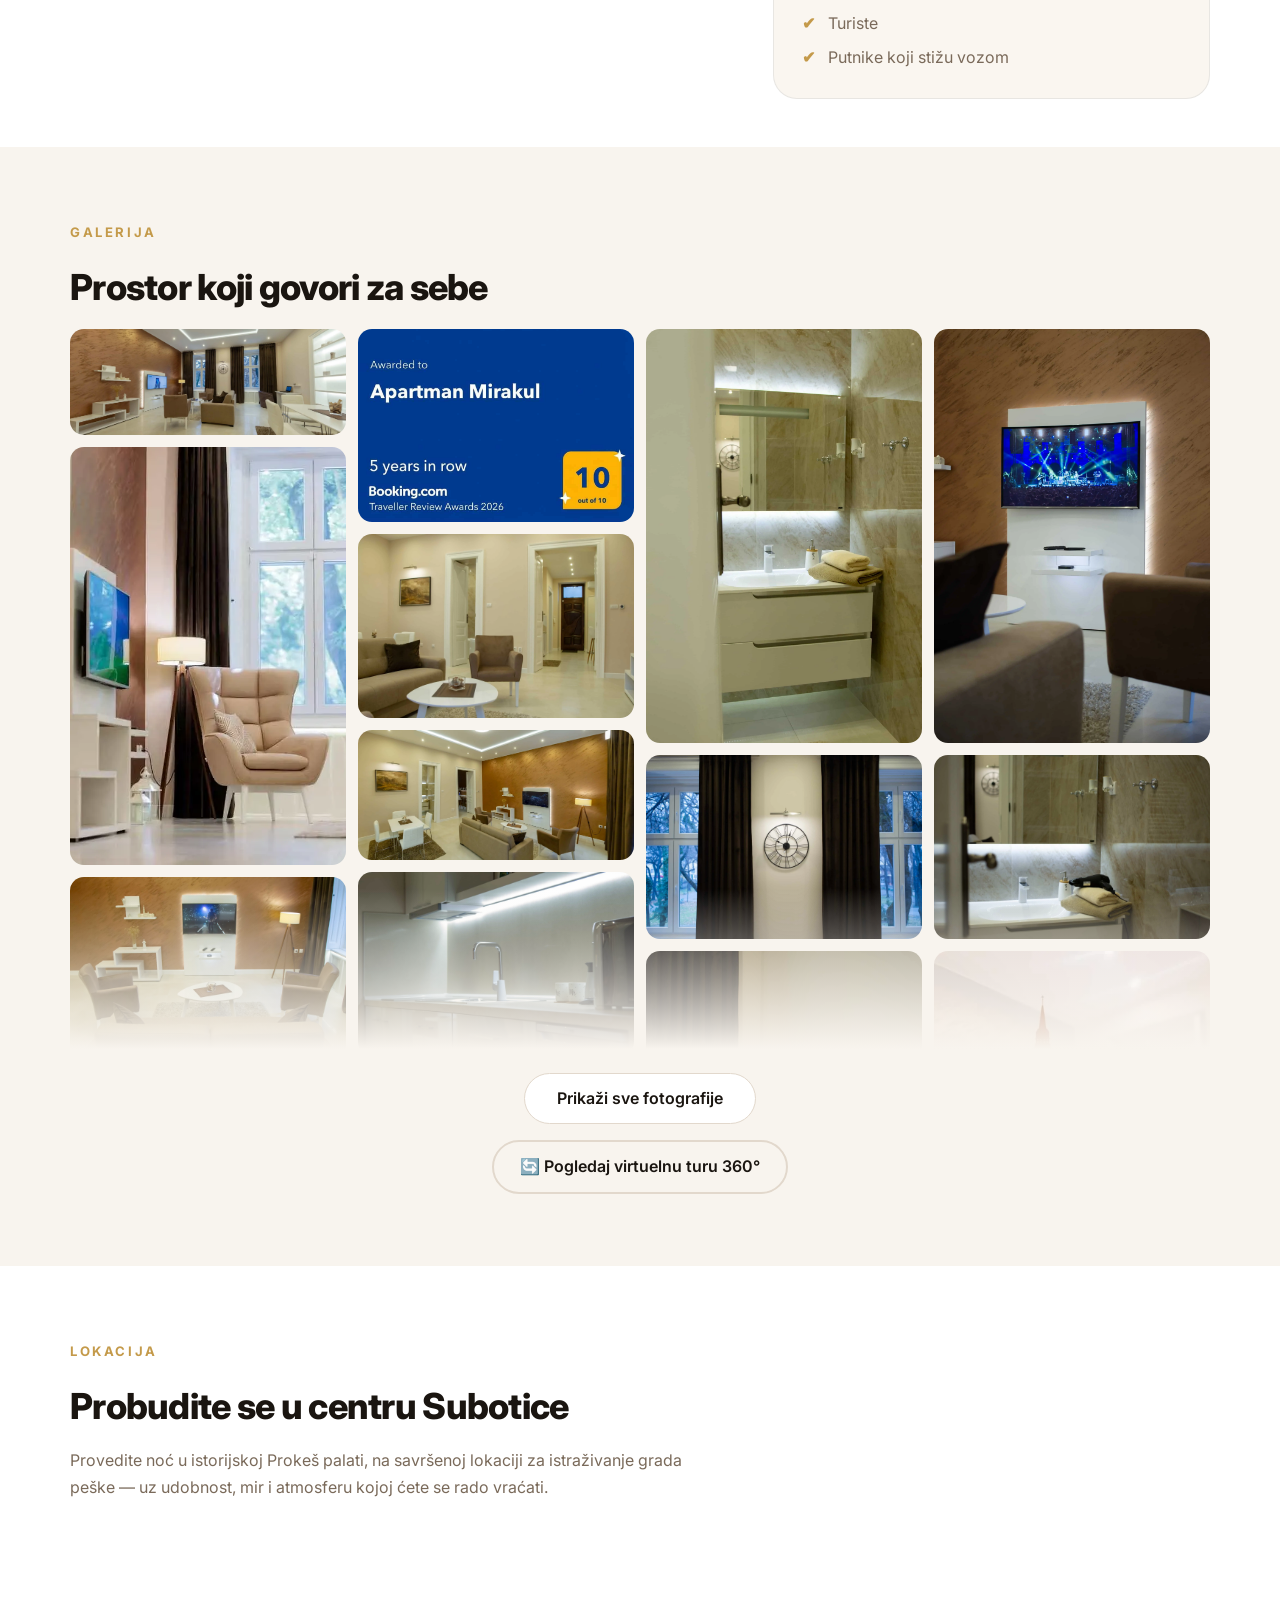
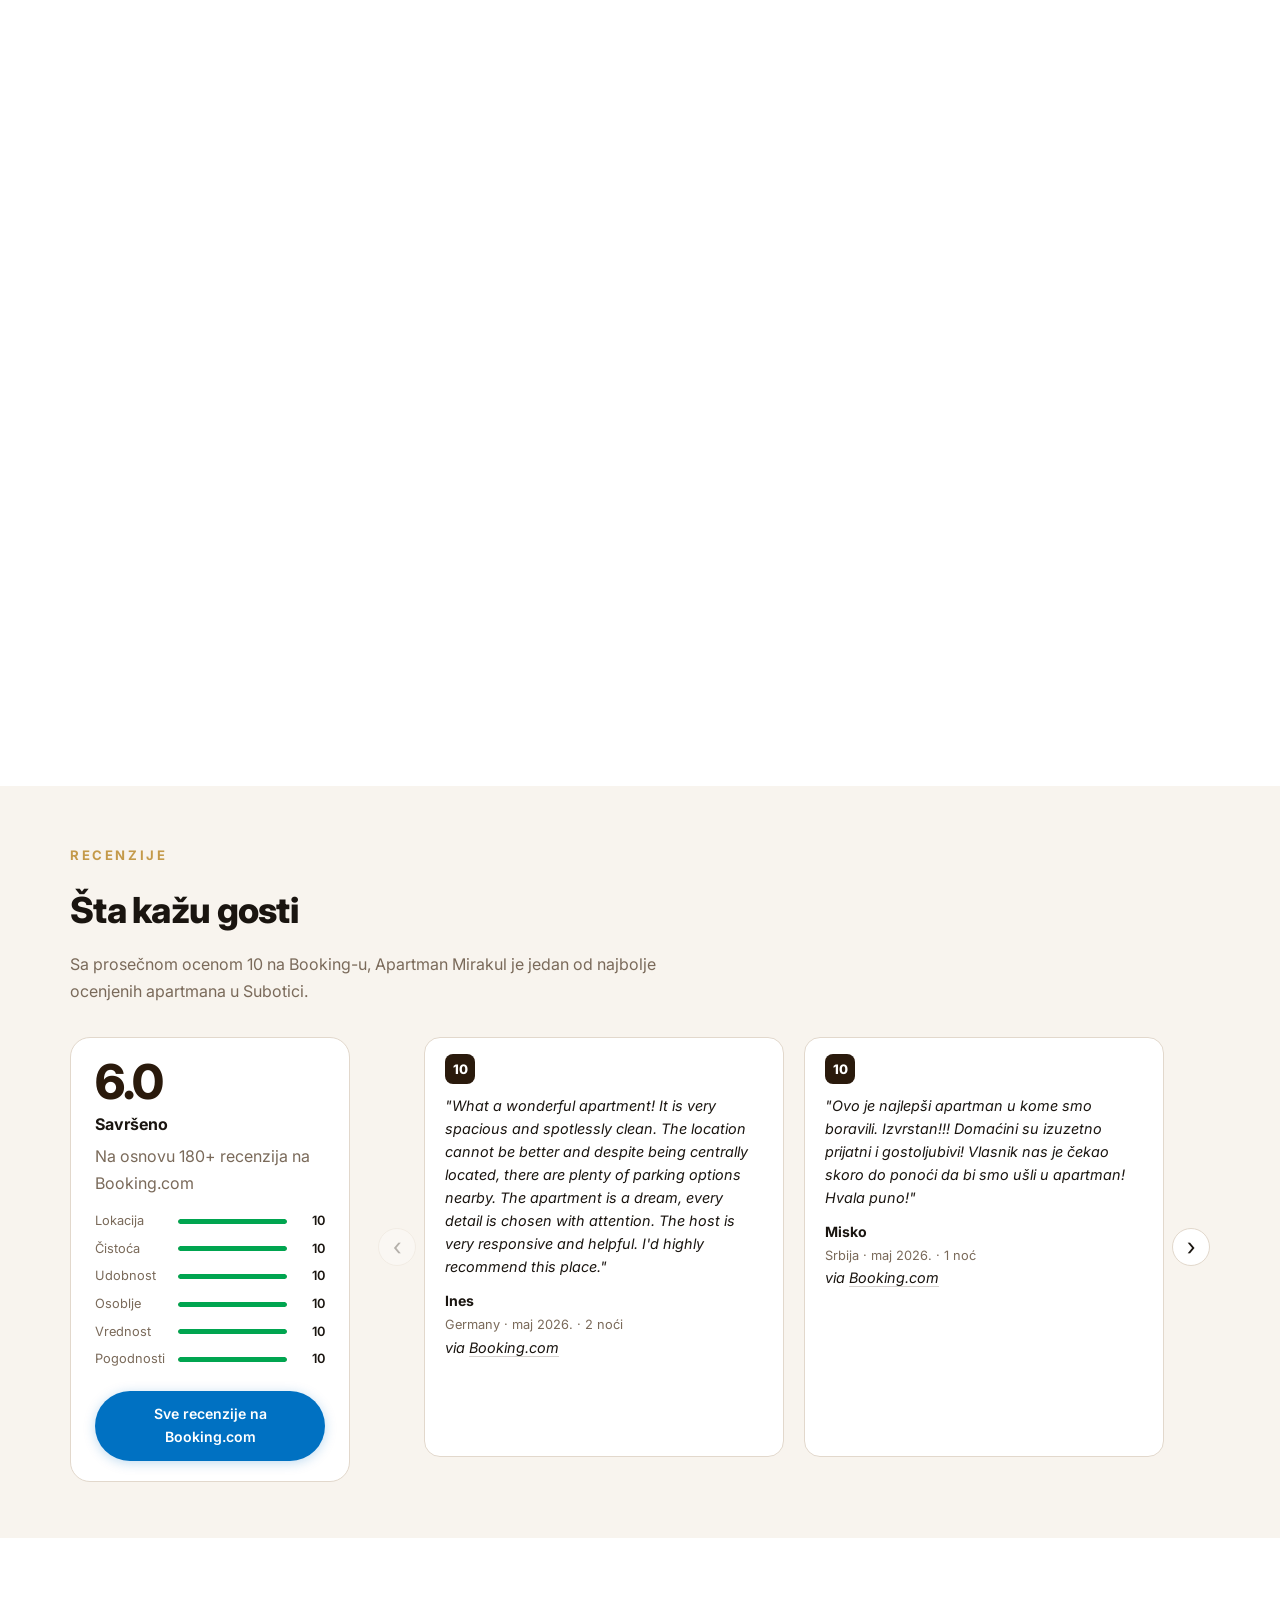
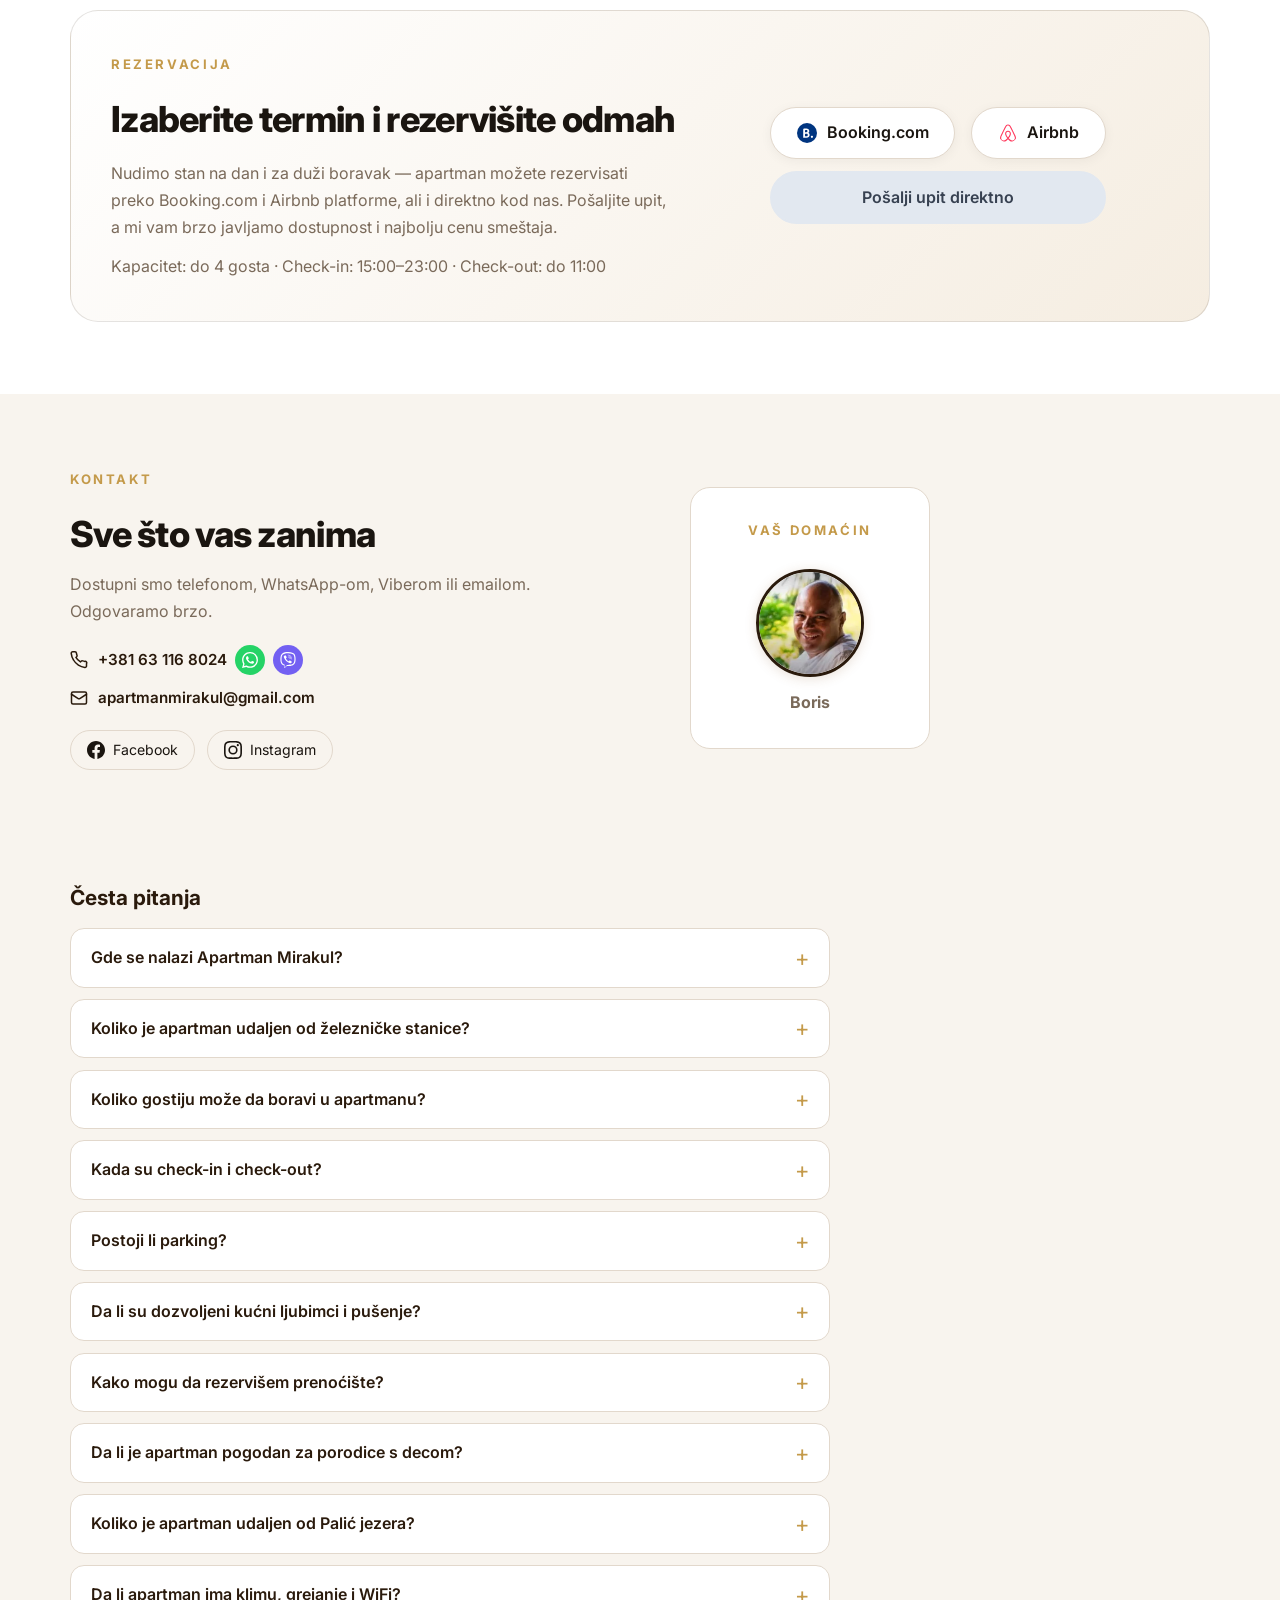
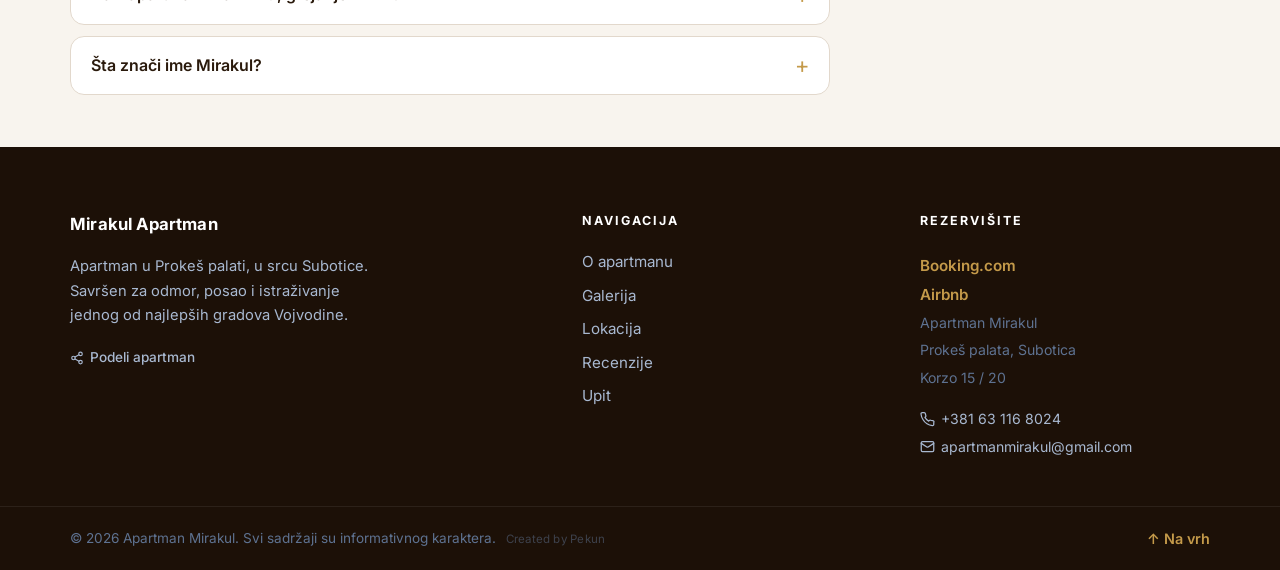
==== commit 118b424b: "index.html/en: dodaj prekidac Dnevno svetlo/Ambi Light za 360 turu (dnevno svetlo podrazumevano) Co-" ====
--- a/index.html
+++ b/index.html
@@ -737,7 +737,11 @@
 
   <div id="tour360Modal" class="tour360-modal" role="dialog" aria-modal="true" hidden>
     <button class="tour360-close" id="tour360Close" aria-label="Zatvori">&#x2715;</button>
-    <iframe id="tour-embedded" title="Apartman Mirakul — virtuelna tura 360°" data-src="https://tour.panoee.net/iframe/6aa85d6cfe661213c769c5ed?embedFullscreen=1&amp;embedVr=1&amp;embedGyro=1" frameborder="0" scrolling="no" allow="autoplay; accelerometer; gyroscope; fullscreen; xr-spatial-tracking" allowfullscreen></iframe>
+    <div class="tour360-switch">
+      <button class="tour360-switch-btn" data-tour-src="https://tour.panoee.net/iframe/6aaa6b98fe661290336a1b12?embedFullscreen=1&amp;embedVr=1&amp;embedGyro=1">☀️ Dnevno svetlo</button>
+      <button class="tour360-switch-btn" data-tour-src="https://tour.panoee.net/iframe/6aa85d6cfe661213c769c5ed?embedFullscreen=1&amp;embedVr=1&amp;embedGyro=1">🌙 Ambi Light</button>
+    </div>
+    <iframe id="tour-embedded" title="Apartman Mirakul — virtuelna tura 360°" frameborder="0" scrolling="no" allow="autoplay; accelerometer; gyroscope; fullscreen; xr-spatial-tracking" allowfullscreen></iframe>
   </div>
   <script>(function(){var i="tour-embedded",o="https://tour.panoee.net",r=false;function s(v,a){if(!v)return null;var x={};a.forEach(function(k){x[k]=typeof v[k]==="number"?v[k]:null});return x}function ready(f){try{var h=f.contentWindow.location.href;if(h&&h!=="about:blank")r=true}catch(e){r=true}}function send(payload){var el=document.getElementById(i);if(!el||!el.contentWindow)return;try{el.contentWindow.postMessage(payload,o)}catch(t){}}var f=document.getElementById(i);if(f){f.addEventListener("load",function(){r=true});ready(f)}window.addEventListener("message",function(ev){if(!r||!ev.data||ev.data.type!=="devicemotion")return;if(ev.source!==window.parent)return;send(ev.data)},false);window.addEventListener("devicemotion",function(e){if(!r)return;send({type:"devicemotion",deviceMotionEvent:{acceleration:s(e.acceleration,["x","y","z"]),accelerationIncludingGravity:s(e.accelerationIncludingGravity,["x","y","z"]),rotationRate:s(e.rotationRate,["alpha","beta","gamma"]),interval:typeof e.interval==="number"?e.interval:0,timeStamp:e.timeStamp}})},{passive:true})})();</script>
 
--- a/styles.css
+++ b/styles.css
@@ -728,6 +728,38 @@
   width: 100%;
   height: 100%;
   border: 0;
+}
+
+.tour360-switch {
+  position: absolute;
+  top: 1.25rem;
+  left: 50%;
+  transform: translateX(-50%);
+  z-index: 201;
+  display: flex;
+  gap: 0.35rem;
+  background: rgba(0, 0, 0, 0.45);
+  backdrop-filter: blur(6px);
+  padding: 0.3rem;
+  border-radius: 999px;
+}
+
+.tour360-switch-btn {
+  border: none;
+  background: transparent;
+  color: rgba(255, 255, 255, 0.7);
+  padding: 0.5rem 1rem;
+  border-radius: 999px;
+  font-size: 0.82rem;
+  font-weight: 600;
+  cursor: pointer;
+  white-space: nowrap;
+  transition: background 0.18s, color 0.18s;
+}
+
+.tour360-switch-btn.active {
+  background: #fff;
+  color: #1A1510;
 }
 
 .tour360-close {
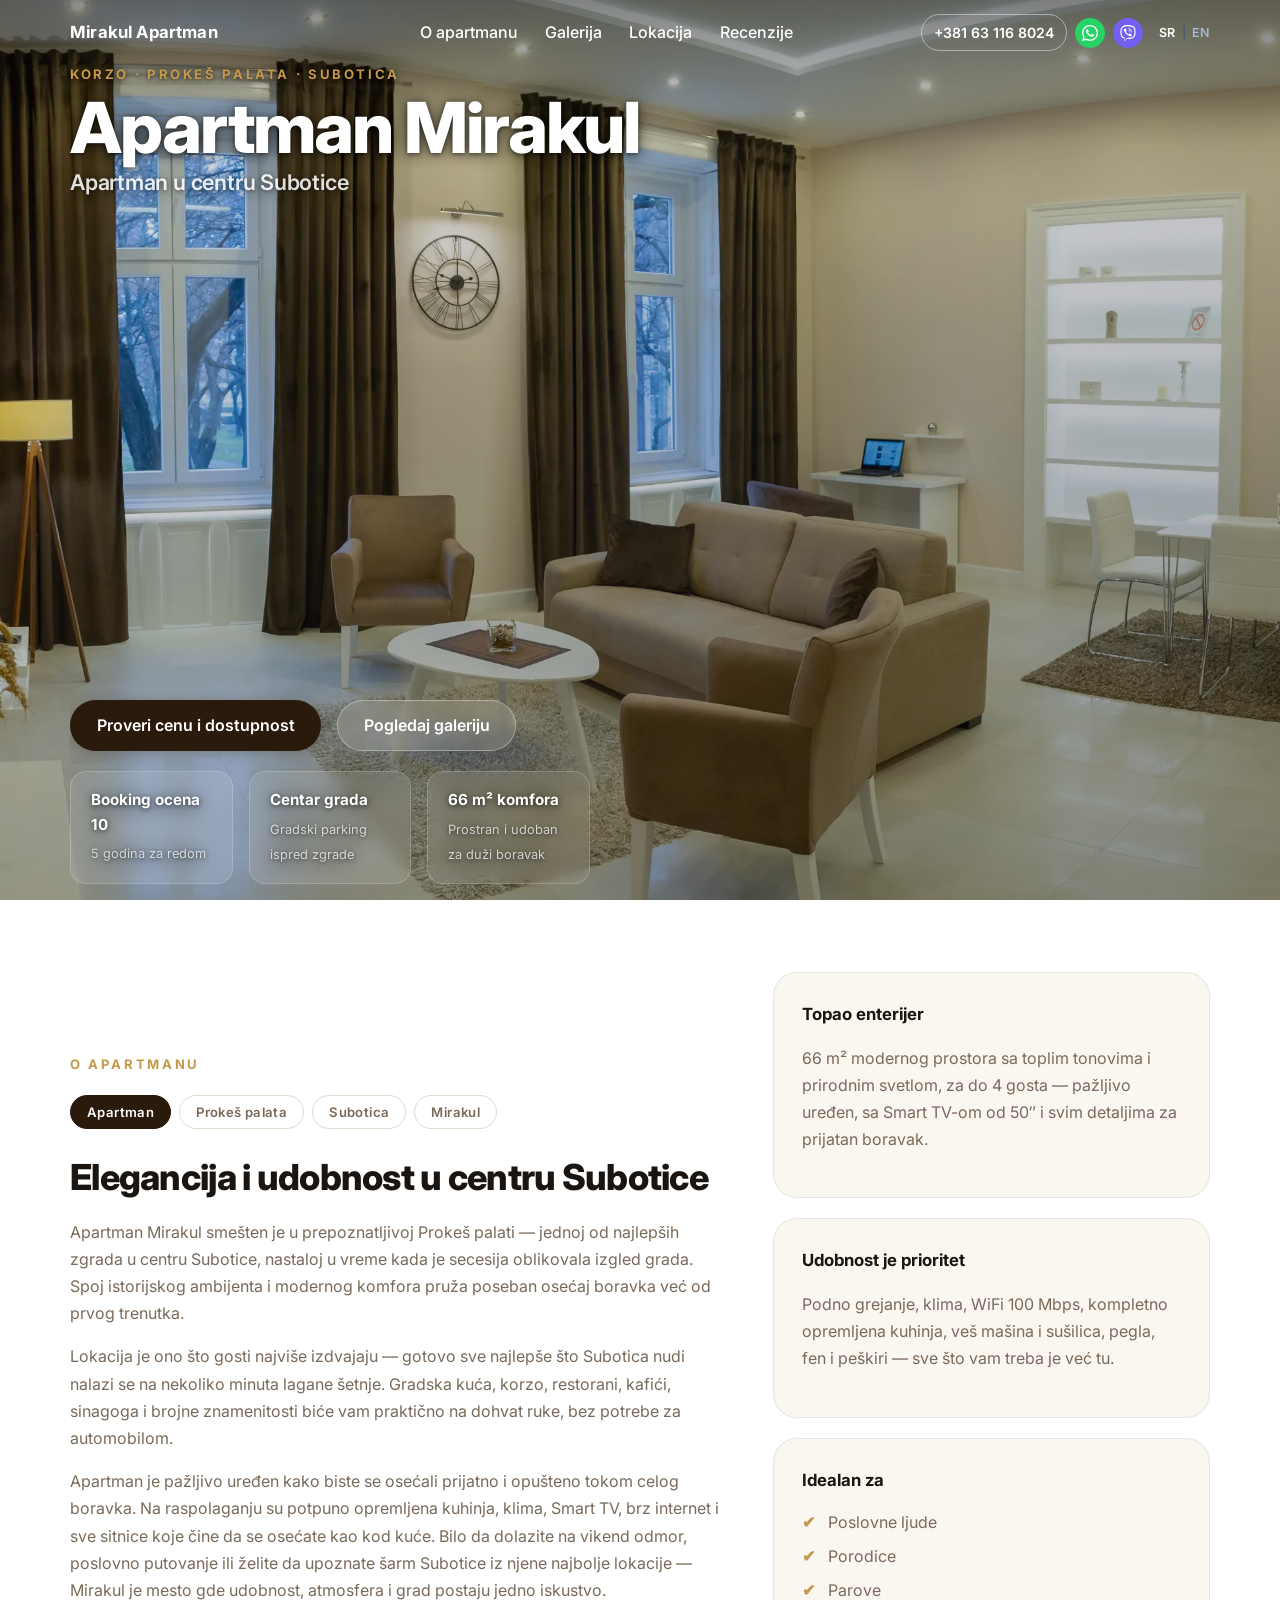
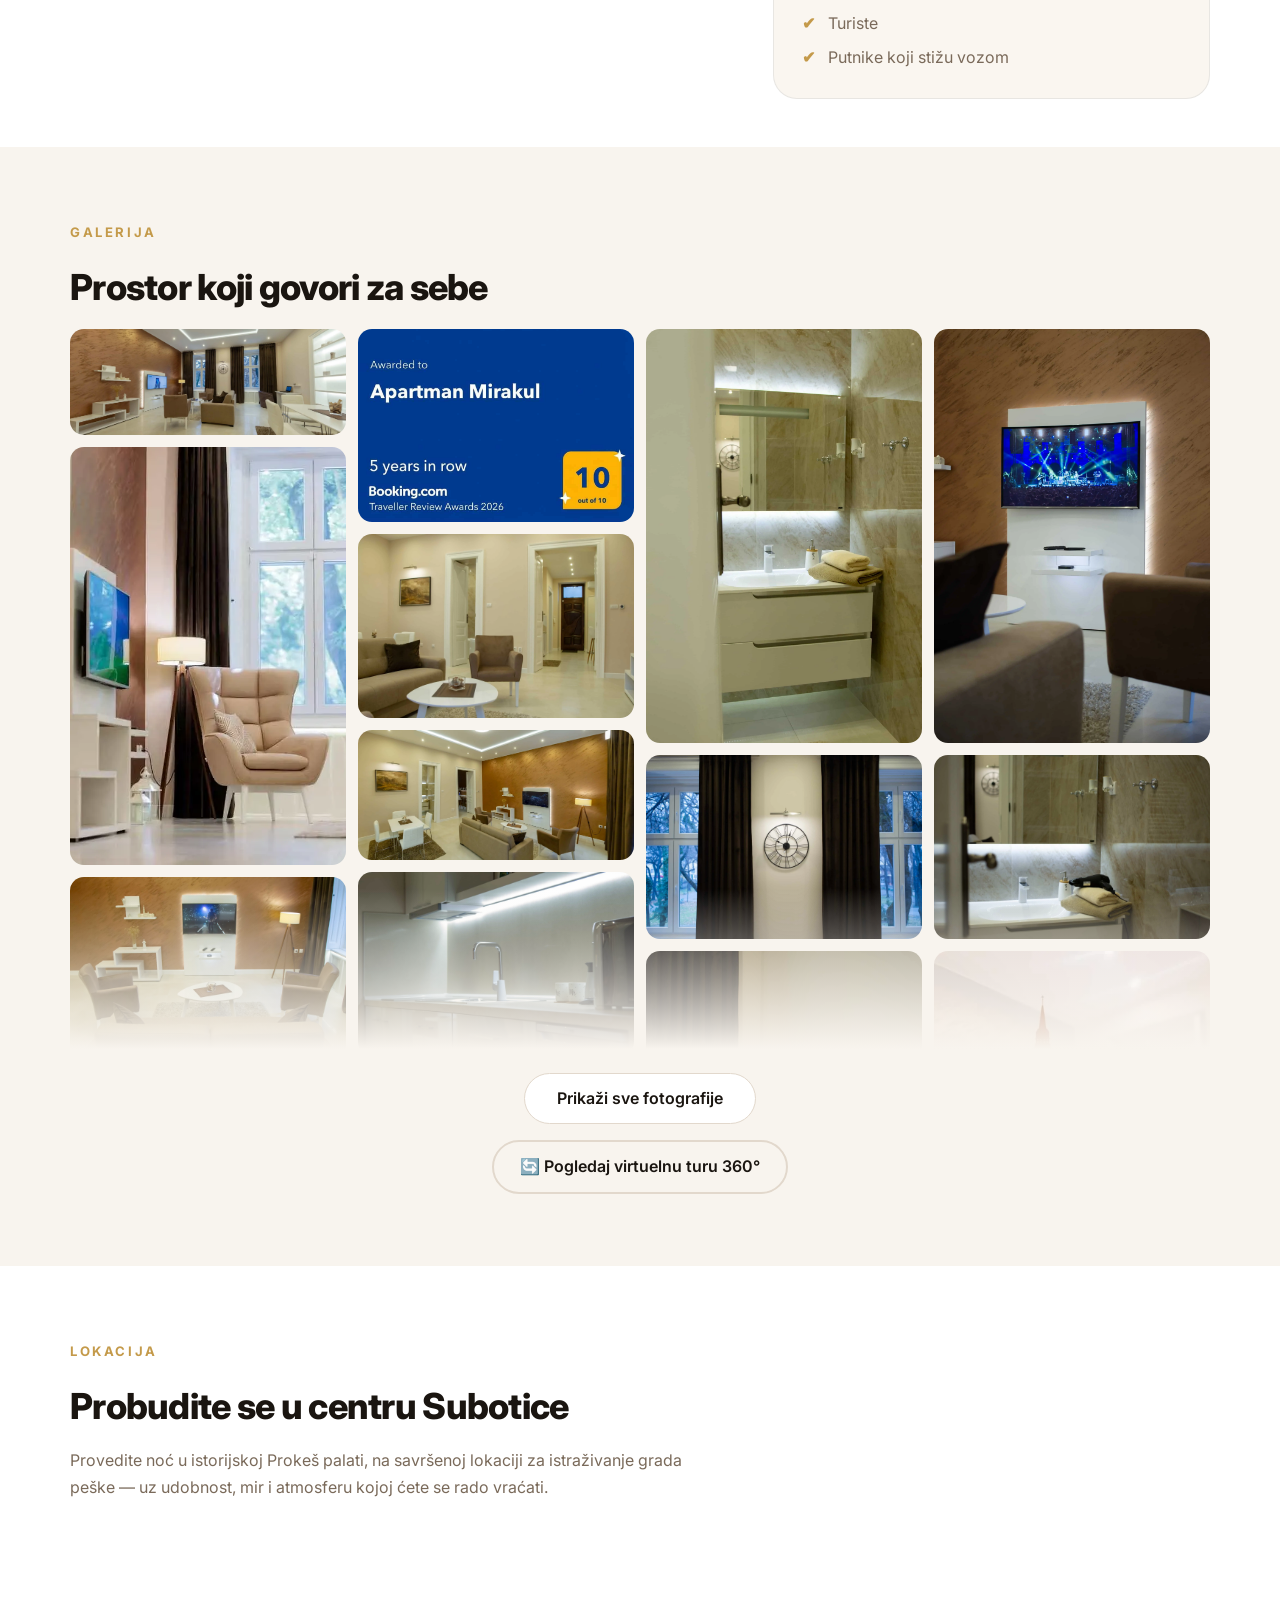
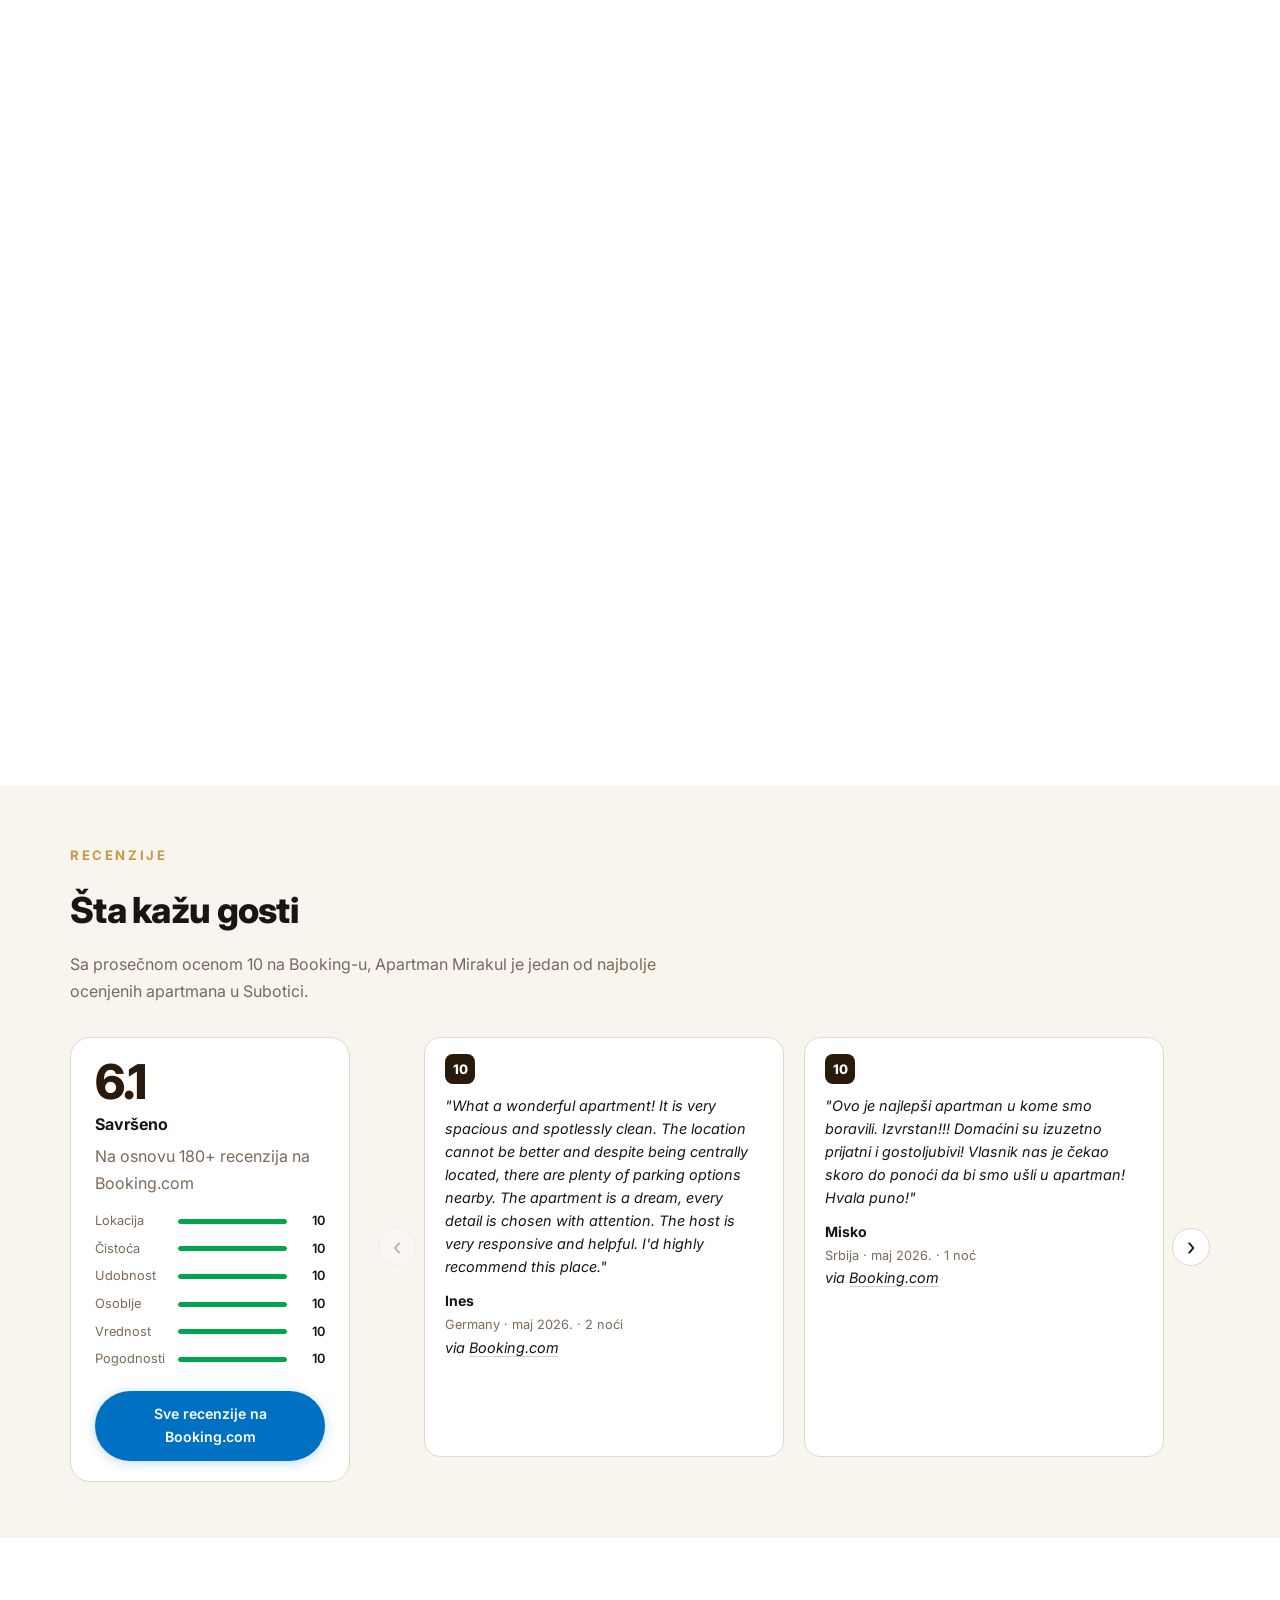
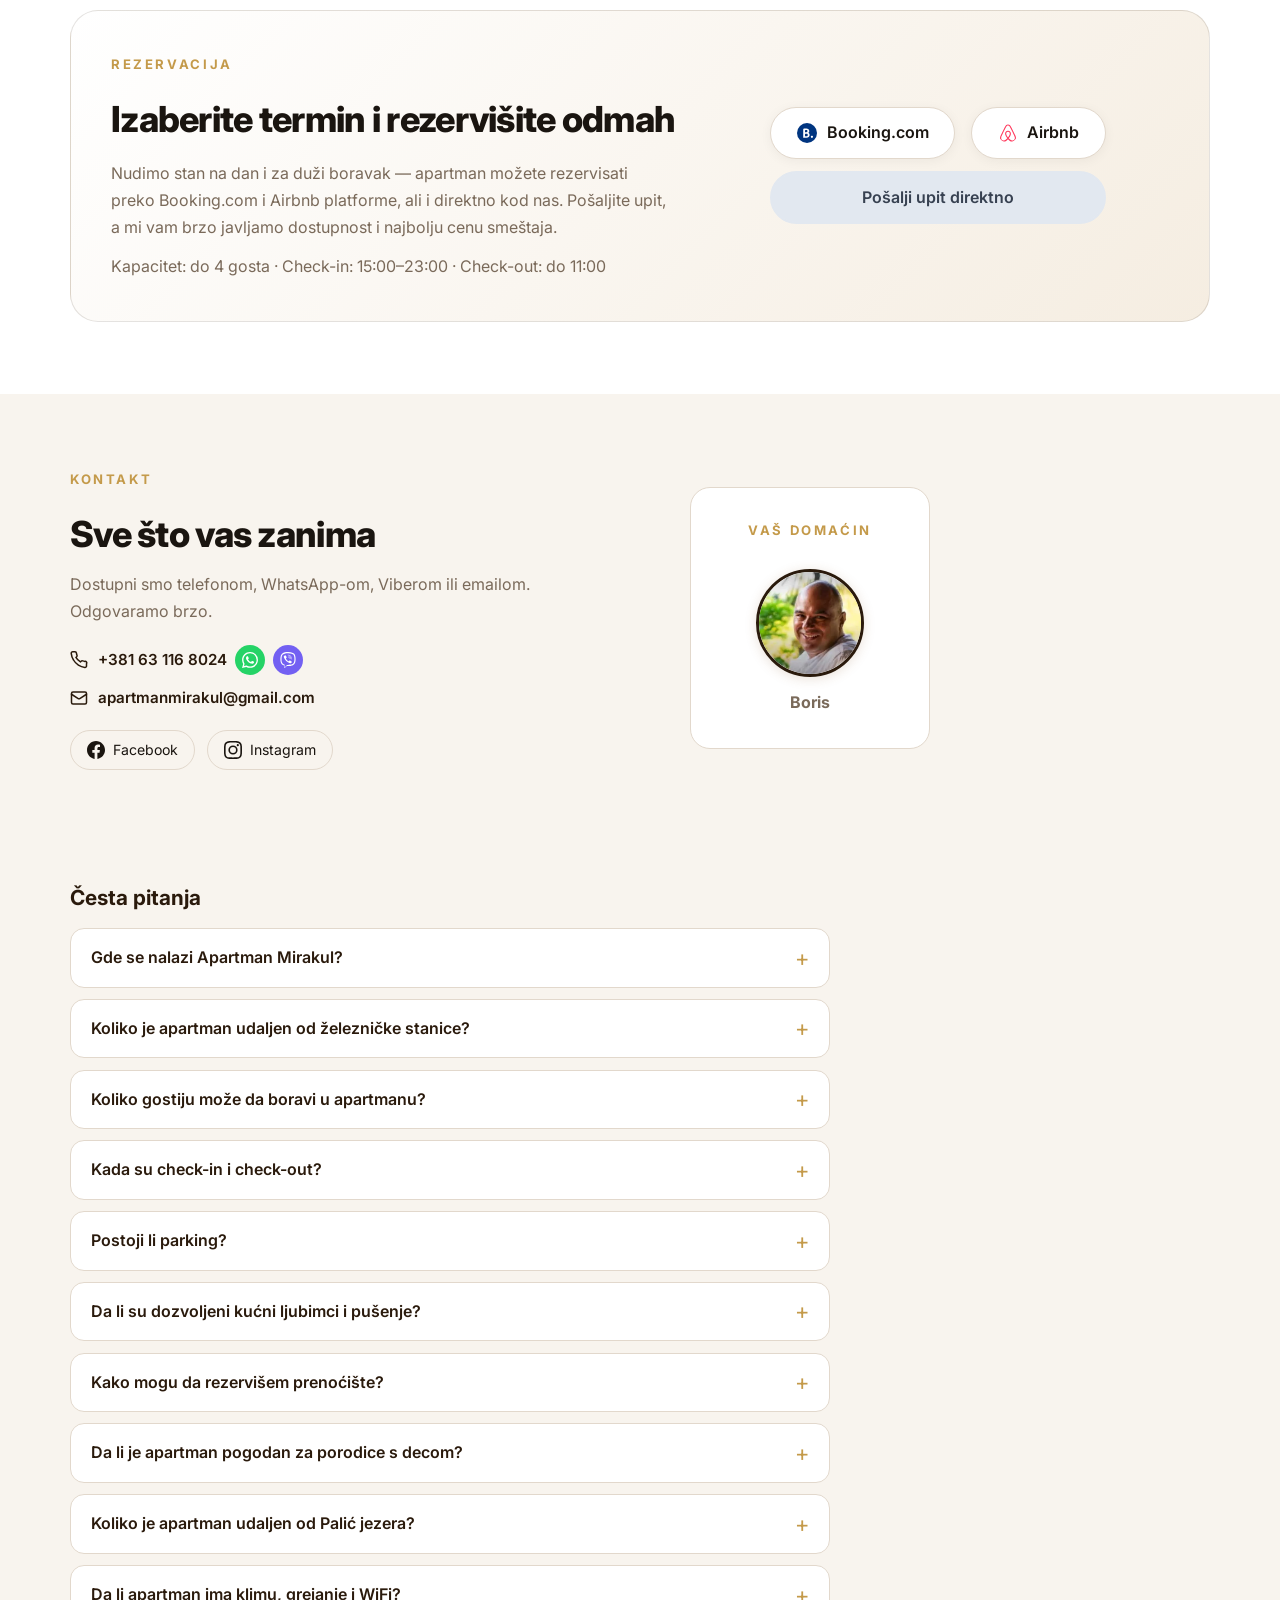
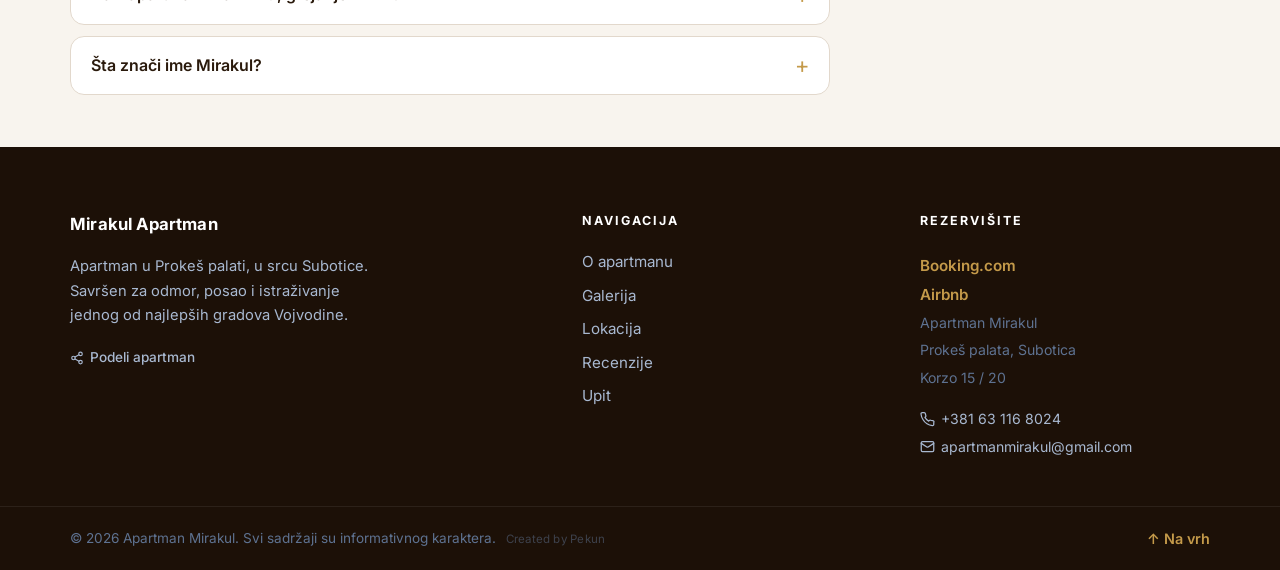
==== commit 27a5976d: "index.html/en: responsive hero slika za mobilni (217KB -> 42KB) + jaci CTA 'Proveri cenu i dostupnos" ====
--- a/index.html
+++ b/index.html
@@ -113,7 +113,8 @@
   <link rel="icon" href="favicon.png" type="image/png" />
   <link rel="icon" href="favicon.svg" type="image/svg+xml" />
   <link rel="apple-touch-icon" href="apple-touch-icon.png" />
-  <link rel="preload" as="image" href="images/DV778820-Pano.webp" fetchpriority="high" />
+  <link rel="preload" as="image" href="images/DV778820-Pano mob.webp" fetchpriority="high" media="(max-width: 767px)" />
+  <link rel="preload" as="image" href="images/DV778820-Pano.webp" fetchpriority="high" media="(min-width: 768px)" />
   <link rel="stylesheet" href="styles.css" /></head>
 <body>
   <header class="site-header">
@@ -163,7 +164,7 @@
         <div class="hero-brand">Apartman Mirakul</div>
         <h1>Apartman u centru Subotice</h1>
         <div class="hero-actions">
-          <a class="btn btn-primary" href="#booking">Proveri dostupnost</a>
+          <a class="btn btn-primary" href="#booking">Proveri cenu i dostupnost</a>
           <a class="btn btn-ghost" href="#gallery">Pogledaj galeriju</a>
         </div>
         <div class="hero-meta">
--- a/styles.css
+++ b/styles.css
@@ -369,6 +369,15 @@
   background-size: cover;
   background-position: center;
   filter: saturate(1.08);
+}
+
+@media (max-width: 767px) {
+  .hero-backdrop {
+    background-image:
+      linear-gradient(to bottom, rgba(0, 0, 0, 0.40) 0%, rgba(0, 0, 0, 0) 16%),
+      linear-gradient(160deg, rgba(6, 14, 30, 0.10) 0%, rgba(6, 14, 30, 0.40) 100%),
+      url('images/DV778820-Pano mob.webp');
+  }
 }
 
 .hero-content {
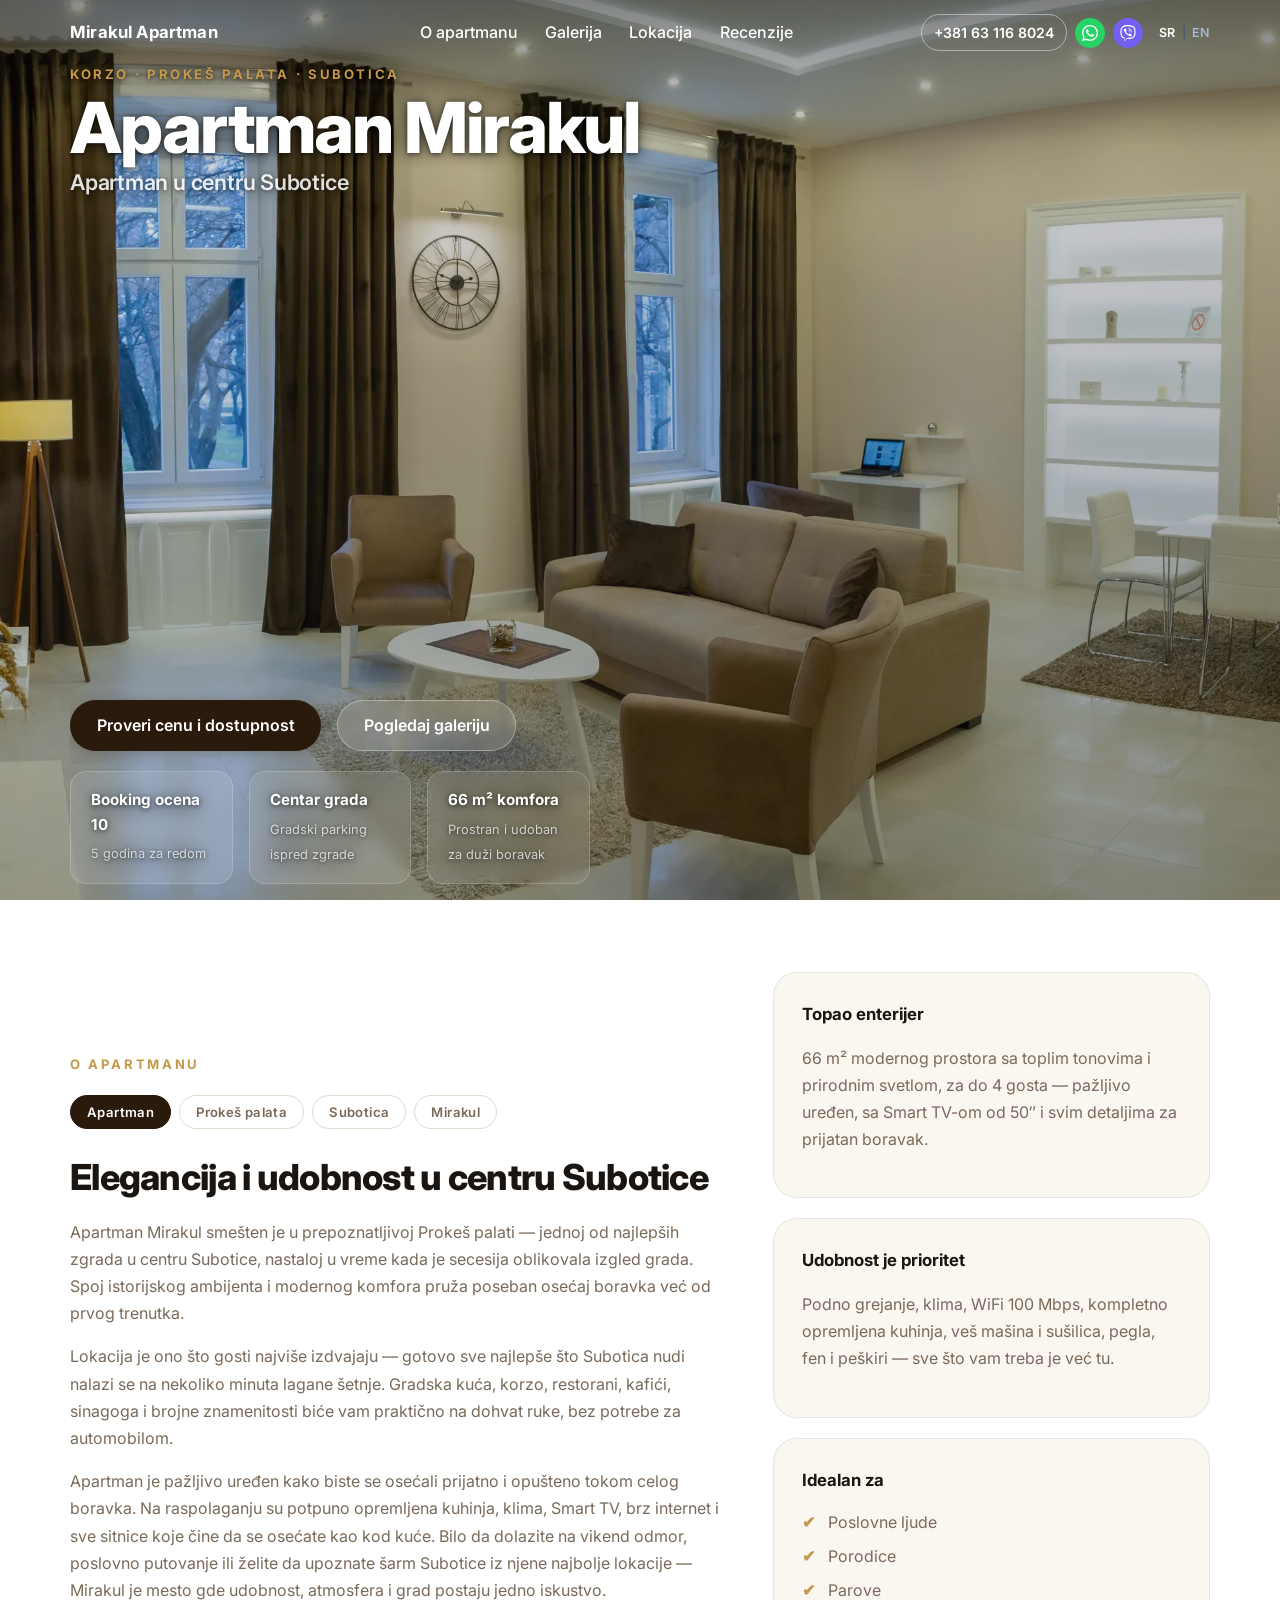
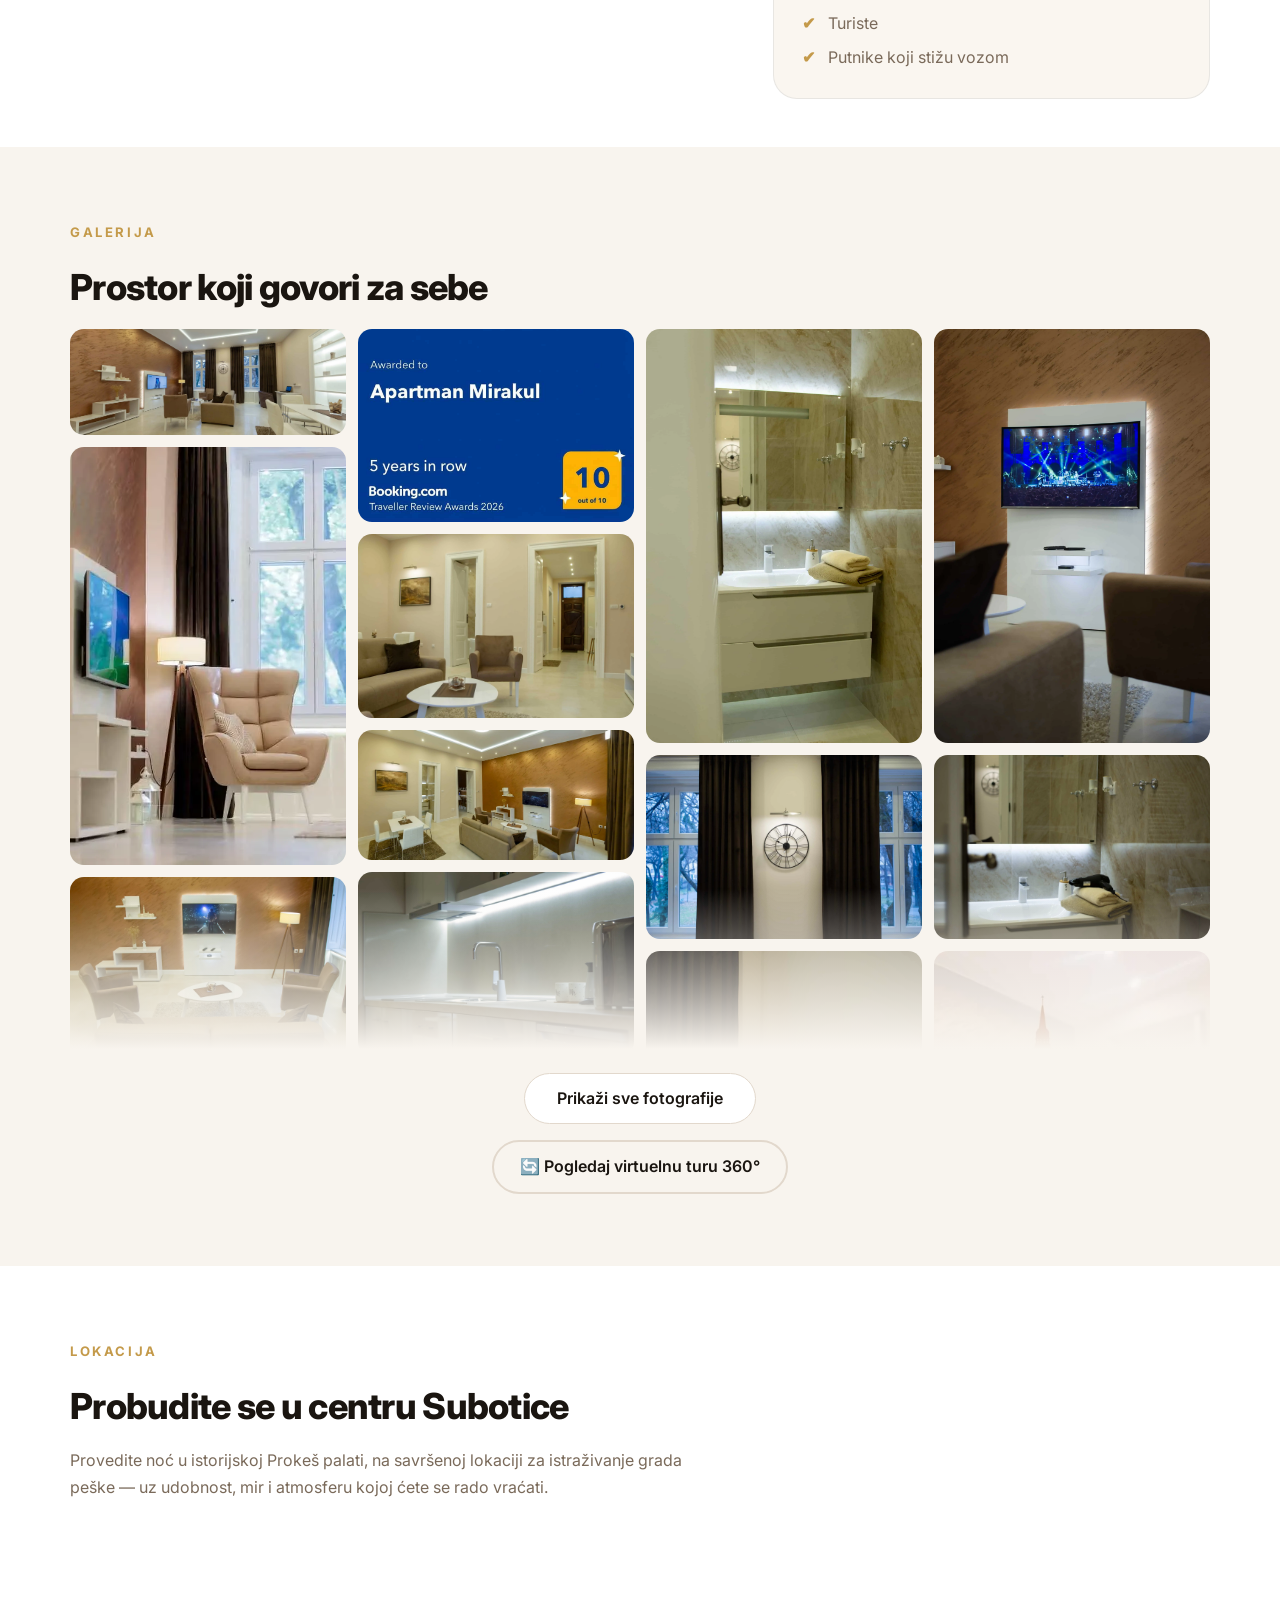
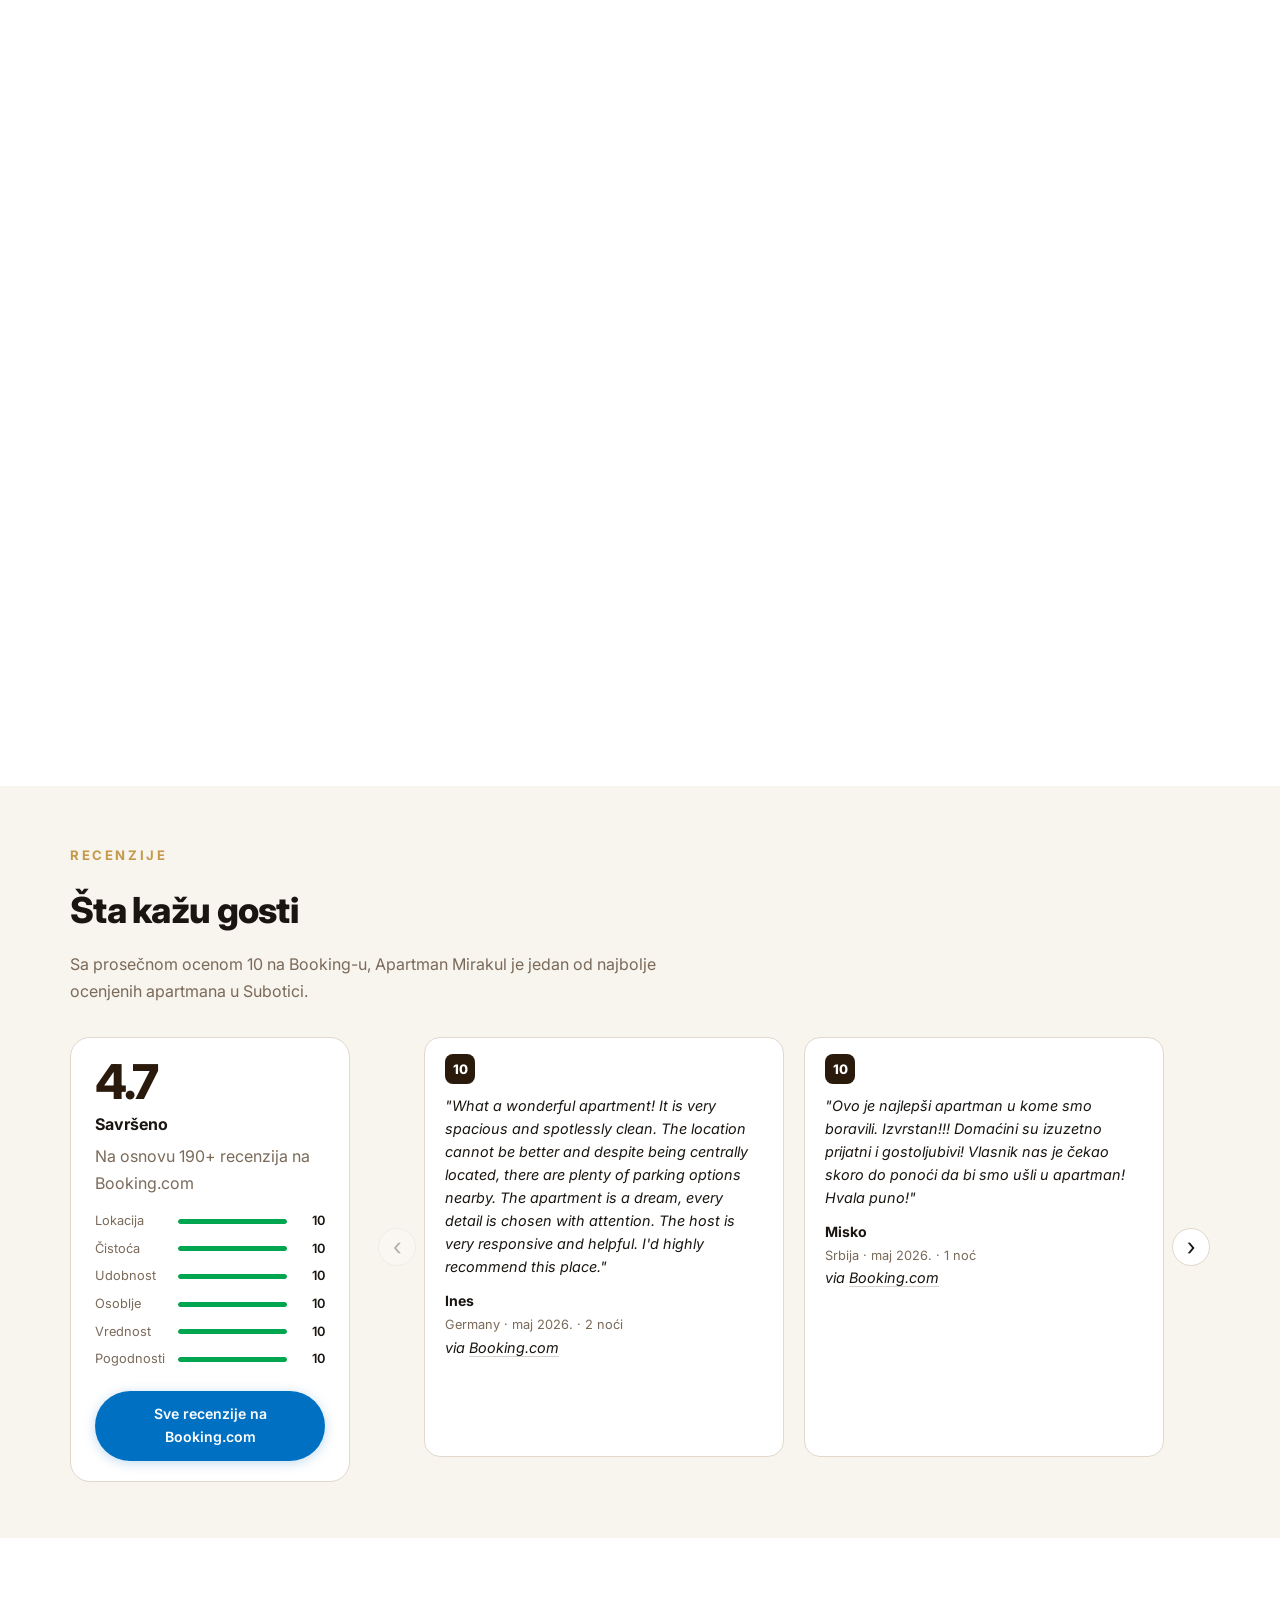
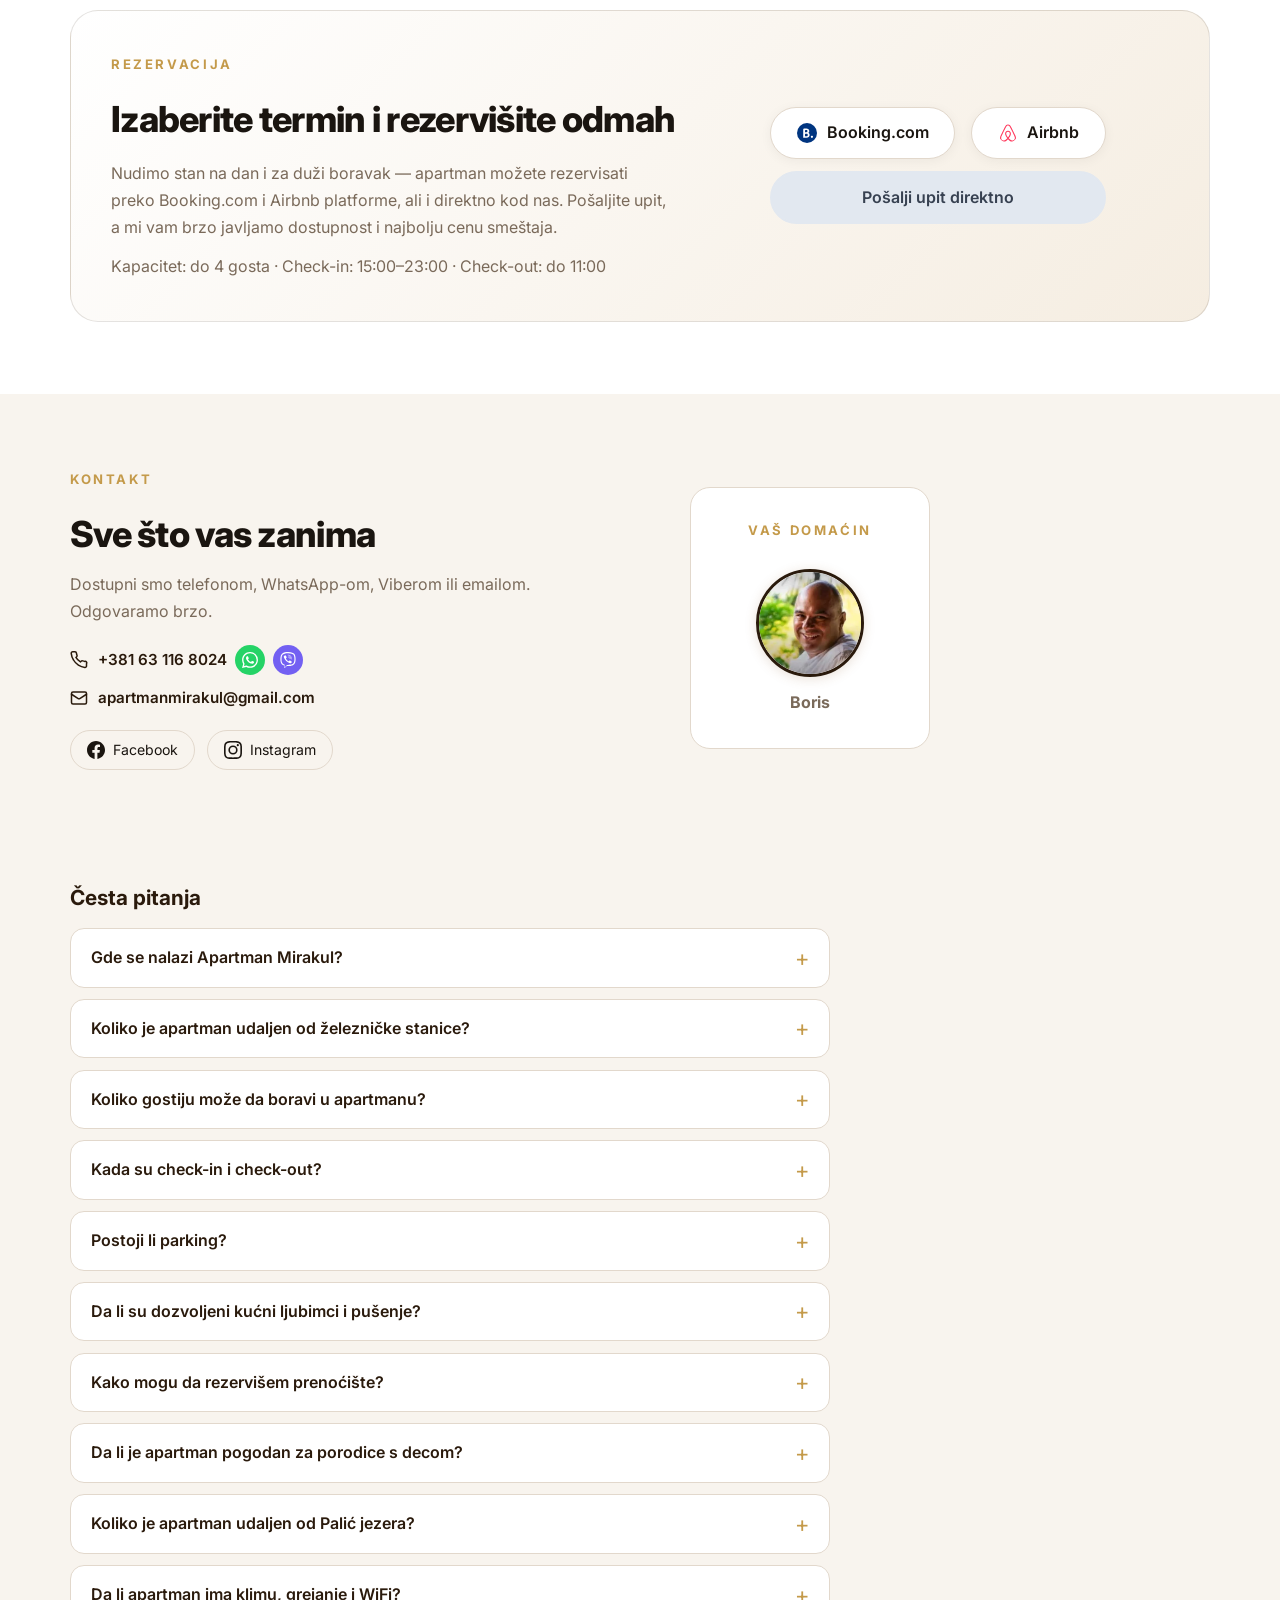
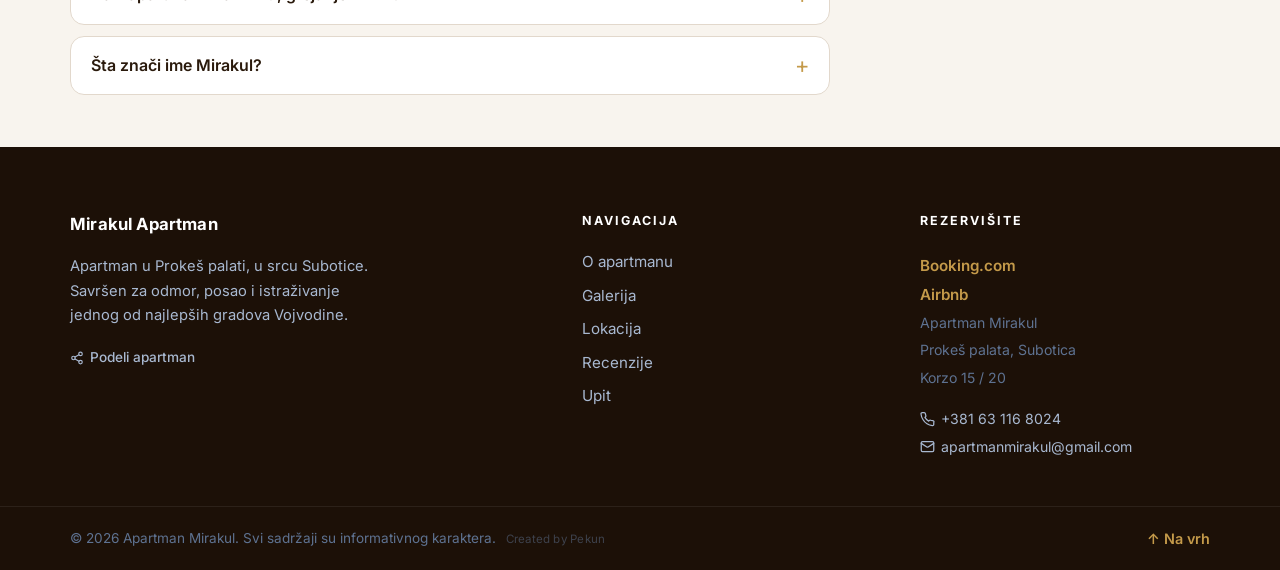
==== commit f84fb7ef: "index.html/en/llms.txt: azuriraj broj recenzija na 190+ Co-Authored-By: Claude Sonnet 5 <noreply@ant" ====
--- a/index.html
+++ b/index.html
@@ -18,7 +18,7 @@
   <!-- Open Graph -->
   <meta property="og:type" content="website" />
   <meta property="og:title" content="Apartman Mirakul | Smeštaj u centru Subotice" />
-  <meta property="og:description" content="Elegantno uređen apartman u srcu Subotice — Prokeš palata, Korzo. Booking ocena 10, 180+ recenzija. Rezervišite odmah." />
+  <meta property="og:description" content="Elegantno uređen apartman u srcu Subotice — Prokeš palata, Korzo. Booking ocena 10, 190+ recenzija. Rezervišite odmah." />
   <meta property="og:image" content="https://apartmanmirakul.rs/images/apartman-mirakul-dnevni-boravak-panorama.webp" />
   <meta property="og:locale" content="sr_RS" />
   <meta property="og:url" content="https://apartmanmirakul.rs/" />
@@ -56,7 +56,7 @@
       "@type": "AggregateRating",
       "ratingValue": "10",
       "bestRating": "10",
-      "reviewCount": "180"
+      "reviewCount": "190"
     },
     "review": [
       { "@type": "Review", "author": { "@type": "Person", "name": "Ines" }, "datePublished": "2026-05-01", "reviewRating": { "@type": "Rating", "ratingValue": "10", "bestRating": "10" }, "reviewBody": "What a wonderful apartment! It is very spacious and spotlessly clean. The location cannot be better and despite being centrally located, there are plenty of parking options nearby. The apartment is a dream, every detail is chosen with attention. The host is very responsive and helpful." },
@@ -349,7 +349,7 @@
           <div class="reviews-score-card">
             <div class="score-big">10.0</div>
             <div class="score-label">Savršeno</div>
-            <p class="score-source">Na osnovu 180+ recenzija na Booking.com</p>
+            <p class="score-source">Na osnovu 190+ recenzija na Booking.com</p>
             <div class="score-bars">
               <div class="score-bar-item">
                 <span>Lokacija</span>
